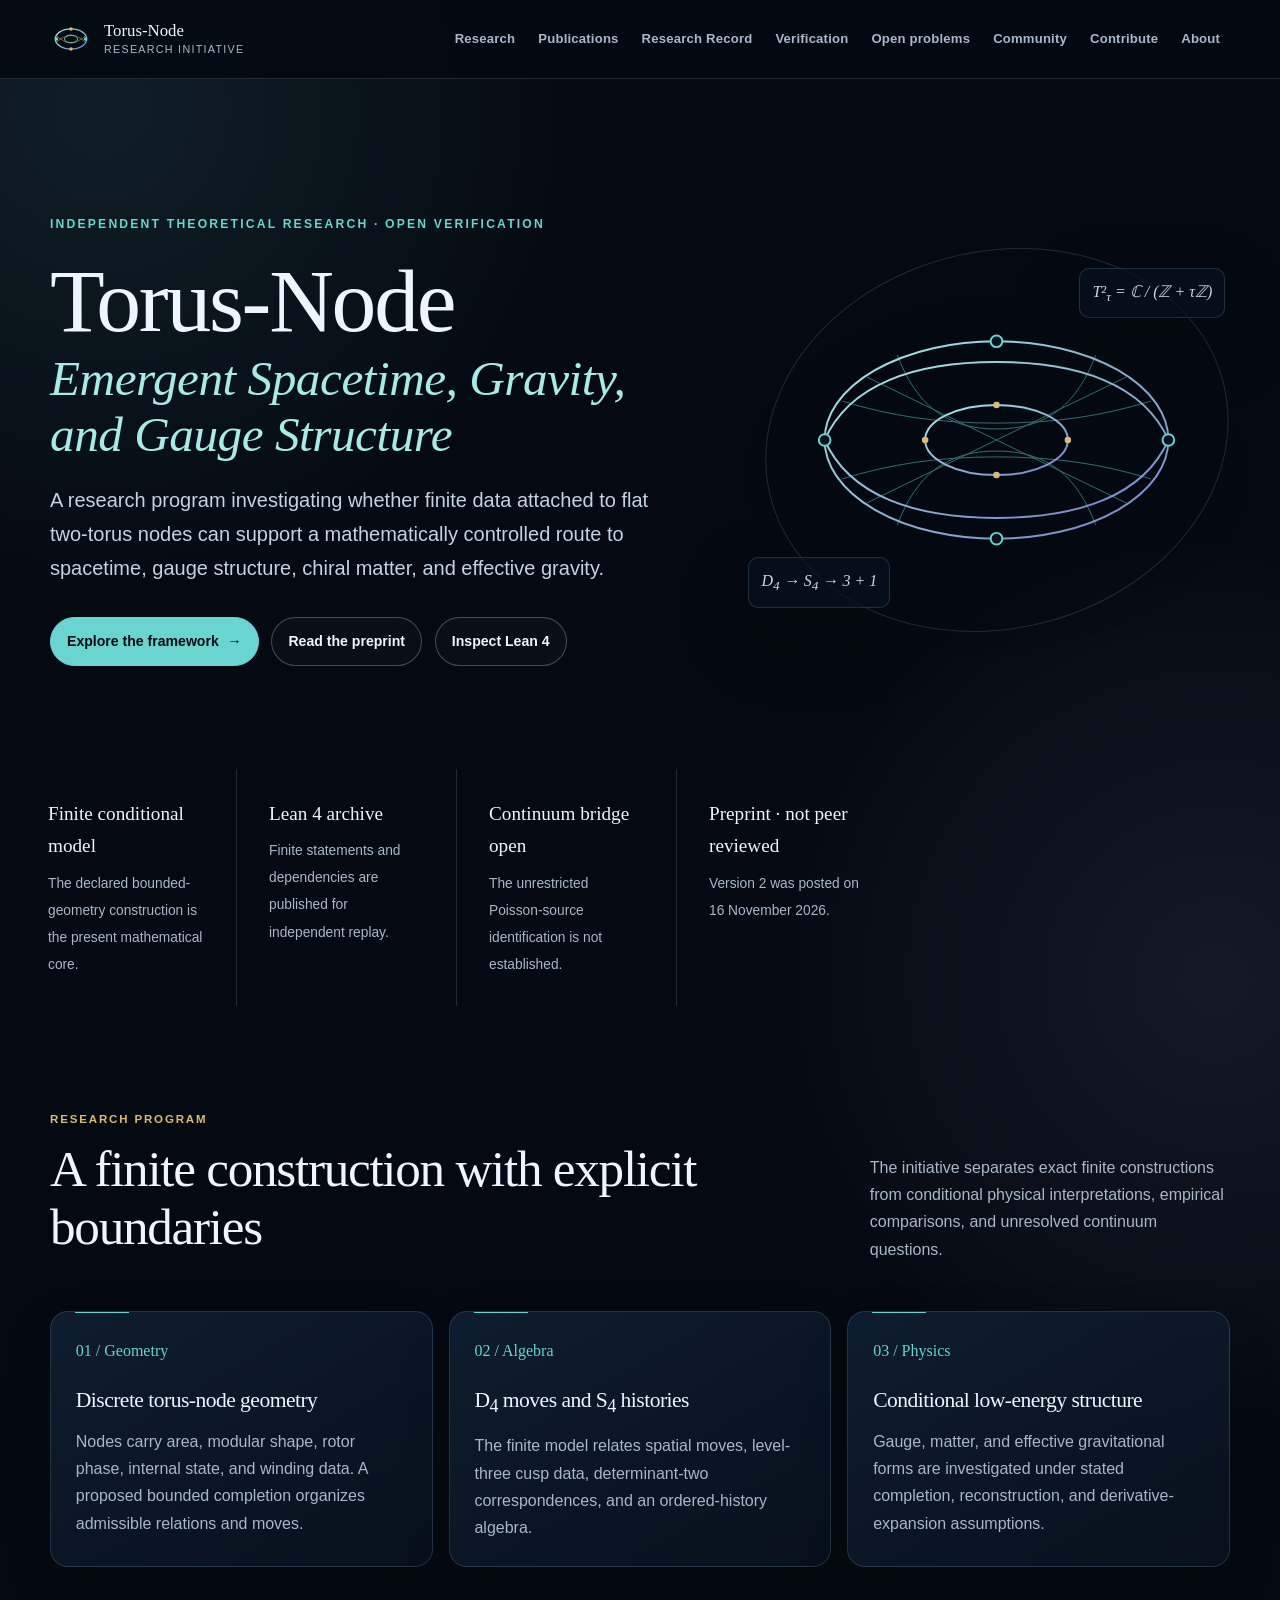
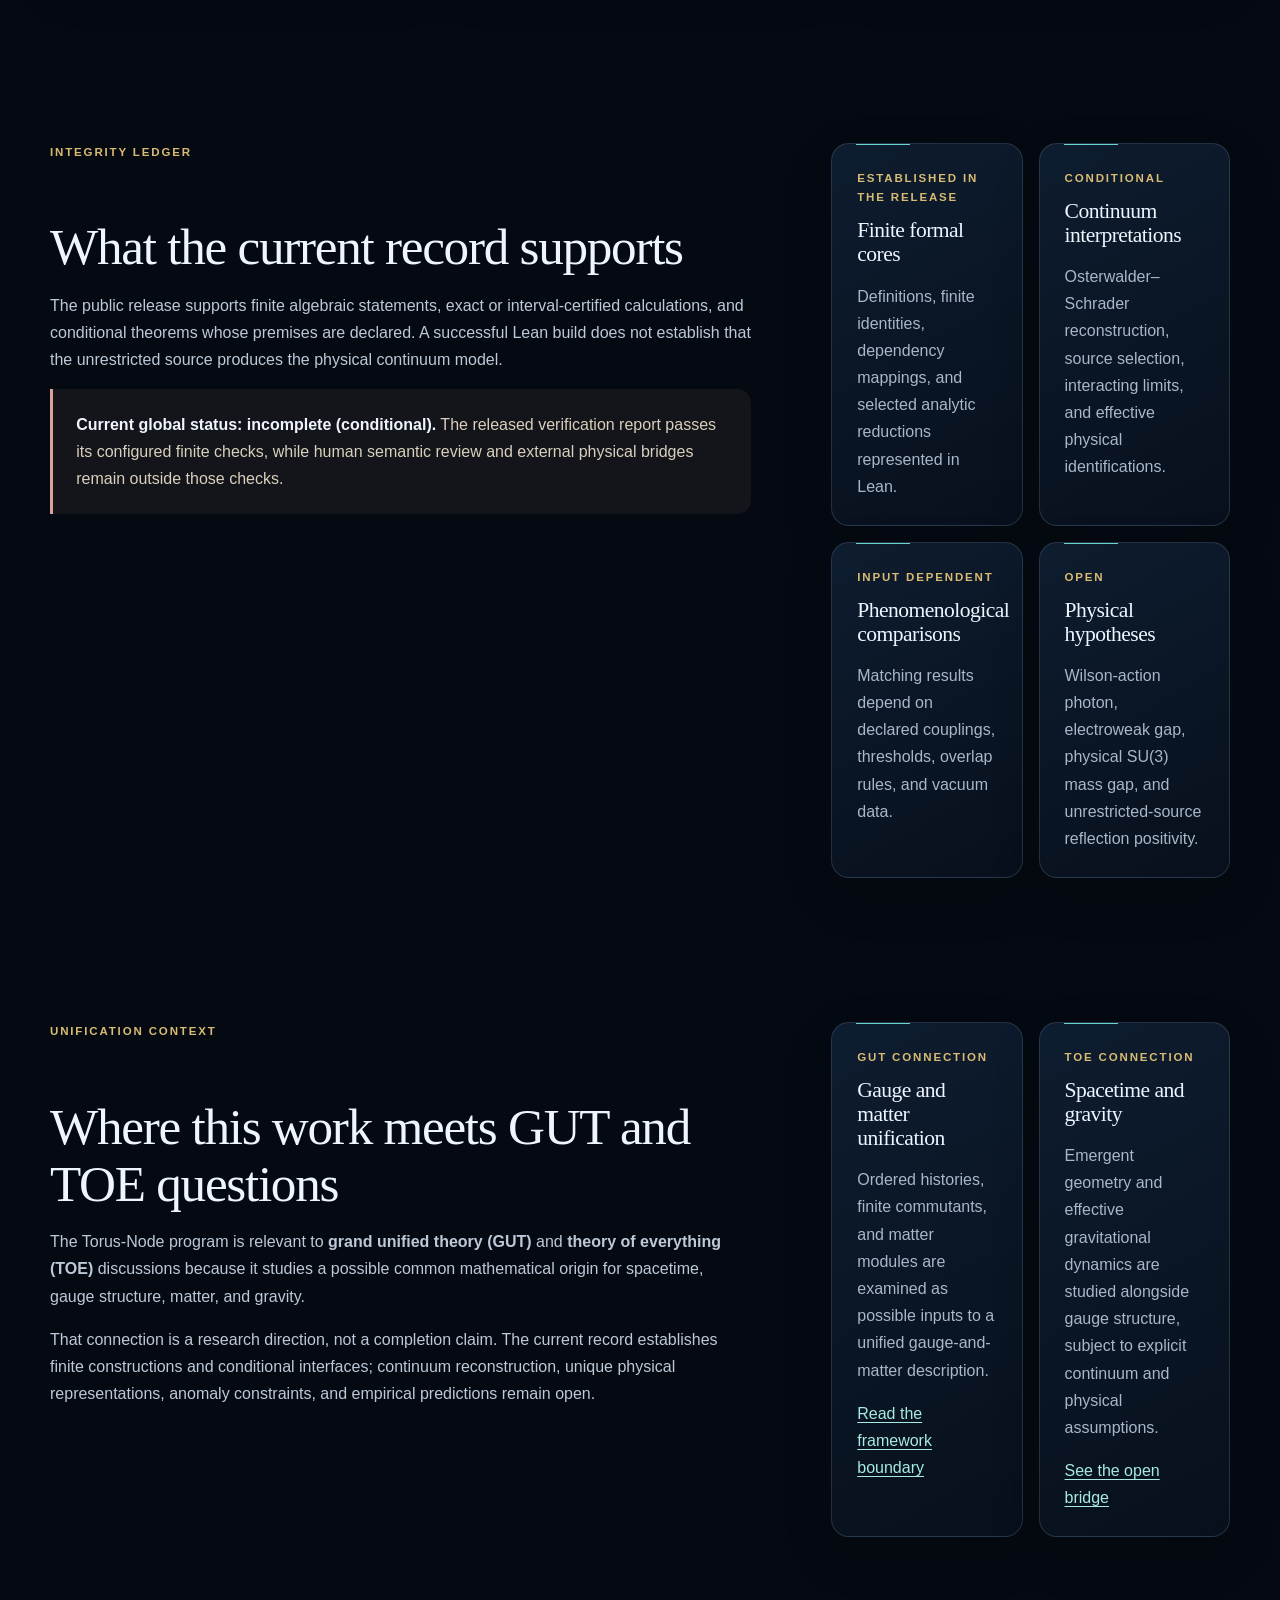
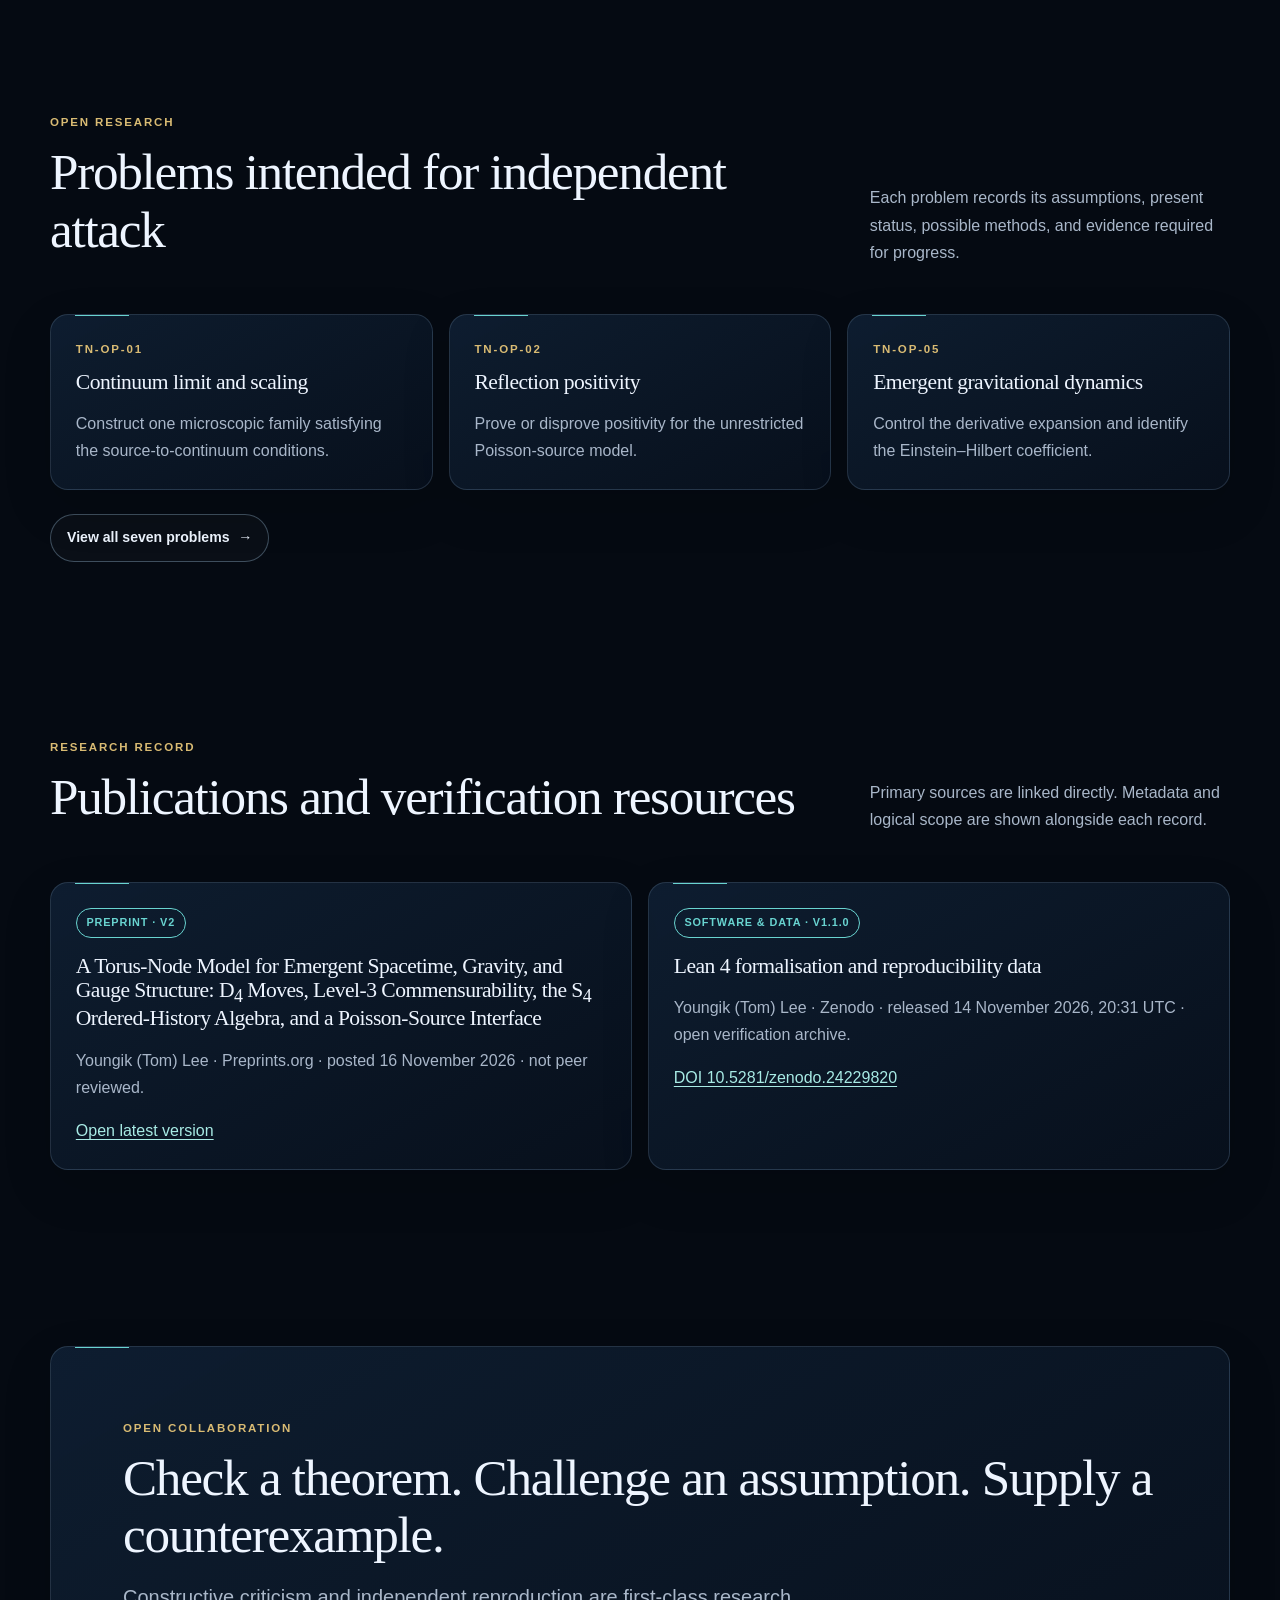
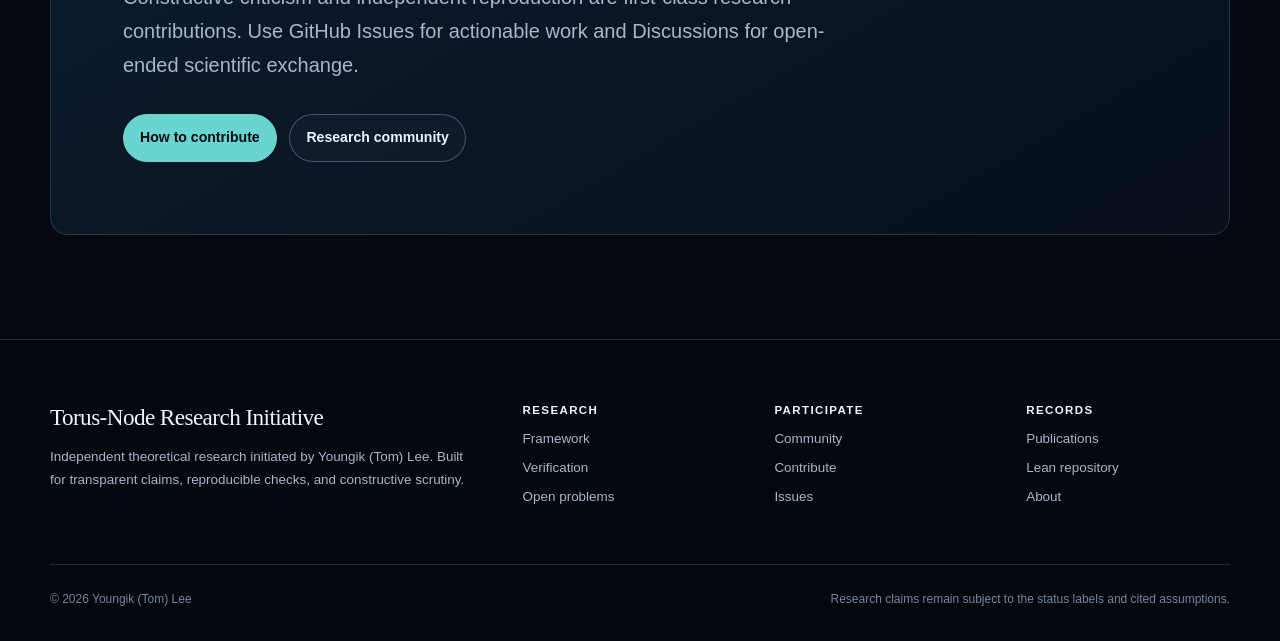
==== index.html @ 74f1e606 "Connect SEO content to GUT and TOE research" ====
<!doctype html>
<html lang="en">
<head>
  <meta charset="utf-8">
  <meta name="viewport" content="width=device-width, initial-scale=1">
  <title>Torus-Node Research | Emergent Spacetime &amp; Quantum Gravity</title>
  <meta name="description" content="Independent Torus-Node research on emergent spacetime, quantum gravity, gauge structure and grand unification, with a preprint and Lean 4 verification.">
  <!-- SEO:START -->
  <meta name="robots" content="index, follow, max-image-preview:large">
  <meta property="og:site_name" content="Torus-Node Research Initiative">
  <meta property="og:title" content="Torus-Node Research | Emergent Spacetime &amp; Quantum Gravity">
  <meta property="og:description" content="Independent Torus-Node research on emergent spacetime, quantum gravity, gauge structure and grand unification, with a preprint and Lean 4 verification.">
  <meta property="og:type" content="website">
  <meta property="og:url" content="https://s6ygleee.github.io/torus-node/">
  <meta property="og:image" content="https://s6ygleee.github.io/torus-node/assets/images/torus-node-social.png">
  <meta property="og:image:width" content="1200">
  <meta property="og:image:height" content="630">
  <meta property="og:image:alt" content="Torus-Node Research Initiative: Emergent Spacetime, Gravity, and Gauge Structure">
  <meta name="twitter:card" content="summary_large_image">
  <meta name="twitter:title" content="Torus-Node Research | Emergent Spacetime &amp; Quantum Gravity">
  <meta name="twitter:description" content="Independent Torus-Node research on emergent spacetime, quantum gravity, gauge structure and grand unification, with a preprint and Lean 4 verification.">
  <meta name="twitter:image" content="https://s6ygleee.github.io/torus-node/assets/images/torus-node-social.png">
  <script type="application/ld+json">{"@context":"https://schema.org","@graph":[{"@type":"WebSite","@id":"https://s6ygleee.github.io/torus-node/#website","url":"https://s6ygleee.github.io/torus-node/","name":"Torus-Node Research Initiative","description":"Emergent Spacetime, Gravity, and Gauge Structure","inLanguage":"en","publisher":{"@id":"https://s6ygleee.github.io/torus-node/#youngik-tom-lee"}},{"@type":"WebPage","@id":"https://s6ygleee.github.io/torus-node/#webpage","url":"https://s6ygleee.github.io/torus-node/","name":"Torus-Node Research | Emergent Spacetime & Quantum Gravity","description":"Independent Torus-Node research on emergent spacetime, quantum gravity, gauge structure and grand unification, with a preprint and Lean 4 verification.","keywords":["Torus-Node","emergent spacetime","quantum gravity","gauge structure","grand unified theory","theory of everything research","Lean 4 formal verification"],"isPartOf":{"@id":"https://s6ygleee.github.io/torus-node/#website"},"about":{"@id":"https://s6ygleee.github.io/torus-node/#initiative"},"dateModified":"2026-11-22","inLanguage":"en"},{"@type":"ResearchProject","@id":"https://s6ygleee.github.io/torus-node/#initiative","name":"Torus-Node Research Initiative","description":"Independent theoretical research on emergent spacetime, quantum gravity, gauge structure, grand unification, and formal verification. The project does not claim a completed grand unified theory or theory of everything.","keywords":["Torus-Node","emergent spacetime","quantum gravity","gauge structure","grand unified theory","theory of everything research","Lean 4 formal verification"],"url":"https://s6ygleee.github.io/torus-node/","sameAs":["https://www.preprints.org/manuscript/202611.0941","https://github.com/s6ygleee/torus-node-lean4","https://doi.org/10.5281/zenodo.24229820"],"founder":{"@id":"https://s6ygleee.github.io/torus-node/#youngik-tom-lee"}},{"@type":"Person","@id":"https://s6ygleee.github.io/torus-node/#youngik-tom-lee","name":"Youngik (Tom) Lee","url":"https://github.com/s6ygleee","sameAs":["https://github.com/s6ygleee"]}]}</script>
  <!-- SEO:END -->
  <meta name="theme-color" content="#050a12">
  <meta name="google-site-verification" content="OmVE_s9zQdX3KdU8ONMf1OtzTQfxIhyMsjP9IjTv-5w" />
  <link rel="canonical" href="https://s6ygleee.github.io/torus-node/">
  <link rel="icon" href="assets/images/torus-node-mark.svg" type="image/svg+xml">
  <link rel="stylesheet" href="assets/css/styles.css">
  <script src="assets/js/main.js" defer></script>
</head>
<body>
  <a class="skip-link" href="#main">Skip to content</a>
  <header class="site-header">
    <div class="shell nav-wrap">
      <a class="brand" href="index.html"><img src="assets/images/torus-node-mark.svg" alt=""><span>Torus-Node<small>Research Initiative</small></span></a>
      <button class="nav-toggle" type="button" aria-expanded="false" aria-controls="site-nav" aria-label="Open navigation"><span></span></button>
      <nav class="site-nav" id="site-nav" aria-label="Primary navigation">
        <a href="research.html">Research</a><a href="publications.html">Publications</a><a href="research-record.html">Research Record</a><a href="verification.html">Verification</a><a href="open-problems.html">Open problems</a><a href="community.html">Community</a><a href="contribute.html">Contribute</a><a href="about.html">About</a>
      </nav>
    </div>
  </header>

  <main id="main">
    <section class="hero">
      <div class="shell hero-grid">
        <div class="hero-copy">
          <p class="eyebrow">Independent theoretical research · Open verification</p>
          <h1>Torus-Node <span class="accent">Emergent Spacetime, Gravity, and Gauge Structure</span></h1>
          <p class="lede">A research program investigating whether finite data attached to flat two-torus nodes can support a mathematically controlled route to spacetime, gauge structure, chiral matter, and effective gravity.</p>
          <div class="actions">
            <a class="button primary" href="research.html">Explore the framework <span aria-hidden="true">→</span></a>
            <a class="button" href="https://www.preprints.org/manuscript/202611.0941">Read the preprint</a>
            <a class="button" href="https://github.com/s6ygleee/torus-node-lean4">Inspect Lean 4</a>
          </div>
        </div>
        <div class="torus-stage" aria-hidden="true">
          <img src="assets/images/torus-field.svg" alt="">
          <span class="formula one">T²<sub>τ</sub> = ℂ / (ℤ + τℤ)</span>
          <span class="formula two">D<sub>4</sub> → S<sub>4</sub> → 3 + 1</span>
        </div>
      </div>
    </section>

    <section class="status-grid" aria-label="Research status">
      <div class="shell status-grid">
        <div class="status-cell"><strong>Finite conditional model</strong><span>The declared bounded-geometry construction is the present mathematical core.</span></div>
        <div class="status-cell"><strong>Lean 4 archive</strong><span>Finite statements and dependencies are published for independent replay.</span></div>
        <div class="status-cell"><strong>Continuum bridge open</strong><span>The unrestricted Poisson-source identification is not established.</span></div>
        <div class="status-cell"><strong>Preprint · not peer reviewed</strong><span>Version 2 was posted on <time datetime="2026-11-16">16 November 2026</time>.</span></div>
      </div>
    </section>

    <section class="section">
      <div class="shell">
        <div class="section-head reveal">
          <div><span class="kicker">Research program</span><h2>A finite construction with explicit boundaries</h2></div>
          <p>The initiative separates exact finite constructions from conditional physical interpretations, empirical comparisons, and unresolved continuum questions.</p>
        </div>
        <div class="grid three">
          <article class="card reveal"><div class="ordinal">01 / Geometry</div><h3>Discrete torus-node geometry</h3><p>Nodes carry area, modular shape, rotor phase, internal state, and winding data. A proposed bounded completion organizes admissible relations and moves.</p></article>
          <article class="card reveal"><div class="ordinal">02 / Algebra</div><h3>D<sub>4</sub> moves and S<sub>4</sub> histories</h3><p>The finite model relates spatial moves, level-three cusp data, determinant-two correspondences, and an ordered-history algebra.</p></article>
          <article class="card reveal"><div class="ordinal">03 / Physics</div><h3>Conditional low-energy structure</h3><p>Gauge, matter, and effective gravitational forms are investigated under stated completion, reconstruction, and derivative-expansion assumptions.</p></article>
        </div>
      </div>
    </section>

    <section class="section compact">
      <div class="shell split">
        <div class="prose reveal">
          <span class="kicker">Integrity ledger</span>
          <h2>What the current record supports</h2>
          <p>The public release supports finite algebraic statements, exact or interval-certified calculations, and conditional theorems whose premises are declared. A successful Lean build does not establish that the unrestricted source produces the physical continuum model.</p>
          <div class="callout warning"><strong>Current global status: incomplete (conditional).</strong> The released verification report passes its configured finite checks, while human semantic review and external physical bridges remain outside those checks.</div>
        </div>
        <div class="grid two reveal">
          <article class="card"><span class="kicker">Established in the release</span><h3>Finite formal cores</h3><p>Definitions, finite identities, dependency mappings, and selected analytic reductions represented in Lean.</p></article>
          <article class="card"><span class="kicker">Conditional</span><h3>Continuum interpretations</h3><p>Osterwalder–Schrader reconstruction, source selection, interacting limits, and effective physical identifications.</p></article>
          <article class="card"><span class="kicker">Input dependent</span><h3>Phenomenological comparisons</h3><p>Matching results depend on declared couplings, thresholds, overlap rules, and vacuum data.</p></article>
          <article class="card"><span class="kicker">Open</span><h3>Physical hypotheses</h3><p>Wilson-action photon, electroweak gap, physical SU(3) mass gap, and unrestricted-source reflection positivity.</p></article>
        </div>
      </div>
    </section>

    <section class="section compact" id="unification-context">
      <div class="shell split">
        <div class="prose reveal">
          <span class="kicker">Unification context</span>
          <h2>Where this work meets GUT and TOE questions</h2>
          <p>The Torus-Node program is relevant to <strong>grand unified theory (GUT)</strong> and <strong>theory of everything (TOE)</strong> discussions because it studies a possible common mathematical origin for spacetime, gauge structure, matter, and gravity.</p>
          <p>That connection is a research direction, not a completion claim. The current record establishes finite constructions and conditional interfaces; continuum reconstruction, unique physical representations, anomaly constraints, and empirical predictions remain open.</p>
        </div>
        <div class="grid two reveal">
          <article class="card"><span class="kicker">GUT connection</span><h3>Gauge and matter unification</h3><p>Ordered histories, finite commutants, and matter modules are examined as possible inputs to a unified gauge-and-matter description.</p><a href="research.html#unification-context">Read the framework boundary</a></article>
          <article class="card"><span class="kicker">TOE connection</span><h3>Spacetime and gravity</h3><p>Emergent geometry and effective gravitational dynamics are studied alongside gauge structure, subject to explicit continuum and physical assumptions.</p><a href="open-problems.html#continuum-limit">See the open bridge</a></article>
        </div>
      </div>
    </section>

    <section class="section">
      <div class="shell">
        <div class="section-head reveal"><div><span class="kicker">Open research</span><h2>Problems intended for independent attack</h2></div><p>Each problem records its assumptions, present status, possible methods, and evidence required for progress.</p></div>
        <div class="grid three">
          <a class="card card-link reveal" href="open-problems.html#continuum-limit"><span class="kicker">TN-OP-01</span><h3>Continuum limit and scaling</h3><p>Construct one microscopic family satisfying the source-to-continuum conditions.</p></a>
          <a class="card card-link reveal" href="open-problems.html#reflection-positivity"><span class="kicker">TN-OP-02</span><h3>Reflection positivity</h3><p>Prove or disprove positivity for the unrestricted Poisson-source model.</p></a>
          <a class="card card-link reveal" href="open-problems.html#gravity-dynamics"><span class="kicker">TN-OP-05</span><h3>Emergent gravitational dynamics</h3><p>Control the derivative expansion and identify the Einstein–Hilbert coefficient.</p></a>
        </div>
        <div class="actions" style="margin-top:1.5rem"><a class="button" href="open-problems.html">View all seven problems <span aria-hidden="true">→</span></a></div>
      </div>
    </section>

    <section class="section compact">
      <div class="shell">
        <div class="section-head reveal"><div><span class="kicker">Research record</span><h2>Publications and verification resources</h2></div><p>Primary sources are linked directly. Metadata and logical scope are shown alongside each record.</p></div>
        <div class="grid two"><!-- AUTO:INDEX_PREPRINT:START -->
          <article class="card reveal"><span class="tag preprint">Preprint · v2</span><h3 style="margin-top:1rem">A Torus-Node Model for Emergent Spacetime, Gravity, and Gauge Structure: D<sub>4</sub> Moves, Level-3 Commensurability, the S<sub>4</sub> Ordered-History Algebra, and a Poisson-Source Interface</h3><p>Youngik (Tom) Lee · Preprints.org · posted <time datetime="2026-11-16">16 November 2026</time> · not peer reviewed.</p><p><a href="https://www.preprints.org/manuscript/202611.0941">Open latest version</a></p></article>
<!-- AUTO:INDEX_PREPRINT:END --><!-- AUTO:INDEX_SOFTWARE:START -->
          <article class="card reveal"><span class="tag preprint">Software &amp; data · v1.1.0</span><h3 style="margin-top:1rem">Lean 4 formalisation and reproducibility data</h3><p>Youngik (Tom) Lee · Zenodo · released <time datetime="2026-11-14T20:31:04.017494Z">14 November 2026, 20:31 UTC</time> · open verification archive.</p><p><a href="https://doi.org/10.5281/zenodo.24229820">DOI 10.5281/zenodo.24229820</a></p></article>
<!-- AUTO:INDEX_SOFTWARE:END -->
        </div>
      </div>
    </section>

    <section class="section">
      <div class="shell card reveal" style="padding:clamp(2rem,6vw,4.5rem)">
        <span class="kicker">Open collaboration</span><h2>Check a theorem. Challenge an assumption. Supply a counterexample.</h2>
        <p class="lede">Constructive criticism and independent reproduction are first-class research contributions. Use GitHub Issues for actionable work and Discussions for open-ended scientific exchange.</p>
        <div class="actions"><a class="button primary" href="contribute.html">How to contribute</a><a class="button" href="community.html">Research community</a></div>
      </div>
    </section>
  </main>

  <footer class="site-footer">
    <div class="shell">
      <div class="footer-grid">
        <div><h2>Torus-Node Research Initiative</h2><p>Independent theoretical research initiated by Youngik (Tom) Lee. Built for transparent claims, reproducible checks, and constructive scrutiny.</p></div>
        <div><h3>Research</h3><a href="research.html">Framework</a><a href="verification.html">Verification</a><a href="open-problems.html">Open problems</a></div>
        <div><h3>Participate</h3><a href="community.html">Community</a><a href="contribute.html">Contribute</a><a href="https://github.com/s6ygleee/torus-node/issues">Issues</a></div>
        <div><h3>Records</h3><a href="publications.html">Publications</a><a href="https://github.com/s6ygleee/torus-node-lean4">Lean repository</a><a href="about.html">About</a></div>
      </div>
      <div class="footer-note"><span>© <span data-year></span> Youngik (Tom) Lee</span><span>Research claims remain subject to the status labels and cited assumptions.</span></div>
    </div>
  </footer>
</body>
</html>
---- assets/css/styles.css ----
:root {
  --ink: #eef5ff;
  --muted: #a9b7c9;
  --navy-950: #050a12;
  --navy-900: #08111f;
  --navy-850: #0b1728;
  --navy-800: #102238;
  --line: rgba(159, 195, 222, 0.18);
  --line-strong: rgba(159, 195, 222, 0.35);
  --cyan: #69d4d0;
  --cyan-soft: #a8ebe5;
  --gold: #d9bb73;
  --rose: #df9f9f;
  --violet: #b9afe7;
  --green: #8dd7af;
  --max: 1180px;
  --radius: 18px;
  --shadow: 0 28px 70px rgba(0, 0, 0, 0.28);
}

* { box-sizing: border-box; }

html {
  scroll-behavior: smooth;
  color-scheme: dark;
}

body {
  margin: 0;
  min-width: 320px;
  color: var(--ink);
  background:
    radial-gradient(circle at 8% 2%, rgba(105, 212, 208, 0.10), transparent 30rem),
    radial-gradient(circle at 95% 18%, rgba(185, 175, 231, 0.09), transparent 28rem),
    var(--navy-950);
  font-family: Inter, ui-sans-serif, -apple-system, BlinkMacSystemFont, "Segoe UI", sans-serif;
  font-size: 16px;
  line-height: 1.7;
  text-rendering: optimizeLegibility;
}

body::before {
  position: fixed;
  inset: 0;
  z-index: -1;
  content: "";
  pointer-events: none;
  opacity: 0.18;
  background-image:
    linear-gradient(rgba(116, 160, 191, 0.08) 1px, transparent 1px),
    linear-gradient(90deg, rgba(116, 160, 191, 0.08) 1px, transparent 1px);
  background-size: 72px 72px;
  mask-image: linear-gradient(to bottom, black, transparent 72%);
}

a { color: var(--cyan-soft); text-underline-offset: 0.2em; }
a:hover { color: #d6fffb; }
img, svg { max-width: 100%; }
button, input, select { font: inherit; }

:focus-visible {
  outline: 3px solid var(--cyan);
  outline-offset: 4px;
  border-radius: 3px;
}

.skip-link {
  position: fixed;
  top: 0.75rem;
  left: 0.75rem;
  z-index: 100;
  padding: 0.65rem 0.9rem;
  color: var(--navy-950);
  background: var(--cyan-soft);
  transform: translateY(-160%);
}

.skip-link:focus { transform: translateY(0); }

.shell {
  width: min(calc(100% - 2rem), var(--max));
  margin-inline: auto;
}

.site-header {
  position: sticky;
  top: 0;
  z-index: 20;
  border-bottom: 1px solid var(--line);
  background: rgba(5, 10, 18, 0.88);
  backdrop-filter: blur(18px);
}

.nav-wrap {
  display: flex;
  min-height: 78px;
  align-items: center;
  justify-content: space-between;
  gap: 1.5rem;
}

.brand {
  display: inline-flex;
  align-items: center;
  gap: 0.75rem;
  color: var(--ink);
  font-family: Georgia, "Times New Roman", serif;
  font-size: 1.05rem;
  line-height: 1.1;
  text-decoration: none;
}

.brand img { width: 42px; height: 42px; }
.brand small { display: block; margin-top: 0.25rem; color: var(--muted); font-family: Inter, sans-serif; font-size: 0.67rem; letter-spacing: 0.12em; text-transform: uppercase; }

.nav-toggle {
  display: none;
  width: 44px;
  height: 44px;
  padding: 0;
  border: 1px solid var(--line-strong);
  border-radius: 10px;
  color: var(--ink);
  background: transparent;
}

.nav-toggle span,
.nav-toggle::before,
.nav-toggle::after {
  display: block;
  width: 20px;
  height: 1px;
  margin: 5px auto;
  content: "";
  background: currentColor;
}

.site-nav { display: flex; align-items: center; gap: 0.2rem; }
.site-nav a {
  padding: 0.48rem 0.62rem;
  border-radius: 8px;
  color: var(--muted);
  font-size: 0.82rem;
  font-weight: 650;
  letter-spacing: 0.015em;
  text-decoration: none;
}
.site-nav a:hover,
.site-nav a[aria-current="page"] { color: var(--ink); background: rgba(105, 212, 208, 0.09); }

main { overflow: hidden; }

.hero {
  position: relative;
  display: grid;
  min-height: 690px;
  align-items: center;
  padding: 7.5rem 0 5.5rem;
}

.hero-grid { display: grid; grid-template-columns: minmax(0, 1.15fr) minmax(340px, 0.85fr); gap: 5rem; align-items: center; }
.hero-copy { position: relative; z-index: 2; }
.eyebrow { margin: 0 0 1rem; color: var(--cyan); font-size: 0.76rem; font-weight: 750; letter-spacing: 0.18em; text-transform: uppercase; }
h1, h2, h3 { margin-top: 0; font-family: Georgia, "Times New Roman", serif; font-weight: 500; line-height: 1.12; letter-spacing: -0.025em; }
h1 { max-width: 900px; margin-bottom: 1.35rem; font-size: clamp(3rem, 7vw, 6.3rem); }
.hero h1 .accent { display: block; color: var(--cyan-soft); font-size: 0.55em; font-style: italic; letter-spacing: -0.01em; }
h2 { margin-bottom: 1rem; font-size: clamp(2rem, 4vw, 3.6rem); }
h3 { margin-bottom: 0.7rem; font-size: 1.35rem; }
.lede { max-width: 730px; margin: 0 0 2rem; color: #c5d2e1; font-size: clamp(1.05rem, 1.8vw, 1.25rem); }
.actions { display: flex; flex-wrap: wrap; gap: 0.8rem; }
.button {
  display: inline-flex;
  min-height: 46px;
  align-items: center;
  justify-content: center;
  gap: 0.55rem;
  padding: 0.7rem 1rem;
  border: 1px solid var(--line-strong);
  border-radius: 999px;
  color: var(--ink);
  background: rgba(255, 255, 255, 0.025);
  font-size: 0.88rem;
  font-weight: 720;
  text-decoration: none;
}
.button:hover { border-color: var(--cyan); color: var(--navy-950); background: var(--cyan-soft); }
.button.primary { border-color: var(--cyan); color: var(--navy-950); background: var(--cyan); }
.button.primary:hover { background: #b8f6f0; }

.torus-stage { position: relative; min-height: 430px; }
.torus-stage::before {
  position: absolute;
  inset: 6% 0;
  content: "";
  border: 1px solid var(--line);
  border-radius: 50%;
  transform: rotate(-14deg);
}
.torus-stage img { position: absolute; inset: 0; width: 100%; height: 100%; filter: drop-shadow(0 35px 45px rgba(0, 0, 0, 0.45)); animation: float 9s ease-in-out infinite; }
.formula { position: absolute; padding: 0.55rem 0.75rem; border: 1px solid var(--line); border-radius: 10px; color: #c9d7e8; background: rgba(8, 17, 31, 0.72); font-family: Georgia, serif; font-style: italic; box-shadow: var(--shadow); }
.formula.one { top: 10%; right: 1%; }
.formula.two { bottom: 11%; left: -3%; }

@keyframes float { 50% { transform: translateY(-12px) rotate(1deg); } }

.status-strip { border-block: 1px solid var(--line); background: rgba(9, 22, 38, 0.62); }
.status-grid { display: grid; grid-template-columns: repeat(4, minmax(220px, 1fr)); max-width: 1440px; margin-inline: auto; }
.status-cell { min-height: 148px; padding: 1.8rem 2rem; border-left: 1px solid var(--line); }
.status-cell:first-child { border-left: 0; }
.status-cell strong { display: block; margin-bottom: 0.35rem; font-family: Georgia, serif; font-size: 1.2rem; font-weight: 500; }
.status-cell span, .status-cell p { margin: 0; color: var(--muted); font-size: 0.86rem; line-height: 1.5; }

.record-banner {
  position: relative;
  overflow: hidden;
  border-bottom: 1px solid var(--line);
  background:
    radial-gradient(circle at 50% 18%, rgba(83, 216, 224, 0.11), transparent 31rem),
    linear-gradient(180deg, rgba(8, 20, 35, 0.78), rgba(5, 10, 18, 0.96));
}
.record-banner::before {
  position: absolute;
  inset: 0;
  pointer-events: none;
  content: "";
  background-image: linear-gradient(rgba(117, 163, 203, 0.035) 1px, transparent 1px), linear-gradient(90deg, rgba(117, 163, 203, 0.035) 1px, transparent 1px);
  background-size: 36px 36px;
  mask-image: linear-gradient(to bottom, transparent, black 18%, black 82%, transparent);
}
.record-tree { position: relative; z-index: 1; }
.record-node {
  position: relative;
  padding: 1.55rem;
  border: 1px solid var(--line);
  border-radius: 18px;
  background: rgba(10, 23, 40, 0.94);
  box-shadow: 0 22px 55px rgba(0, 0, 0, 0.22);
}
.record-node h3 { margin: 0.55rem 0 0.75rem; font-size: 1.2rem; }
.record-node p { margin: 0.4rem 0; color: var(--muted); font-size: 0.91rem; }
.record-node a { display: inline-block; margin-top: 0.8rem; font-weight: 700; }
.record-type {
  display: inline-flex;
  color: var(--cyan);
  font-size: 0.7rem;
  font-weight: 800;
  letter-spacing: 0.13em;
  text-transform: uppercase;
}
.record-primary {
  width: min(100%, 780px);
  margin-inline: auto;
  padding: clamp(2rem, 4vw, 3.25rem);
  border-color: rgba(83, 216, 224, 0.58);
  background: linear-gradient(135deg, rgba(14, 42, 66, 0.98), rgba(8, 23, 40, 0.98));
  box-shadow: 0 28px 80px rgba(0, 0, 0, 0.36), 0 0 60px rgba(83, 216, 224, 0.08);
  text-align: center;
}
.record-primary::after {
  position: absolute;
  top: 100%;
  left: 50%;
  width: 1px;
  height: 42px;
  content: "";
  background: linear-gradient(var(--cyan), rgba(83, 216, 224, 0.22));
}
.record-primary h3 { max-width: 680px; margin: 0.75rem auto 1rem; font-size: clamp(1.65rem, 3vw, 2.45rem); line-height: 1.12; }
.record-primary p { max-width: 650px; margin-inline: auto; }
.record-primary .record-byline { color: var(--text); font-weight: 650; }
.record-branches {
  position: relative;
  display: grid;
  grid-template-columns: repeat(3, minmax(0, 1fr));
  gap: 1rem;
  margin-top: 70px;
}
.record-branches::before {
  position: absolute;
  top: -28px;
  right: 16.7%;
  left: 16.7%;
  height: 1px;
  content: "";
  background: rgba(83, 216, 224, 0.42);
}
.record-branches .record-node::before {
  position: absolute;
  bottom: 100%;
  left: 50%;
  width: 1px;
  height: 29px;
  content: "";
  background: rgba(83, 216, 224, 0.42);
}
.record-update {
  display: grid;
  grid-template-columns: auto 1fr auto;
  gap: 1rem;
  align-items: center;
  margin-top: 1.25rem;
  padding: 1.2rem 1.35rem;
  border: 1px solid rgba(202, 166, 91, 0.34);
  border-radius: 14px;
  background: rgba(202, 166, 91, 0.075);
}
.record-update strong { font-family: Georgia, serif; font-size: 1.08rem; font-weight: 500; }
.record-update p { margin: 0.2rem 0 0; color: var(--muted); font-size: 0.84rem; }
.record-pulse {
  width: 10px;
  height: 10px;
  border-radius: 50%;
  background: var(--gold);
  box-shadow: 0 0 0 7px rgba(202, 166, 91, 0.12);
}
@media (max-width: 820px) {
  .record-branches { grid-template-columns: 1fr; gap: 1.7rem; margin-top: 56px; }
  .record-branches::before { display: none; }
  .record-branches .record-node::before { left: 1.5rem; height: 28px; }
  .record-update { grid-template-columns: auto 1fr; }
  .record-update .button { grid-column: 1 / -1; justify-self: start; }
}
.record-network {
  position: relative;
  overflow: hidden;
  border-bottom: 1px solid var(--line);
  background:
    radial-gradient(circle at 23% 18%, rgba(83, 216, 224, 0.09), transparent 30rem),
    radial-gradient(circle at 78% 42%, rgba(92, 148, 255, 0.08), transparent 26rem),
    linear-gradient(180deg, rgba(8, 20, 35, 0.82), rgba(5, 10, 18, 0.98));
}
.series-grid { display: grid; grid-template-columns: repeat(2, minmax(0, 1fr)); gap: 1.25rem; align-items: start; }
.record-series {
  overflow: hidden;
  border: 1px solid var(--line);
  border-radius: 22px;
  background: rgba(8, 21, 37, 0.9);
  box-shadow: var(--shadow);
}
.record-series.primary-series { border-color: rgba(83, 216, 224, 0.48); box-shadow: var(--shadow), 0 0 54px rgba(83, 216, 224, 0.06); }
.series-header { position: relative; padding: 1.8rem 1.8rem 1.45rem; border-bottom: 1px solid var(--line); background: rgba(20, 45, 70, 0.45); }
.series-header h2 { margin: 0.5rem 0 0.75rem; font-size: clamp(1.35rem, 2.2vw, 1.8rem); }
.series-header p { margin: 0; color: var(--muted); font-size: 0.9rem; }
.series-count { display: inline-block; margin-top: 1rem; color: var(--gold); font-size: 0.72rem; font-weight: 750; letter-spacing: 0.08em; text-transform: uppercase; }
.version-timeline { display: grid; gap: 0; margin: 0; padding: 0; list-style: none; counter-reset: version-node; }
.version-node { position: relative; margin-left: 2rem; padding: 1.65rem 1.65rem 1.65rem 2.5rem; border-bottom: 1px solid var(--line); background: rgba(6, 16, 29, 0.5); }
.version-node:last-child { border-bottom: 0; }
.version-node::before {
  position: absolute;
  top: 2rem;
  left: -0.48rem;
  z-index: 2;
  width: 0.85rem;
  height: 0.85rem;
  border: 2px solid var(--navy-900);
  border-radius: 50%;
  content: "";
  background: var(--muted);
  box-shadow: 0 0 0 1px var(--line);
}
.version-node::after { position: absolute; top: 0; bottom: 0; left: -0.1rem; width: 1px; content: ""; background: var(--line); }
.version-node:first-child::after { top: 2rem; }
.version-node:last-child::after { bottom: calc(100% - 2rem); }
.version-node.is-current::before { background: var(--cyan); box-shadow: 0 0 0 1px rgba(83, 216, 224, 0.55), 0 0 22px rgba(83, 216, 224, 0.42); }
.version-node.is-primary { padding-block: 2.15rem; background: linear-gradient(135deg, rgba(20, 54, 80, 0.82), rgba(7, 25, 42, 0.72)); }
.version-node.is-primary .version-number { font-size: clamp(1.8rem, 4vw, 2.7rem); }
.version-heading { display: flex; align-items: center; gap: 0.8rem; }
.version-number { color: var(--text); font-family: Georgia, serif; font-size: 1.55rem; line-height: 1; }
.current-marker { padding: 0.28rem 0.48rem; border: 1px solid rgba(83, 216, 224, 0.34); border-radius: 999px; color: var(--cyan); background: rgba(83, 216, 224, 0.08); font-size: 0.63rem; font-weight: 800; letter-spacing: 0.09em; text-transform: uppercase; }
.version-badges { display: flex; flex-wrap: wrap; gap: 0.4rem; margin: 0.8rem 0 1.1rem; }
.relation-badge { padding: 0.3rem 0.5rem; border: 1px solid var(--line); border-radius: 999px; color: var(--muted); background: rgba(255, 255, 255, 0.025); font-size: 0.68rem; }
.relation-badge.review-status { color: var(--gold); border-color: rgba(202, 166, 91, 0.3); }
.version-meta { display: grid; grid-template-columns: 90px 1fr; gap: 0.45rem 0.8rem; margin: 0; font-size: 0.82rem; }
.version-meta dt { color: var(--muted); }
.version-meta dd { margin: 0; color: var(--text); overflow-wrap: anywhere; }
.version-note { margin: 1rem 0 0; padding-left: 0.8rem; border-left: 2px solid var(--gold); color: var(--muted); font-size: 0.78rem; }
.version-actions { display: flex; flex-wrap: wrap; gap: 0.55rem; margin-top: 1.1rem; }
.version-link { display: inline-flex; align-items: center; min-height: 36px; padding: 0.45rem 0.72rem; border: 1px solid rgba(83, 216, 224, 0.3); border-radius: 8px; font-size: 0.76rem; font-weight: 750; }
.version-link.secondary { color: var(--muted); border-color: var(--line); }
.series-relation {
  display: grid;
  grid-template-columns: 1fr auto 1fr;
  gap: 0.75rem;
  align-items: center;
  margin-top: 1.25rem;
  padding: 1.1rem 1.25rem;
  border: 1px dashed rgba(83, 216, 224, 0.34);
  border-radius: 14px;
  color: var(--muted);
  background: rgba(83, 216, 224, 0.035);
  text-align: center;
}
.series-relation strong { color: var(--cyan); font-size: 0.72rem; letter-spacing: 0.08em; text-transform: uppercase; }
.series-relation p { grid-column: 1 / -1; margin: 0; font-size: 0.78rem; }
.external-records { border-bottom: 1px solid var(--line); }
.external-grid { display: grid; grid-template-columns: repeat(3, minmax(0, 1fr)); gap: 1rem; }
.external-work { padding: 1.4rem; border: 1px solid var(--line); border-radius: 16px; background: var(--panel); }
.external-work h3 { margin: 0.6rem 0; }
.external-work p { color: var(--muted); font-size: 0.85rem; }
.reference-empty {
  display: grid;
  grid-template-columns: auto 1fr auto;
  gap: 1.2rem;
  align-items: center;
  padding: clamp(1.5rem, 4vw, 2.4rem);
  border: 1px dashed rgba(117, 163, 203, 0.38);
  border-radius: 18px;
  background: rgba(11, 27, 46, 0.58);
}
.reference-empty h3 { margin: 0 0 0.35rem; }
.reference-empty p { margin: 0; color: var(--muted); }
.empty-symbol { display: grid; width: 48px; height: 48px; place-items: center; border: 1px solid rgba(83, 216, 224, 0.35); border-radius: 50%; color: var(--cyan); font-size: 1.8rem; }
.relation-legend { display: flex; flex-wrap: wrap; gap: 0.5rem; align-items: center; margin-top: 1rem; color: var(--muted); font-size: 0.75rem; }
.relation-legend strong { margin-right: 0.35rem; color: var(--text); }
.relation-legend span { padding: 0.3rem 0.5rem; border: 1px solid var(--line); border-radius: 999px; }
@media (max-width: 880px) {
  .series-grid { grid-template-columns: 1fr; }
  .reference-empty { grid-template-columns: auto 1fr; }
  .reference-empty .button { grid-column: 1 / -1; justify-self: start; }
  .external-grid { grid-template-columns: 1fr; }
}
@media (max-width: 560px) {
  .series-header { padding: 1.35rem; }
  .version-node { margin-left: 1.4rem; padding: 1.35rem 1rem 1.35rem 1.8rem; }
  .version-meta { grid-template-columns: 1fr; gap: 0.15rem; }
  .version-meta dd { margin-bottom: 0.45rem; }
  .series-relation { grid-template-columns: 1fr; }
  .series-relation p { grid-column: 1; }
}
.section { padding: 6.5rem 0; }
.section.compact { padding: 4.5rem 0; }
.section-head { display: grid; grid-template-columns: minmax(0, 0.75fr) minmax(260px, 0.35fr); gap: 3rem; align-items: end; margin-bottom: 2.5rem; }
.section-head p { margin: 0 0 0.5rem; color: var(--muted); }
.kicker { display: block; margin-bottom: 0.65rem; color: var(--gold); font-size: 0.72rem; font-weight: 750; letter-spacing: 0.16em; text-transform: uppercase; }

.grid { display: grid; gap: 1rem; }
.grid.three { grid-template-columns: repeat(3, minmax(0, 1fr)); }
.grid.two { grid-template-columns: repeat(2, minmax(0, 1fr)); }
.grid.four { grid-template-columns: repeat(4, minmax(0, 1fr)); }
.grid.five { grid-template-columns: repeat(5, minmax(0, 1fr)); }

.card {
  position: relative;
  padding: 1.55rem;
  overflow: hidden;
  border: 1px solid var(--line);
  border-radius: var(--radius);
  background: linear-gradient(150deg, rgba(16, 34, 56, 0.78), rgba(8, 17, 31, 0.8));
  box-shadow: 0 18px 50px rgba(0, 0, 0, 0.14);
}
.card::after { position: absolute; top: 0; left: 1.5rem; width: 54px; height: 1px; content: ""; background: var(--cyan); }
.card p:last-child { margin-bottom: 0; }
.card p, .card li { color: var(--muted); }
.card .ordinal { margin-bottom: 1.5rem; color: var(--cyan); font-family: Georgia, serif; font-size: 1rem; }
.card-link { color: var(--ink); text-decoration: none; }
.card-link:hover h3 { color: var(--cyan-soft); }

.split { display: grid; grid-template-columns: minmax(0, 0.88fr) minmax(330px, 0.5fr); gap: 5rem; align-items: start; }
.prose { max-width: 820px; }
.prose > p, .prose > ul, .prose > ol { color: #bdc9d8; }
.prose h2 { margin-top: 3.5rem; }
.prose h3 { margin-top: 2.1rem; }
.prose li + li { margin-top: 0.55rem; }

.callout { padding: 1.35rem 1.45rem; border-left: 3px solid var(--gold); border-radius: 0 14px 14px 0; background: rgba(217, 187, 115, 0.07); color: #d9d1bc; }
.callout strong { color: var(--ink); }
.callout.warning { border-left-color: var(--rose); background: rgba(223, 159, 159, 0.07); }

.status-key { display: flex; flex-wrap: wrap; gap: 0.5rem; margin: 1.5rem 0 2.5rem; }
.tag { display: inline-flex; align-items: center; gap: 0.35rem; padding: 0.3rem 0.6rem; border: 1px solid currentColor; border-radius: 999px; font-size: 0.68rem; font-weight: 780; letter-spacing: 0.08em; text-transform: uppercase; }
.tag.established { color: var(--green); }
.tag.conditional { color: var(--gold); }
.tag.assumption { color: var(--violet); }
.tag.open { color: var(--rose); }
.tag.preprint { color: var(--cyan); }

.research-item { padding: 2rem 0; border-top: 1px solid var(--line); }
.research-item:first-of-type { border-top: 0; }
.research-item h2 { margin-bottom: 0.75rem; font-size: clamp(1.75rem, 3vw, 2.5rem); }
.research-item .meta { display: flex; flex-wrap: wrap; gap: 0.5rem; margin-bottom: 1rem; }
.equation { overflow-x: auto; padding: 1rem 1.2rem; border: 1px solid var(--line); border-radius: 12px; color: var(--cyan-soft); background: rgba(2, 8, 15, 0.45); font-family: Cambria, Georgia, serif; font-size: 1.1rem; text-align: center; }

.page-hero { padding: 7rem 0 4rem; border-bottom: 1px solid var(--line); }
.page-hero h1 { max-width: 980px; font-size: clamp(3rem, 6vw, 5.6rem); }
.page-hero .lede { max-width: 820px; }
.breadcrumbs { margin: 0 0 1.25rem; color: var(--muted); font-size: 0.78rem; letter-spacing: 0.08em; text-transform: uppercase; }
.breadcrumbs a { color: var(--muted); text-decoration: none; }

.toc { position: sticky; top: 108px; padding: 1.4rem; border: 1px solid var(--line); border-radius: var(--radius); background: rgba(8, 17, 31, 0.7); }
.toc strong { display: block; margin-bottom: 0.7rem; font-size: 0.74rem; letter-spacing: 0.12em; text-transform: uppercase; }
.toc a { display: block; padding: 0.37rem 0; color: var(--muted); font-size: 0.87rem; text-decoration: none; }
.toc a:hover { color: var(--cyan-soft); }

.publication { display: grid; grid-template-columns: 150px 1fr; gap: 2rem; padding: 2rem 0; border-top: 1px solid var(--line); }
.publication:first-child { border-top: 0; }
.pub-kind { color: var(--cyan); font-size: 0.74rem; font-weight: 760; letter-spacing: 0.13em; text-transform: uppercase; }
.publication h2 { margin-bottom: 0.75rem; font-size: clamp(1.6rem, 3vw, 2.35rem); }
.publication p { color: var(--muted); }
.citation { padding: 1rem; overflow-x: auto; border: 1px solid var(--line); border-radius: 10px; color: #c5d2e1; background: rgba(0, 0, 0, 0.18); font-family: ui-monospace, SFMono-Regular, Consolas, monospace; font-size: 0.78rem; }

.metric { padding: 1.4rem; border-left: 1px solid var(--line); }
.metric:first-child { border-left: 0; }
.metric .value { display: block; color: var(--cyan-soft); font-family: Georgia, serif; font-size: 2.3rem; line-height: 1; }
.metric .label { color: var(--muted); font-size: 0.78rem; }
.metrics { display: grid; grid-template-columns: repeat(4, 1fr); padding: 1rem 0; border-block: 1px solid var(--line); }

.filters { display: flex; flex-wrap: wrap; gap: 0.55rem; margin: 0 0 2rem; }
.filter-button { padding: 0.5rem 0.75rem; border: 1px solid var(--line-strong); border-radius: 999px; color: var(--muted); background: transparent; cursor: pointer; }
.filter-button:hover, .filter-button.active { border-color: var(--cyan); color: var(--ink); background: rgba(105, 212, 208, 0.1); }
.problem-grid { display: grid; gap: 1rem; }
.problem-card { border: 1px solid var(--line); border-radius: var(--radius); background: rgba(11, 23, 40, 0.75); }
.problem-card summary { display: grid; grid-template-columns: 90px 1fr auto; gap: 1rem; align-items: center; padding: 1.4rem; cursor: pointer; list-style: none; }
.problem-card summary::-webkit-details-marker { display: none; }
.problem-card summary::after { content: "+"; color: var(--cyan); font-size: 1.7rem; font-weight: 300; }
.problem-card[open] summary::after { content: "−"; }
.problem-card h2 { margin: 0; font-size: 1.45rem; }
.problem-card .problem-id { color: var(--cyan); font-family: ui-monospace, monospace; font-size: 0.78rem; }
.problem-body { display: grid; grid-template-columns: repeat(2, minmax(0, 1fr)); gap: 1.25rem 2rem; padding: 0 1.4rem 1.6rem 7.65rem; border-top: 1px solid var(--line); }
.problem-body section { padding-top: 1.25rem; }
.problem-body h3 { margin-bottom: 0.35rem; color: var(--gold); font-family: Inter, sans-serif; font-size: 0.72rem; font-weight: 760; letter-spacing: 0.12em; text-transform: uppercase; }
.problem-body p, .problem-body li { color: var(--muted); font-size: 0.9rem; }

.steps { counter-reset: step; }
.step { position: relative; padding: 0 0 2.2rem 4.5rem; border-left: 1px solid var(--line); }
.step:last-child { border-left-color: transparent; }
.step::before { position: absolute; top: 0; left: -1.35rem; display: grid; width: 2.6rem; height: 2.6rem; place-items: center; border: 1px solid var(--cyan); border-radius: 50%; color: var(--cyan); background: var(--navy-950); content: counter(step, decimal-leading-zero); counter-increment: step; font-size: 0.72rem; }

.site-footer { padding: 4rem 0 2rem; border-top: 1px solid var(--line); background: rgba(2, 7, 13, 0.5); }
.footer-grid { display: grid; grid-template-columns: 1.25fr repeat(3, 0.6fr); gap: 3rem; }
.footer-grid h2 { font-size: 1.45rem; }
.footer-grid h3 { font-family: Inter, sans-serif; font-size: 0.72rem; font-weight: 750; letter-spacing: 0.12em; text-transform: uppercase; }
.footer-grid p, .footer-grid a { color: var(--muted); font-size: 0.84rem; }
.footer-grid a { display: block; margin: 0.4rem 0; text-decoration: none; }
.footer-note { display: flex; justify-content: space-between; gap: 1rem; margin-top: 3rem; padding-top: 1.5rem; border-top: 1px solid var(--line); color: #75879c; font-size: 0.75rem; }

.reveal { opacity: 0; transform: translateY(14px); transition: opacity 500ms ease, transform 500ms ease; }
.reveal.visible { opacity: 1; transform: none; }

@media (prefers-reduced-motion: reduce) {
  *, *::before, *::after { scroll-behavior: auto !important; animation: none !important; transition: none !important; }
  .reveal { opacity: 1; transform: none; }
}

@media (max-width: 980px) {
  .nav-toggle { display: block; }
  .site-nav { position: absolute; top: calc(100% + 1px); right: 1rem; left: 1rem; display: none; padding: 0.75rem; border: 1px solid var(--line); border-radius: 0 0 14px 14px; background: var(--navy-900); box-shadow: var(--shadow); }
  .site-nav.open { display: grid; grid-template-columns: repeat(2, 1fr); }
  .site-nav a { padding: 0.72rem; }
  .hero-grid, .split { grid-template-columns: 1fr; gap: 3rem; }
  .hero { padding-top: 5rem; }
  .torus-stage { min-height: 350px; }
  .status-grid { grid-template-columns: repeat(2, minmax(0, 1fr)); }
  .status-cell:nth-child(3) { border-left: 0; border-top: 1px solid var(--line); }
  .status-cell:nth-child(4) { border-top: 1px solid var(--line); }
  .grid.four, .grid.five { grid-template-columns: repeat(2, 1fr); }
  .toc { position: static; }
  .footer-grid { grid-template-columns: 1fr 1fr; }
}

@media (max-width: 720px) {
  body { font-size: 15px; }
  .brand small { display: none; }
  .hero { min-height: auto; padding: 4.8rem 0 3rem; }
  .hero-grid { gap: 2rem; }
  .torus-stage { min-height: 280px; }
  .formula { font-size: 0.75rem; }
  .section, .section.compact { padding: 4rem 0; }
  .status-grid { grid-template-columns: 1fr; }
  .status-cell, .status-cell:nth-child(3), .status-cell:nth-child(4) { border-left: 0; border-top: 1px solid var(--line); }
  .status-cell:first-child { border-top: 0; }
  .section-head { grid-template-columns: 1fr; gap: 0.5rem; }
  .grid.three, .grid.two, .grid.four, .grid.five { grid-template-columns: 1fr; }
  .publication { grid-template-columns: 1fr; gap: 0.6rem; }
  .metrics { grid-template-columns: repeat(2, 1fr); }
  .metric:nth-child(3) { border-left: 0; border-top: 1px solid var(--line); }
  .metric:nth-child(4) { border-top: 1px solid var(--line); }
  .problem-card summary { grid-template-columns: 58px 1fr auto; }
  .problem-card h2 { font-size: 1.15rem; }
  .problem-body { grid-template-columns: 1fr; padding-left: 1.4rem; }
  .footer-grid { grid-template-columns: 1fr; gap: 1.6rem; }
  .footer-note { flex-direction: column; }
}

@media print {
  .site-header, .site-footer, .actions, .filters { display: none; }
  body { color: #111; background: white; }
  main { overflow: visible; }
  a { color: #111; }
  .page-hero, .section { padding: 2rem 0; }
  .card, .toc, .problem-card { border-color: #aaa; color: #111; background: white; box-shadow: none; }
  .card p, .card li, .prose > p, .prose > ul, .prose > ol, .problem-body p, .problem-body li { color: #333; }
}
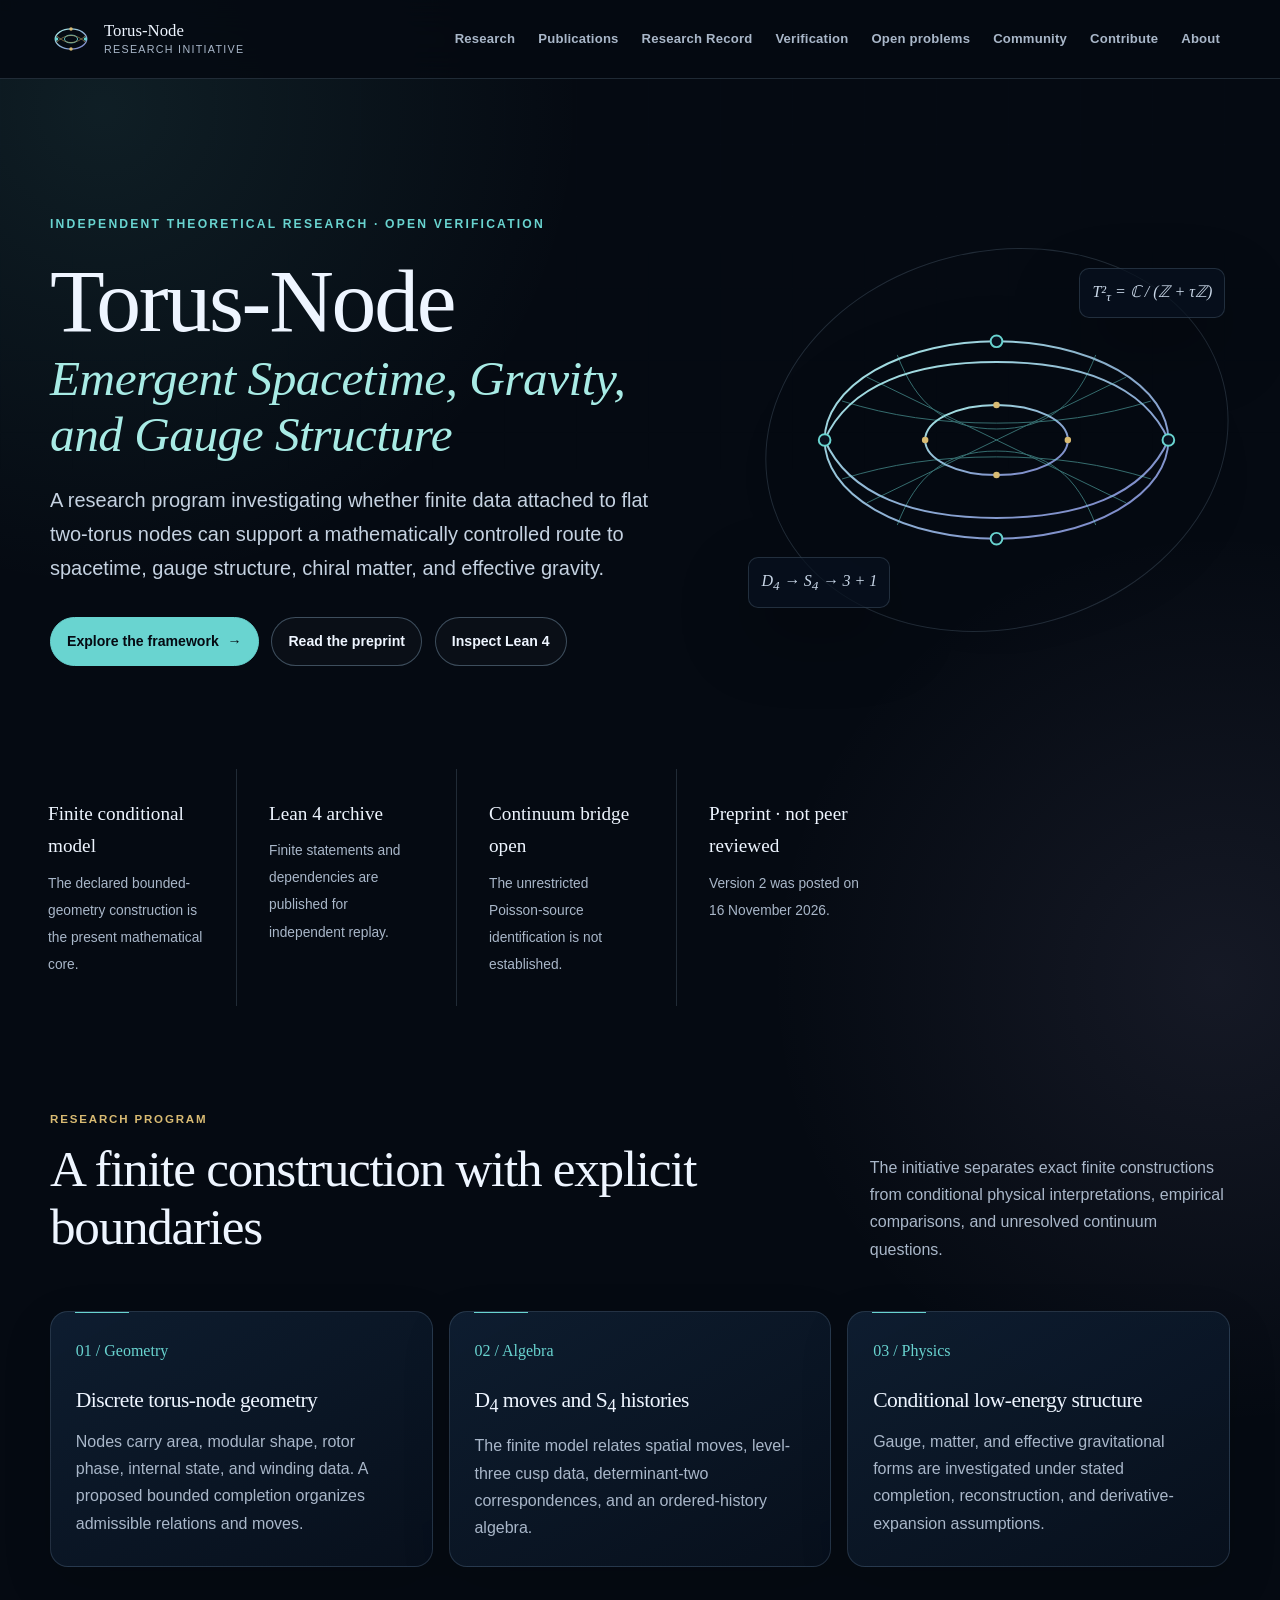
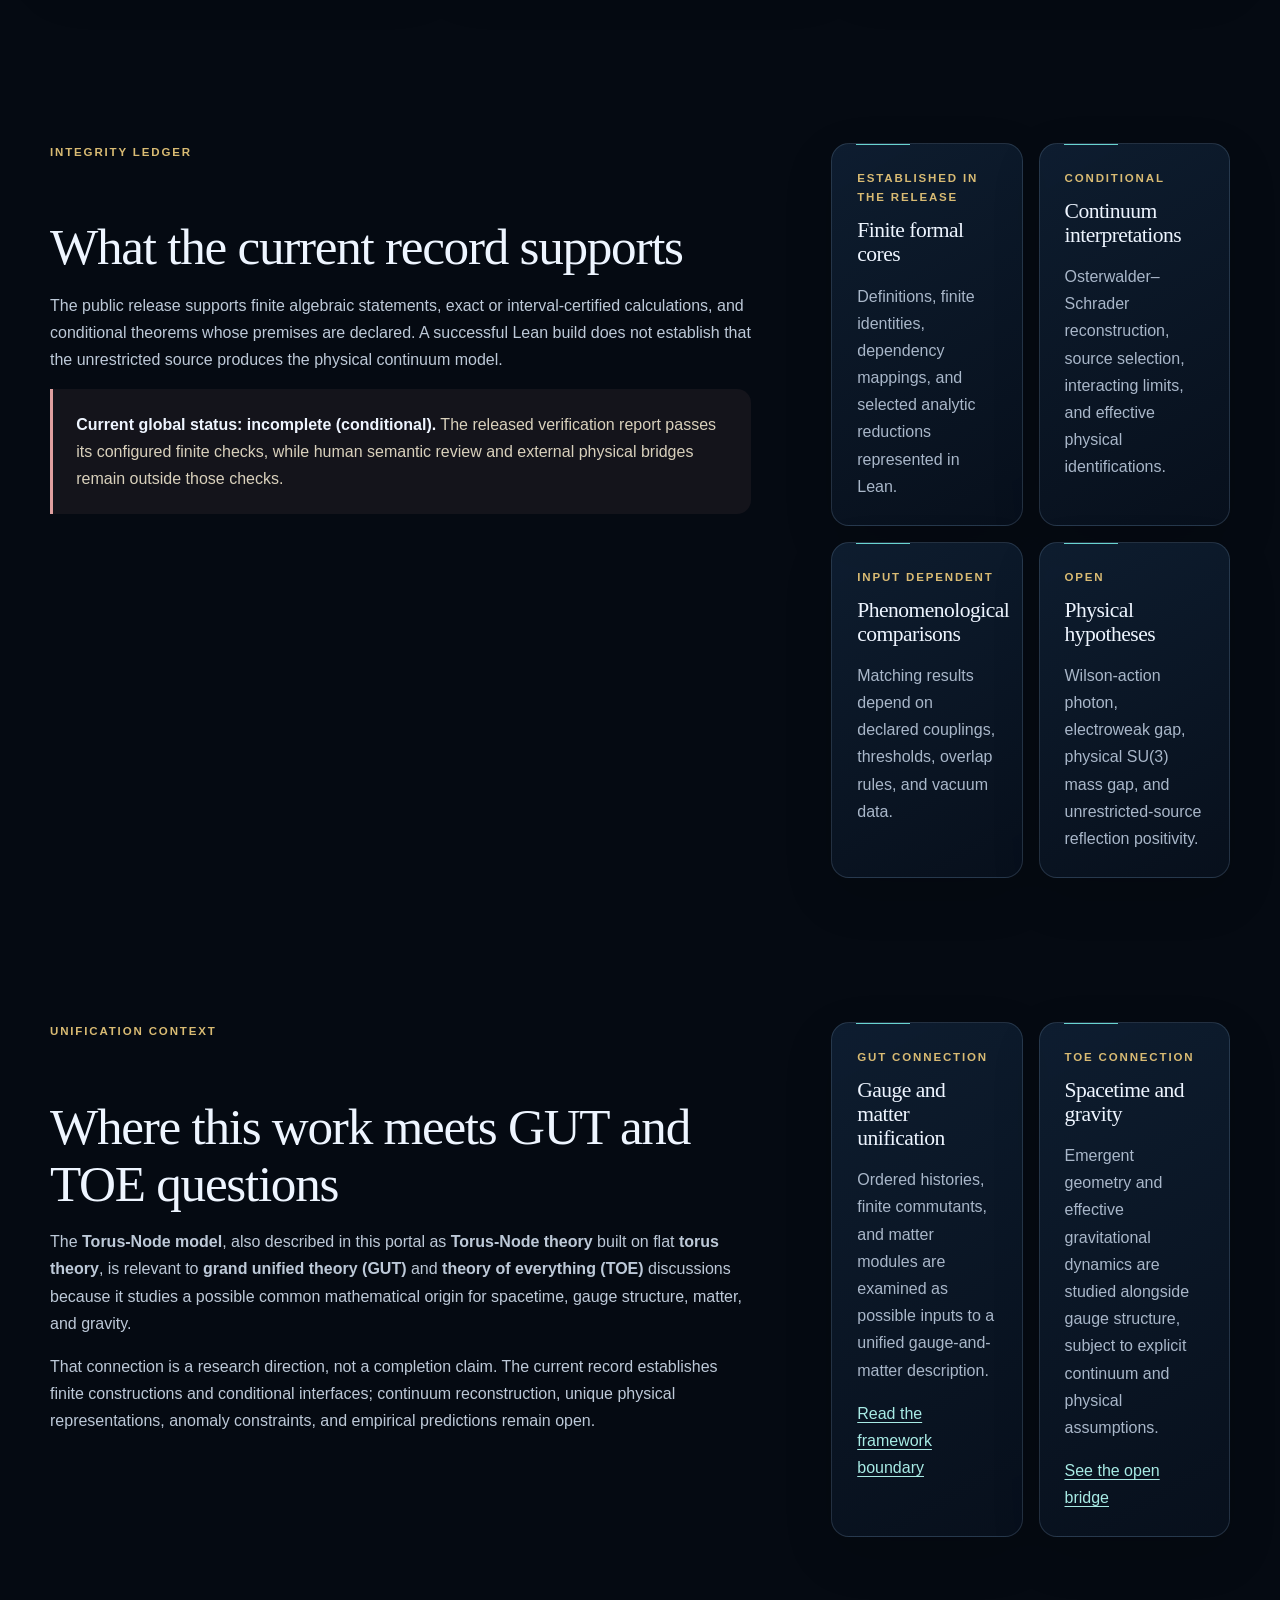
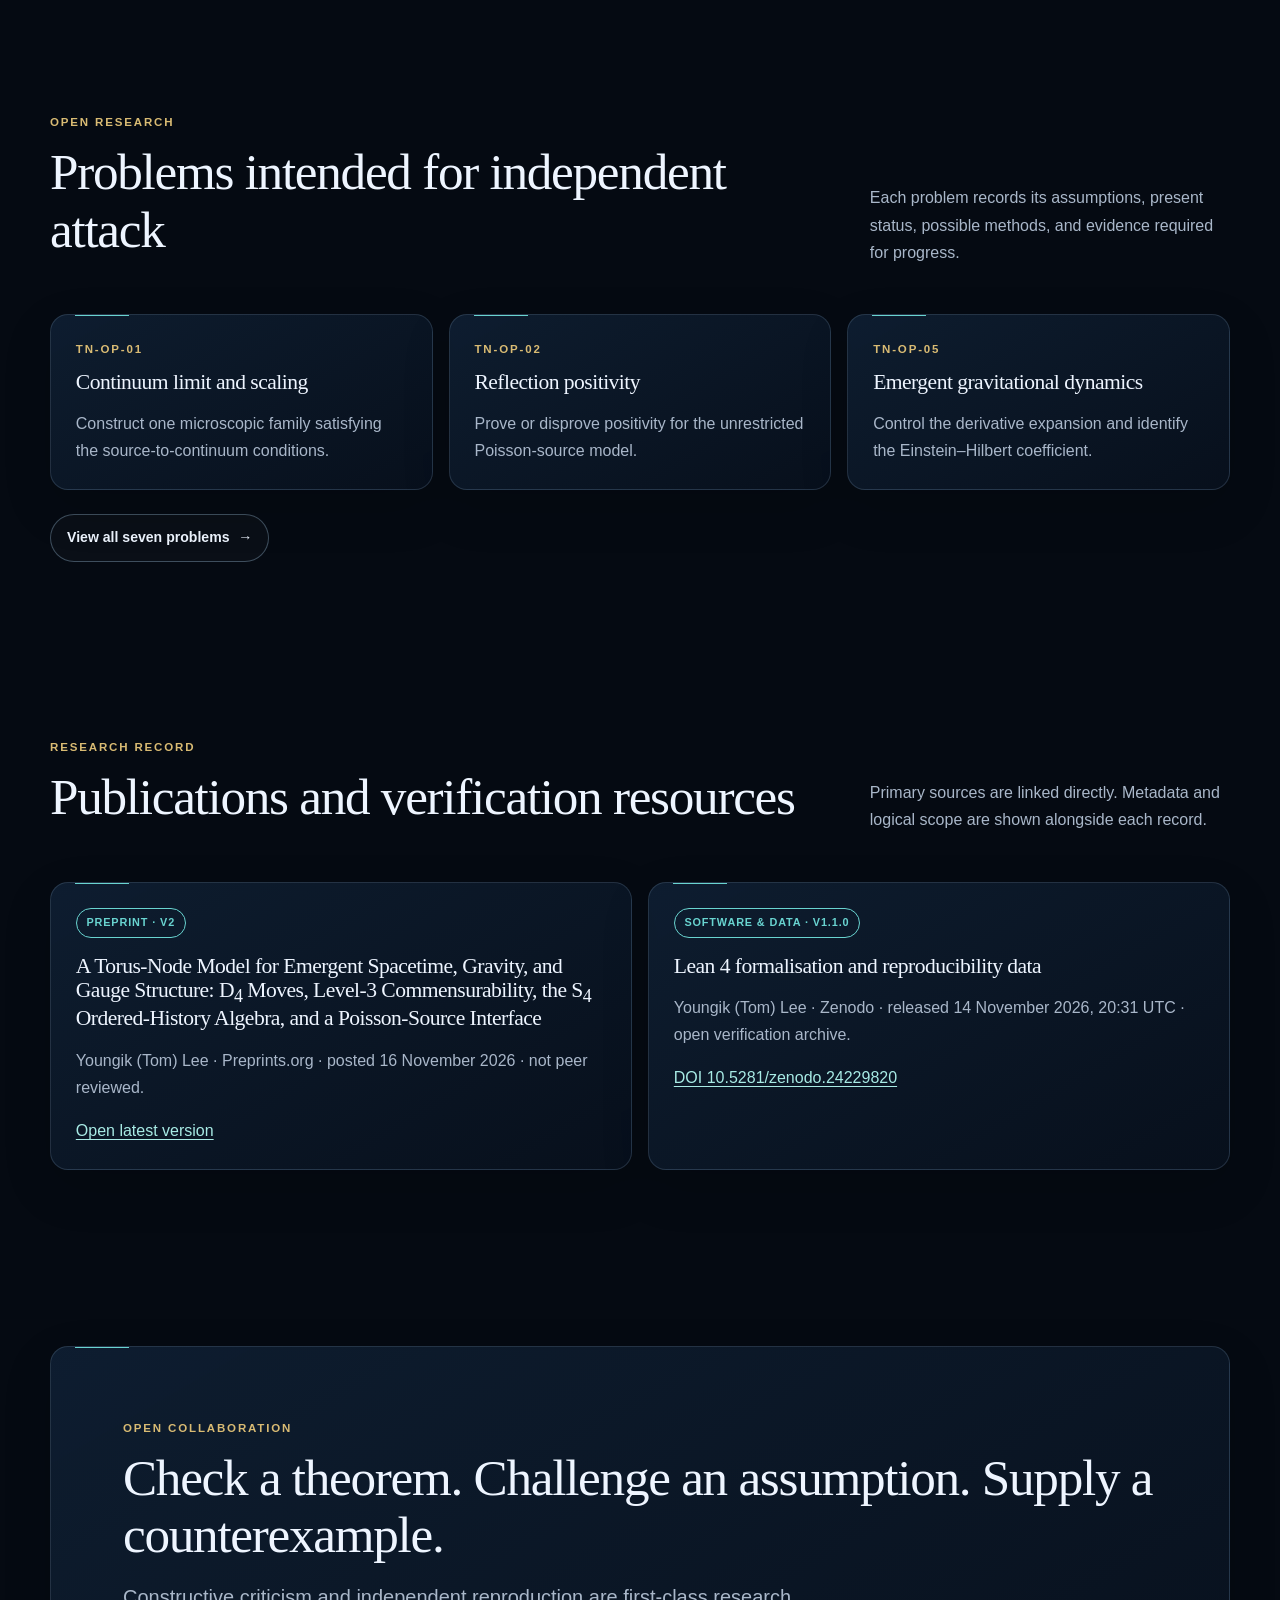
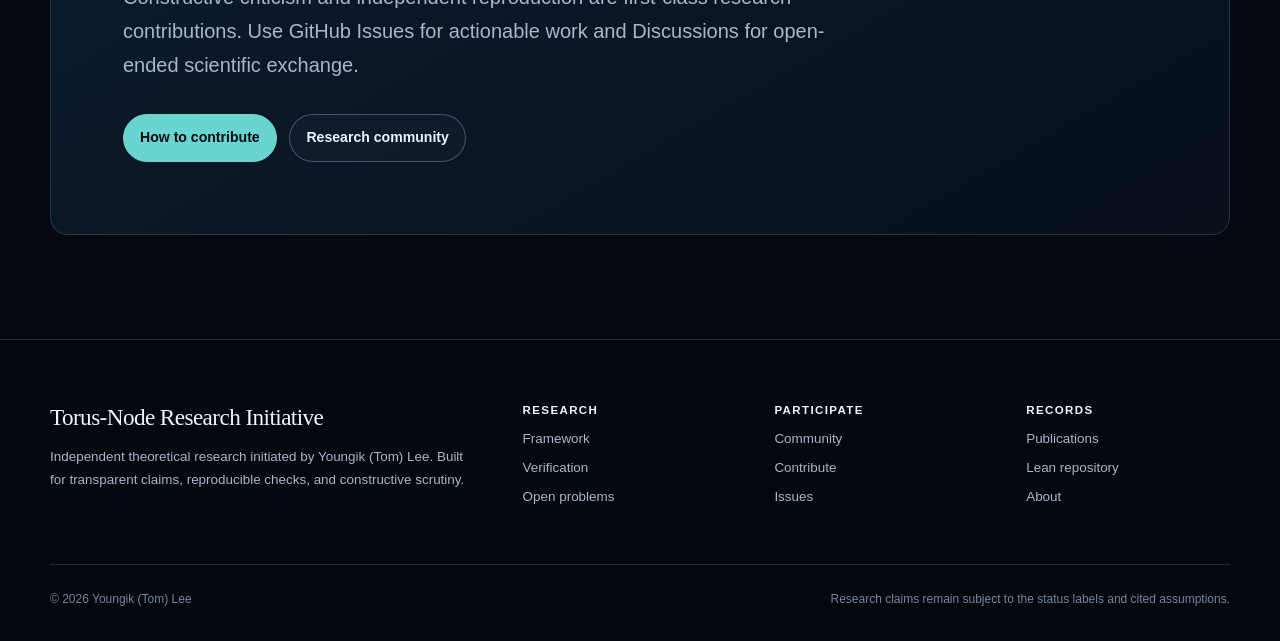
==== commit a27ed71b: "Add Torus-Node search vocabulary and aliases" ====
--- a/index.html
+++ b/index.html
@@ -3,13 +3,13 @@
 <head>
   <meta charset="utf-8">
   <meta name="viewport" content="width=device-width, initial-scale=1">
-  <title>Torus-Node Research | Emergent Spacetime &amp; Quantum Gravity</title>
-  <meta name="description" content="Independent Torus-Node research on emergent spacetime, quantum gravity, gauge structure and grand unification, with a preprint and Lean 4 verification.">
+  <title>Torus-Node Model Research | Emergent Spacetime &amp; Quantum Gravity</title>
+  <meta name="description" content="Independent Torus-Node model and torus theory research on emergent spacetime, quantum gravity, gauge structure, grand unified theory (GUT), and theory of everything (TOE).">
   <!-- SEO:START -->
   <meta name="robots" content="index, follow, max-image-preview:large">
   <meta property="og:site_name" content="Torus-Node Research Initiative">
-  <meta property="og:title" content="Torus-Node Research | Emergent Spacetime &amp; Quantum Gravity">
-  <meta property="og:description" content="Independent Torus-Node research on emergent spacetime, quantum gravity, gauge structure and grand unification, with a preprint and Lean 4 verification.">
+  <meta property="og:title" content="Torus-Node Model Research | Emergent Spacetime &amp; Quantum Gravity">
+  <meta property="og:description" content="Independent Torus-Node model and torus theory research on emergent spacetime, quantum gravity, gauge structure, grand unified theory (GUT), and theory of everything (TOE).">
   <meta property="og:type" content="website">
   <meta property="og:url" content="https://s6ygleee.github.io/torus-node/">
   <meta property="og:image" content="https://s6ygleee.github.io/torus-node/assets/images/torus-node-social.png">
@@ -17,10 +17,10 @@
   <meta property="og:image:height" content="630">
   <meta property="og:image:alt" content="Torus-Node Research Initiative: Emergent Spacetime, Gravity, and Gauge Structure">
   <meta name="twitter:card" content="summary_large_image">
-  <meta name="twitter:title" content="Torus-Node Research | Emergent Spacetime &amp; Quantum Gravity">
-  <meta name="twitter:description" content="Independent Torus-Node research on emergent spacetime, quantum gravity, gauge structure and grand unification, with a preprint and Lean 4 verification.">
+  <meta name="twitter:title" content="Torus-Node Model Research | Emergent Spacetime &amp; Quantum Gravity">
+  <meta name="twitter:description" content="Independent Torus-Node model and torus theory research on emergent spacetime, quantum gravity, gauge structure, grand unified theory (GUT), and theory of everything (TOE).">
   <meta name="twitter:image" content="https://s6ygleee.github.io/torus-node/assets/images/torus-node-social.png">
-  <script type="application/ld+json">{"@context":"https://schema.org","@graph":[{"@type":"WebSite","@id":"https://s6ygleee.github.io/torus-node/#website","url":"https://s6ygleee.github.io/torus-node/","name":"Torus-Node Research Initiative","description":"Emergent Spacetime, Gravity, and Gauge Structure","inLanguage":"en","publisher":{"@id":"https://s6ygleee.github.io/torus-node/#youngik-tom-lee"}},{"@type":"WebPage","@id":"https://s6ygleee.github.io/torus-node/#webpage","url":"https://s6ygleee.github.io/torus-node/","name":"Torus-Node Research | Emergent Spacetime & Quantum Gravity","description":"Independent Torus-Node research on emergent spacetime, quantum gravity, gauge structure and grand unification, with a preprint and Lean 4 verification.","keywords":["Torus-Node","emergent spacetime","quantum gravity","gauge structure","grand unified theory","theory of everything research","Lean 4 formal verification"],"isPartOf":{"@id":"https://s6ygleee.github.io/torus-node/#website"},"about":{"@id":"https://s6ygleee.github.io/torus-node/#initiative"},"dateModified":"2026-11-22","inLanguage":"en"},{"@type":"ResearchProject","@id":"https://s6ygleee.github.io/torus-node/#initiative","name":"Torus-Node Research Initiative","description":"Independent theoretical research on emergent spacetime, quantum gravity, gauge structure, grand unification, and formal verification. The project does not claim a completed grand unified theory or theory of everything.","keywords":["Torus-Node","emergent spacetime","quantum gravity","gauge structure","grand unified theory","theory of everything research","Lean 4 formal verification"],"url":"https://s6ygleee.github.io/torus-node/","sameAs":["https://www.preprints.org/manuscript/202611.0941","https://github.com/s6ygleee/torus-node-lean4","https://doi.org/10.5281/zenodo.24229820"],"founder":{"@id":"https://s6ygleee.github.io/torus-node/#youngik-tom-lee"}},{"@type":"Person","@id":"https://s6ygleee.github.io/torus-node/#youngik-tom-lee","name":"Youngik (Tom) Lee","url":"https://github.com/s6ygleee","sameAs":["https://github.com/s6ygleee"]}]}</script>
+  <script type="application/ld+json">{"@context":"https://schema.org","@graph":[{"@type":"WebSite","@id":"https://s6ygleee.github.io/torus-node/#website","url":"https://s6ygleee.github.io/torus-node/","name":"Torus-Node Research Initiative","description":"Emergent Spacetime, Gravity, and Gauge Structure","inLanguage":"en","publisher":{"@id":"https://s6ygleee.github.io/torus-node/#youngik-tom-lee"}},{"@type":"WebPage","@id":"https://s6ygleee.github.io/torus-node/#webpage","url":"https://s6ygleee.github.io/torus-node/","name":"Torus-Node Model Research | Emergent Spacetime & Quantum Gravity","description":"Independent Torus-Node model and torus theory research on emergent spacetime, quantum gravity, gauge structure, grand unified theory (GUT), and theory of everything (TOE).","keywords":["Torus-Node","Torus-Node model","Torus-Node theory","torus theory","emergent spacetime","quantum gravity","grand unified theory","GUT","theory of everything","TOE","Lean 4 formal verification"],"isPartOf":{"@id":"https://s6ygleee.github.io/torus-node/#website"},"about":{"@id":"https://s6ygleee.github.io/torus-node/#initiative"},"dateModified":"2026-11-22","inLanguage":"en"},{"@type":"ResearchProject","@id":"https://s6ygleee.github.io/torus-node/#initiative","name":"Torus-Node Research Initiative","description":"Independent Torus-Node model and torus theory research on emergent spacetime, quantum gravity, gauge structure, grand unified theory, and theory of everything questions. The project does not claim a completed GUT or TOE.","keywords":["Torus-Node","Torus-Node model","Torus-Node theory","torus theory","emergent spacetime","quantum gravity","grand unified theory","GUT","theory of everything","TOE","Lean 4 formal verification"],"alternateName":["Torus-Node model","Torus-Node theory","Torus theory research"],"url":"https://s6ygleee.github.io/torus-node/","sameAs":["https://www.preprints.org/manuscript/202611.0941","https://github.com/s6ygleee/torus-node-lean4","https://doi.org/10.5281/zenodo.24229820"],"founder":{"@id":"https://s6ygleee.github.io/torus-node/#youngik-tom-lee"}},{"@type":"Person","@id":"https://s6ygleee.github.io/torus-node/#youngik-tom-lee","name":"Youngik (Tom) Lee","url":"https://github.com/s6ygleee","sameAs":["https://github.com/s6ygleee"]}]}</script>
   <!-- SEO:END -->
   <meta name="theme-color" content="#050a12">
   <meta name="google-site-verification" content="OmVE_s9zQdX3KdU8ONMf1OtzTQfxIhyMsjP9IjTv-5w" />
@@ -107,7 +107,7 @@
         <div class="prose reveal">
           <span class="kicker">Unification context</span>
           <h2>Where this work meets GUT and TOE questions</h2>
-          <p>The Torus-Node program is relevant to <strong>grand unified theory (GUT)</strong> and <strong>theory of everything (TOE)</strong> discussions because it studies a possible common mathematical origin for spacetime, gauge structure, matter, and gravity.</p>
+          <p>The <strong>Torus-Node model</strong>, also described in this portal as <strong>Torus-Node theory</strong> built on flat <strong>torus theory</strong>, is relevant to <strong>grand unified theory (GUT)</strong> and <strong>theory of everything (TOE)</strong> discussions because it studies a possible common mathematical origin for spacetime, gauge structure, matter, and gravity.</p>
           <p>That connection is a research direction, not a completion claim. The current record establishes finite constructions and conditional interfaces; continuum reconstruction, unique physical representations, anomaly constraints, and empirical predictions remain open.</p>
         </div>
         <div class="grid two reveal">
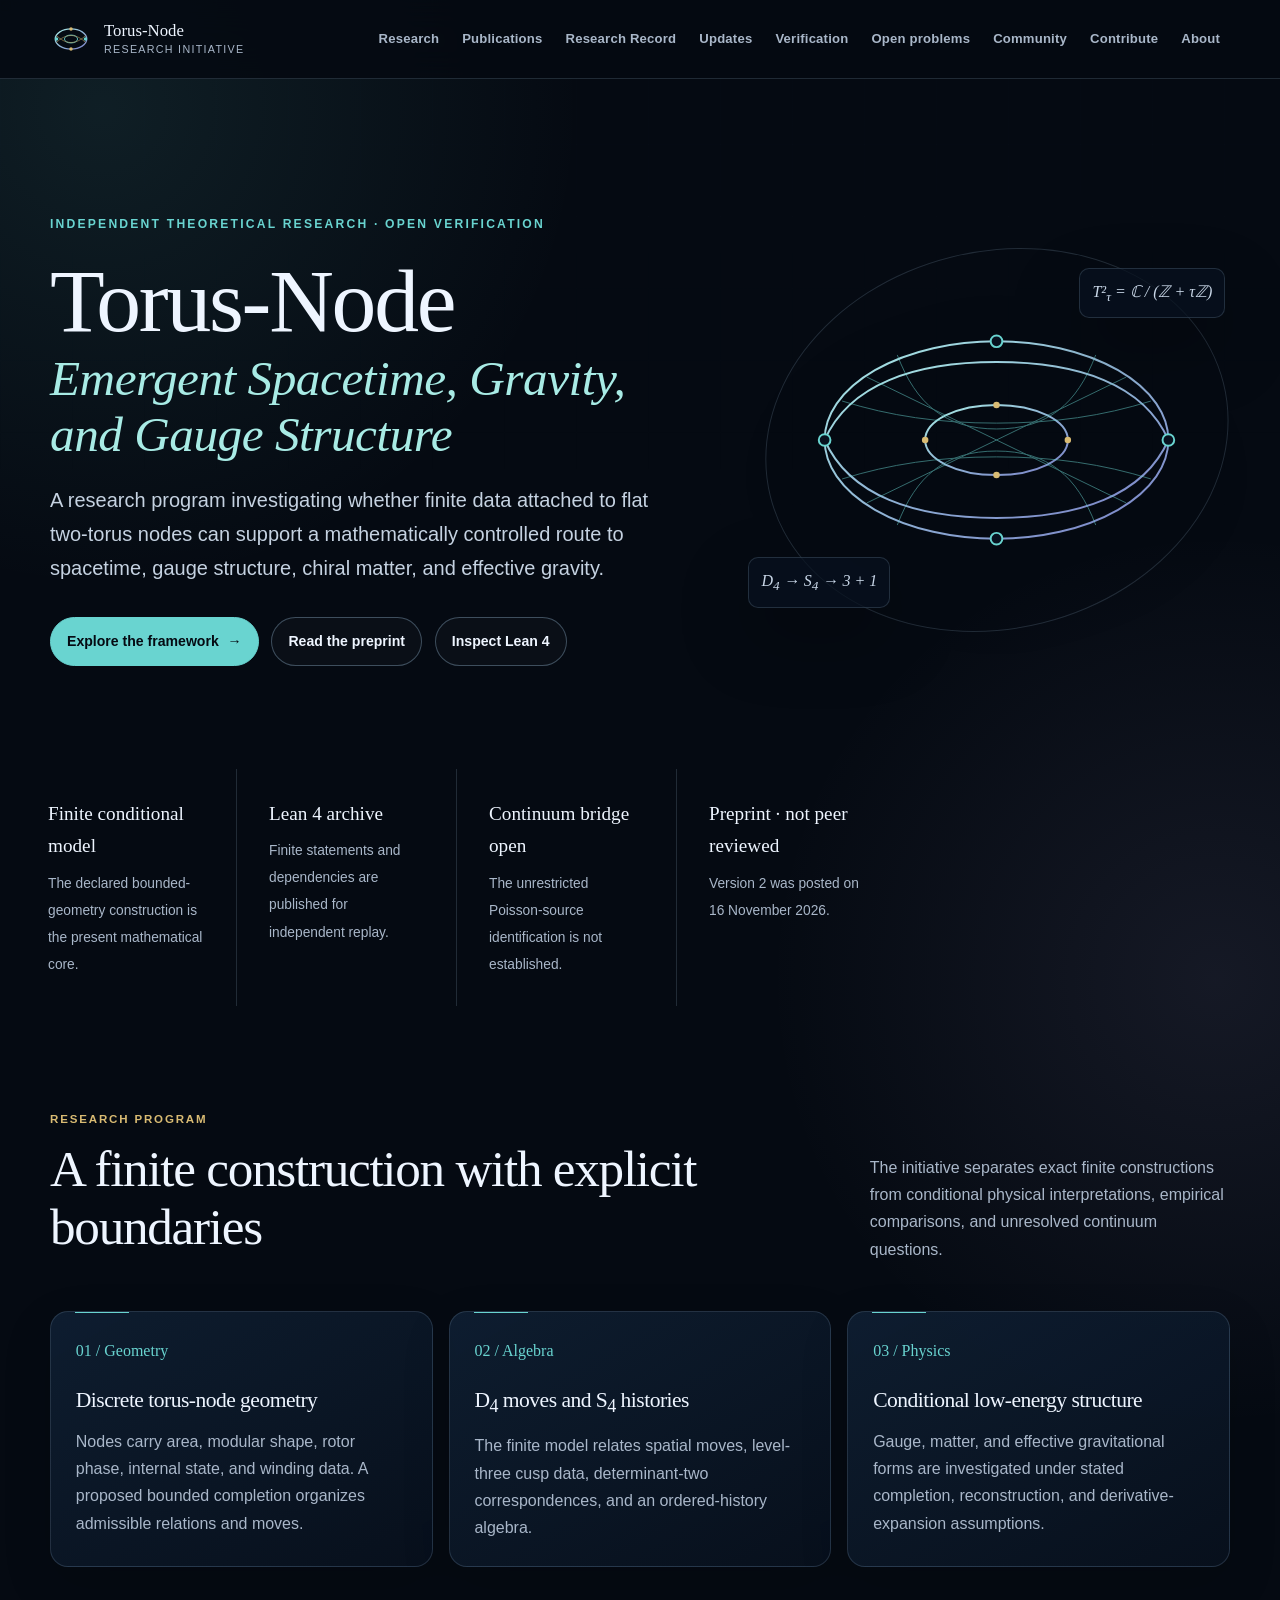
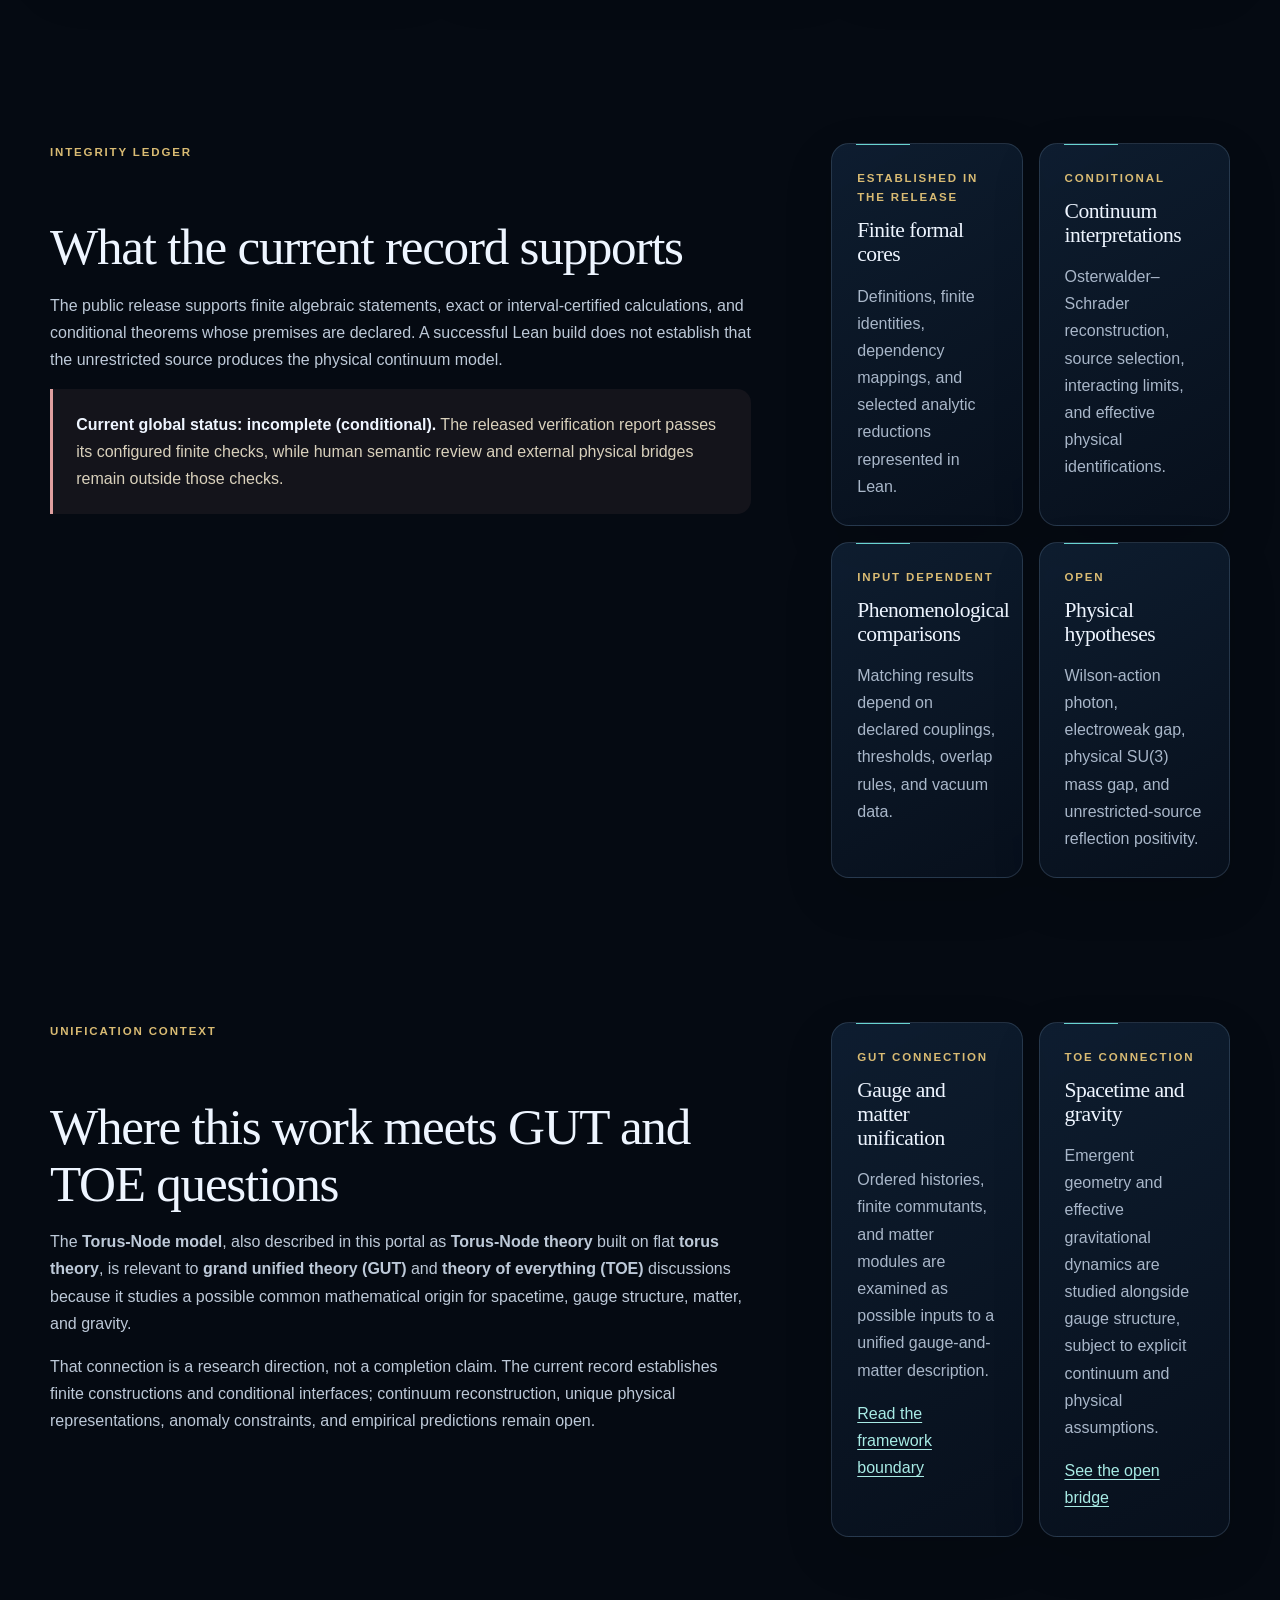
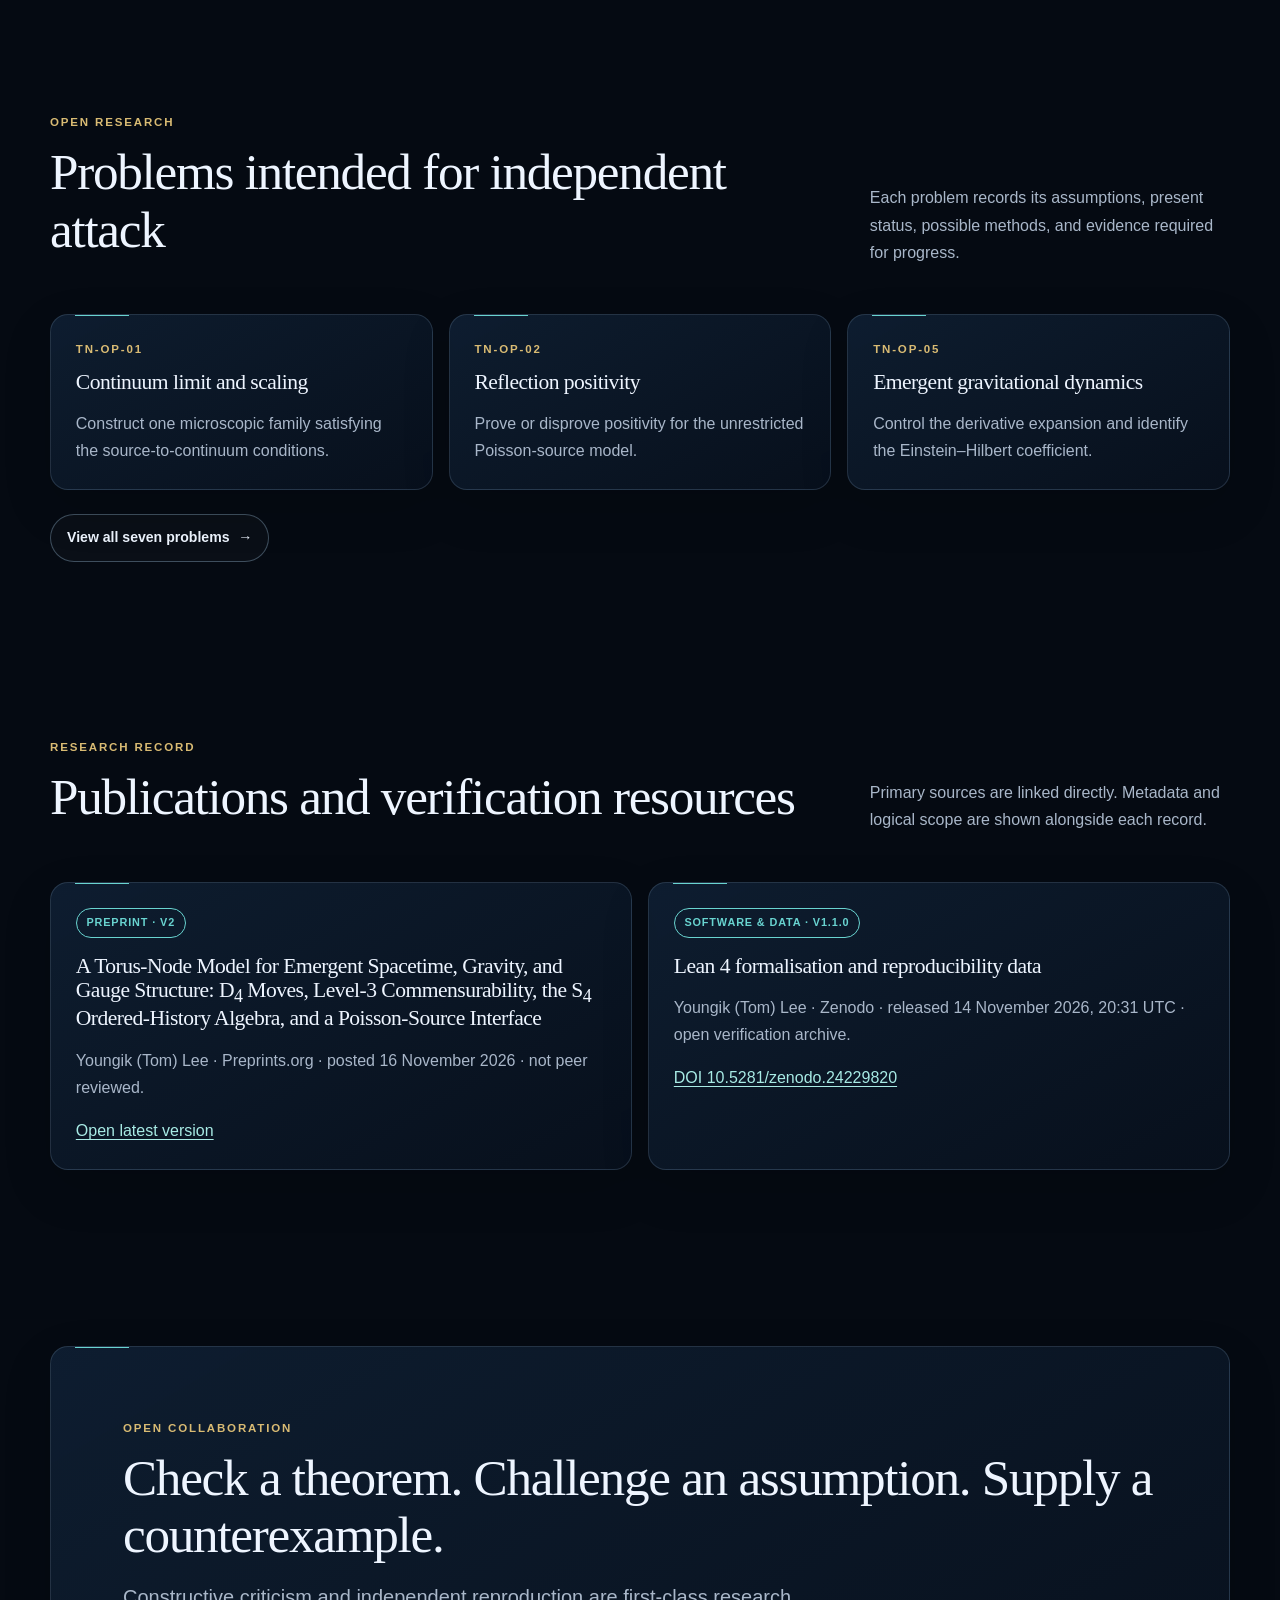
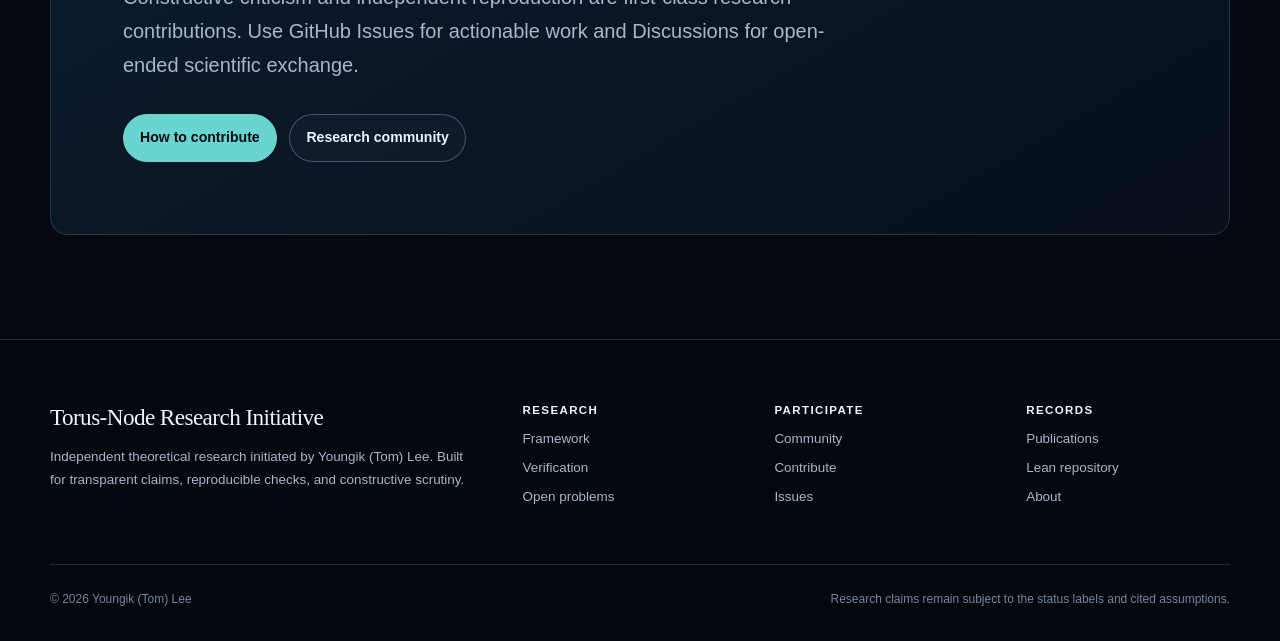
==== commit 456a3624: "Add breadcrumbs citations and research update feed" ====
--- a/index.html
+++ b/index.html
@@ -36,7 +36,7 @@
       <a class="brand" href="index.html"><img src="assets/images/torus-node-mark.svg" alt=""><span>Torus-Node<small>Research Initiative</small></span></a>
       <button class="nav-toggle" type="button" aria-expanded="false" aria-controls="site-nav" aria-label="Open navigation"><span></span></button>
       <nav class="site-nav" id="site-nav" aria-label="Primary navigation">
-        <a href="research.html">Research</a><a href="publications.html">Publications</a><a href="research-record.html">Research Record</a><a href="verification.html">Verification</a><a href="open-problems.html">Open problems</a><a href="community.html">Community</a><a href="contribute.html">Contribute</a><a href="about.html">About</a>
+        <a href="research.html">Research</a><a href="publications.html">Publications</a><a href="research-record.html">Research Record</a><a href="updates.html">Updates</a><a href="verification.html">Verification</a><a href="open-problems.html">Open problems</a><a href="community.html">Community</a><a href="contribute.html">Contribute</a><a href="about.html">About</a>
       </nav>
     </div>
   </header>
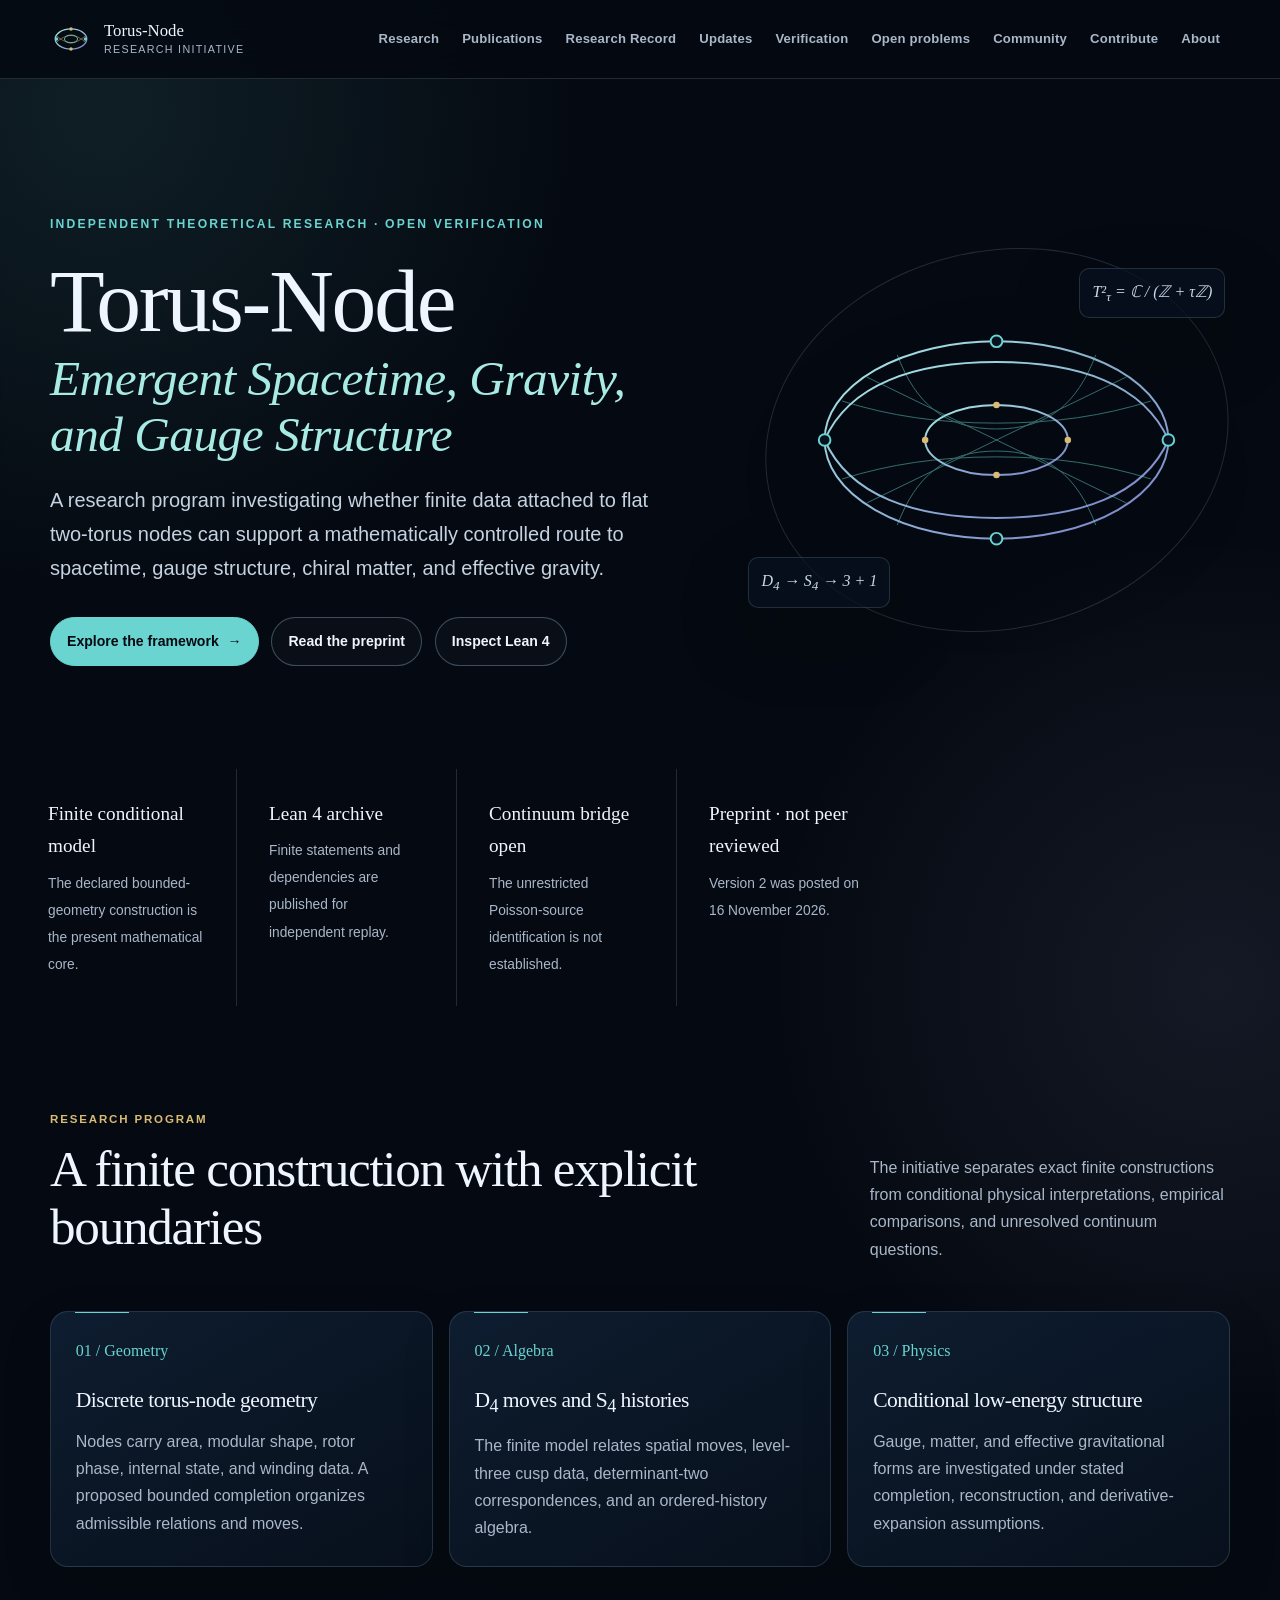
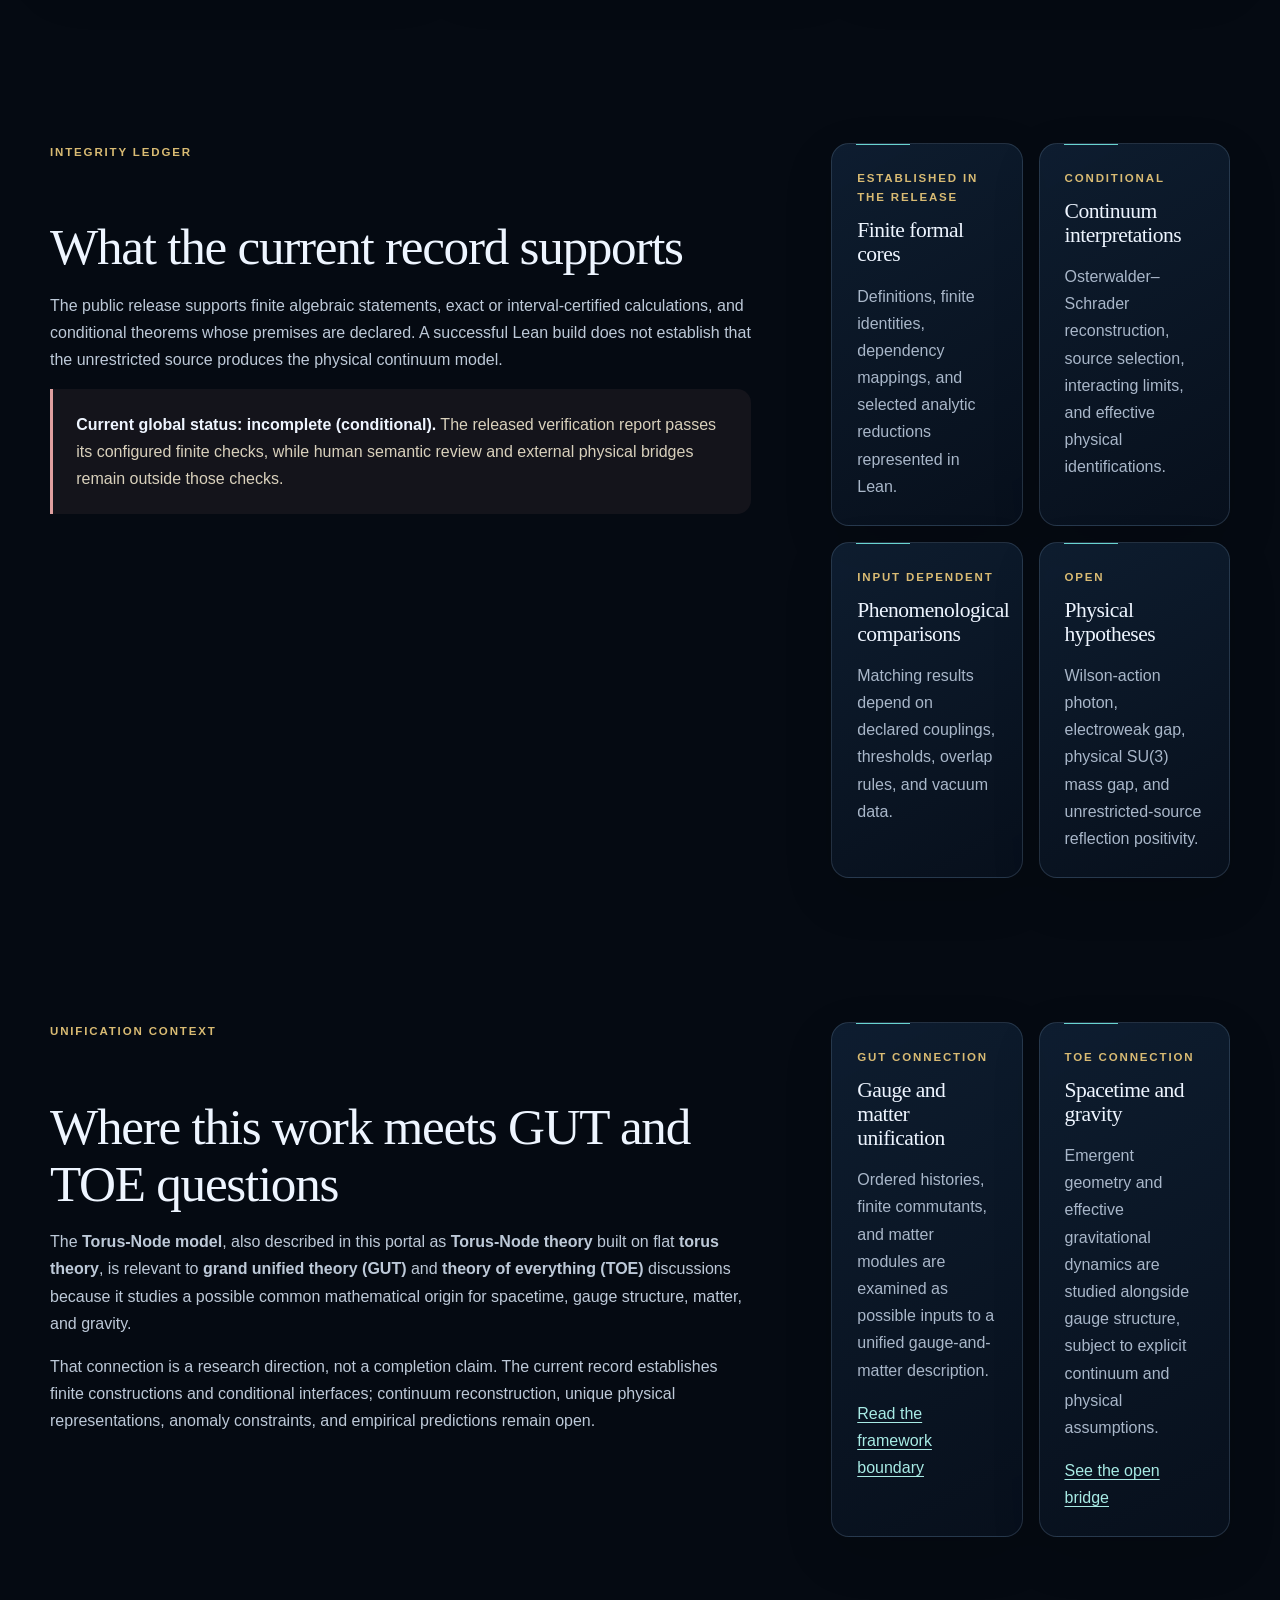
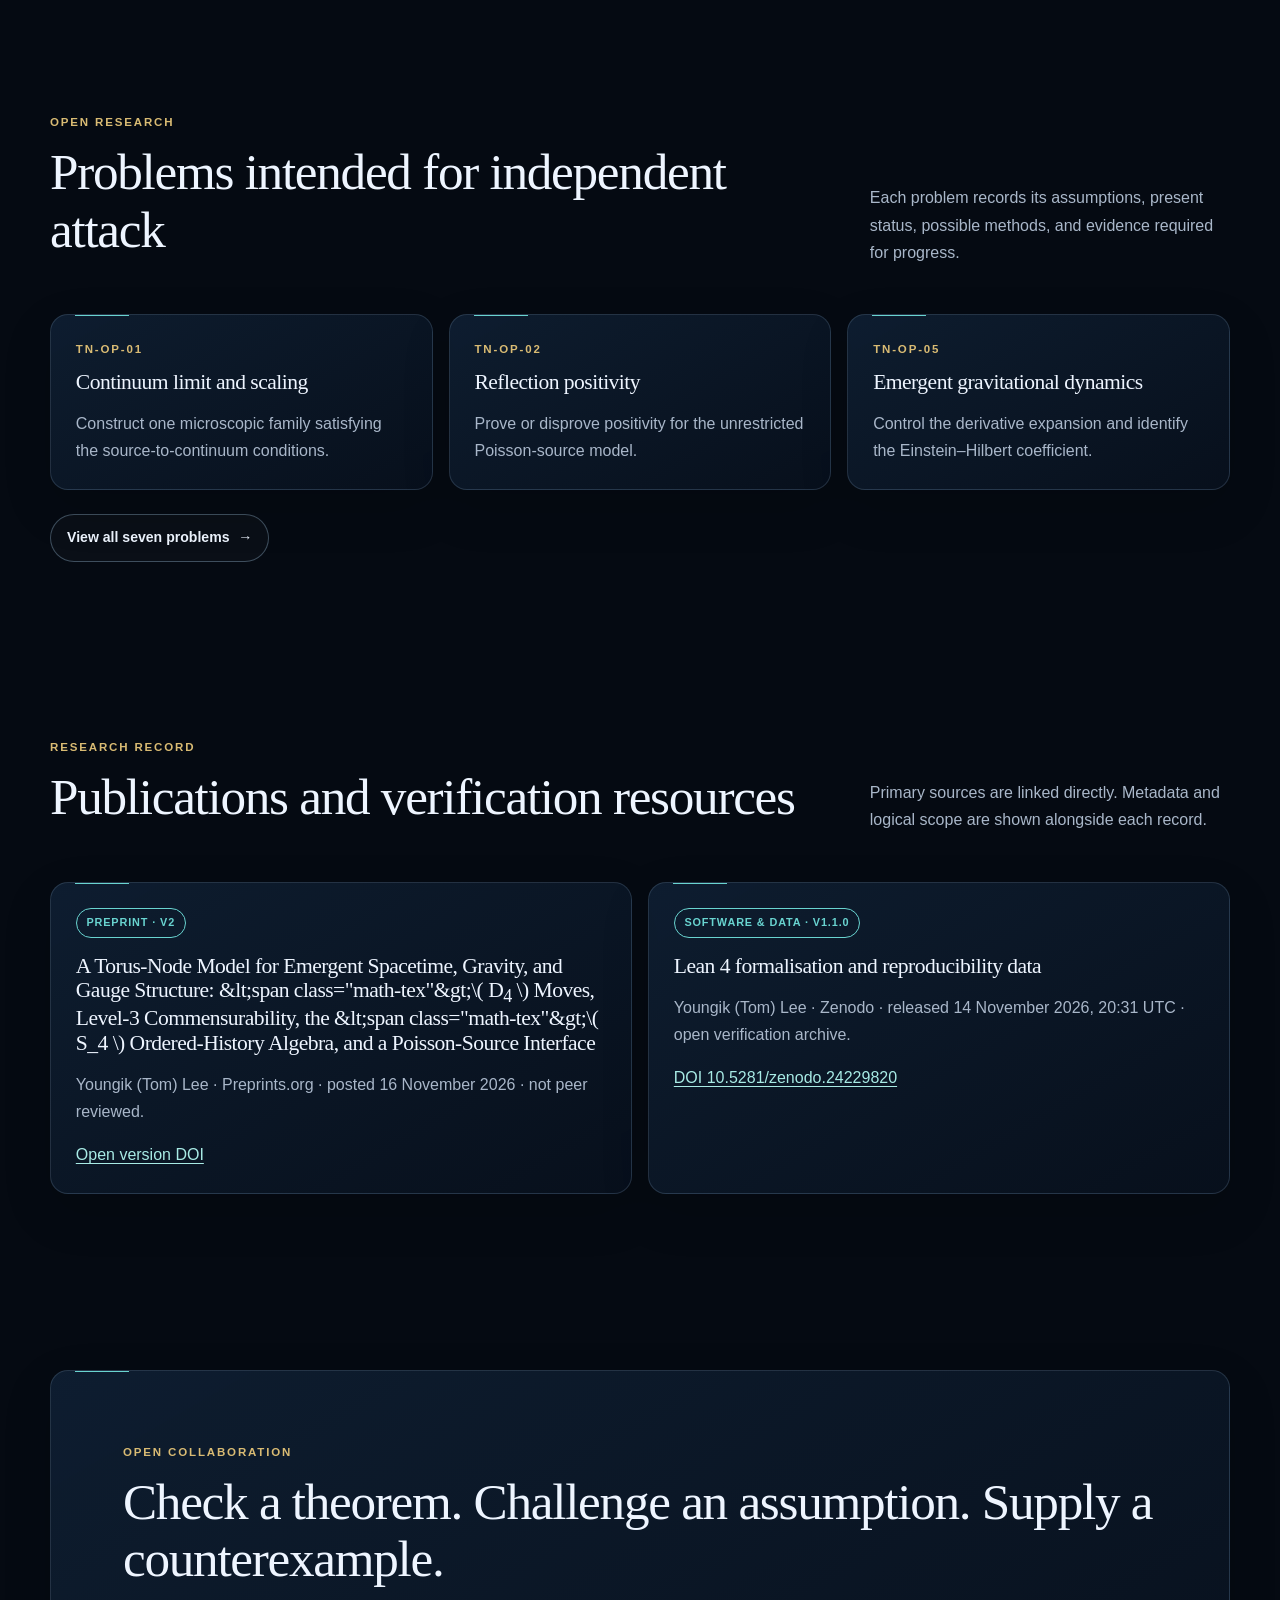
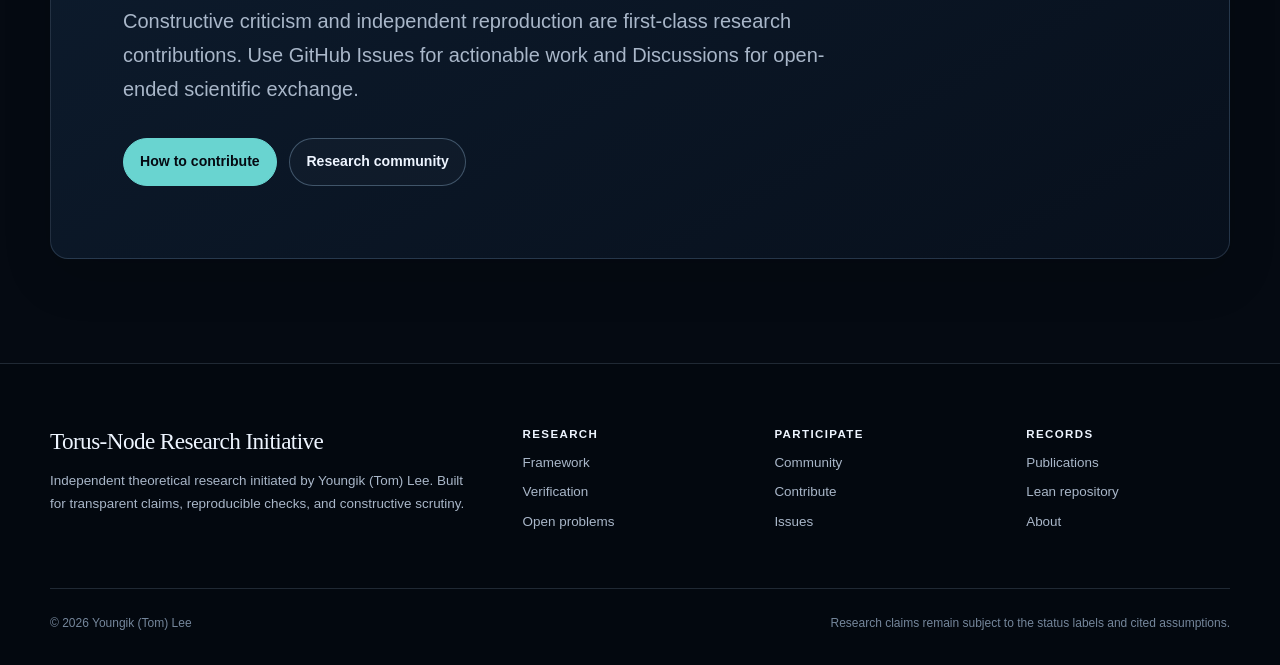
==== commit 83f4f3b2: "Update verified research metadata" ====
--- a/index.html
+++ b/index.html
@@ -20,7 +20,7 @@
   <meta name="twitter:title" content="Torus-Node Model Research | Emergent Spacetime &amp; Quantum Gravity">
   <meta name="twitter:description" content="Independent Torus-Node model and torus theory research on emergent spacetime, quantum gravity, gauge structure, grand unified theory (GUT), and theory of everything (TOE).">
   <meta name="twitter:image" content="https://s6ygleee.github.io/torus-node/assets/images/torus-node-social.png">
-  <script type="application/ld+json">{"@context":"https://schema.org","@graph":[{"@type":"WebSite","@id":"https://s6ygleee.github.io/torus-node/#website","url":"https://s6ygleee.github.io/torus-node/","name":"Torus-Node Research Initiative","description":"Emergent Spacetime, Gravity, and Gauge Structure","inLanguage":"en","publisher":{"@id":"https://s6ygleee.github.io/torus-node/#youngik-tom-lee"}},{"@type":"WebPage","@id":"https://s6ygleee.github.io/torus-node/#webpage","url":"https://s6ygleee.github.io/torus-node/","name":"Torus-Node Model Research | Emergent Spacetime & Quantum Gravity","description":"Independent Torus-Node model and torus theory research on emergent spacetime, quantum gravity, gauge structure, grand unified theory (GUT), and theory of everything (TOE).","keywords":["Torus-Node","Torus-Node model","Torus-Node theory","torus theory","emergent spacetime","quantum gravity","grand unified theory","GUT","theory of everything","TOE","Lean 4 formal verification"],"isPartOf":{"@id":"https://s6ygleee.github.io/torus-node/#website"},"about":{"@id":"https://s6ygleee.github.io/torus-node/#initiative"},"dateModified":"2026-11-22","inLanguage":"en"},{"@type":"ResearchProject","@id":"https://s6ygleee.github.io/torus-node/#initiative","name":"Torus-Node Research Initiative","description":"Independent Torus-Node model and torus theory research on emergent spacetime, quantum gravity, gauge structure, grand unified theory, and theory of everything questions. The project does not claim a completed GUT or TOE.","keywords":["Torus-Node","Torus-Node model","Torus-Node theory","torus theory","emergent spacetime","quantum gravity","grand unified theory","GUT","theory of everything","TOE","Lean 4 formal verification"],"alternateName":["Torus-Node model","Torus-Node theory","Torus theory research"],"url":"https://s6ygleee.github.io/torus-node/","sameAs":["https://www.preprints.org/manuscript/202611.0941","https://github.com/s6ygleee/torus-node-lean4","https://doi.org/10.5281/zenodo.24229820"],"founder":{"@id":"https://s6ygleee.github.io/torus-node/#youngik-tom-lee"}},{"@type":"Person","@id":"https://s6ygleee.github.io/torus-node/#youngik-tom-lee","name":"Youngik (Tom) Lee","url":"https://github.com/s6ygleee","sameAs":["https://github.com/s6ygleee"]}]}</script>
+  <script type="application/ld+json">{"@context":"https://schema.org","@graph":[{"@type":"WebSite","@id":"https://s6ygleee.github.io/torus-node/#website","url":"https://s6ygleee.github.io/torus-node/","name":"Torus-Node Research Initiative","description":"Emergent Spacetime, Gravity, and Gauge Structure","inLanguage":"en","publisher":{"@id":"https://s6ygleee.github.io/torus-node/#youngik-tom-lee"}},{"@type":"WebPage","@id":"https://s6ygleee.github.io/torus-node/#webpage","url":"https://s6ygleee.github.io/torus-node/","name":"Torus-Node Model Research | Emergent Spacetime & Quantum Gravity","description":"Independent Torus-Node model and torus theory research on emergent spacetime, quantum gravity, gauge structure, grand unified theory (GUT), and theory of everything (TOE).","keywords":["Torus-Node","Torus-Node model","Torus-Node theory","torus theory","emergent spacetime","quantum gravity","grand unified theory","GUT","theory of everything","TOE","Lean 4 formal verification"],"isPartOf":{"@id":"https://s6ygleee.github.io/torus-node/#website"},"about":{"@id":"https://s6ygleee.github.io/torus-node/#initiative"},"dateModified":"2026-11-23","inLanguage":"en"},{"@type":"ResearchProject","@id":"https://s6ygleee.github.io/torus-node/#initiative","name":"Torus-Node Research Initiative","description":"Independent Torus-Node model and torus theory research on emergent spacetime, quantum gravity, gauge structure, grand unified theory, and theory of everything questions. The project does not claim a completed GUT or TOE.","keywords":["Torus-Node","Torus-Node model","Torus-Node theory","torus theory","emergent spacetime","quantum gravity","grand unified theory","GUT","theory of everything","TOE","Lean 4 formal verification"],"alternateName":["Torus-Node model","Torus-Node theory","Torus theory research"],"url":"https://s6ygleee.github.io/torus-node/","sameAs":["https://www.preprints.org/manuscript/202611.0941","https://github.com/s6ygleee/torus-node-lean4","https://doi.org/10.5281/zenodo.24229820"],"founder":{"@id":"https://s6ygleee.github.io/torus-node/#youngik-tom-lee"}},{"@type":"Person","@id":"https://s6ygleee.github.io/torus-node/#youngik-tom-lee","name":"Youngik (Tom) Lee","url":"https://github.com/s6ygleee","sameAs":["https://github.com/s6ygleee"]}]}</script>
   <!-- SEO:END -->
   <meta name="theme-color" content="#050a12">
   <meta name="google-site-verification" content="OmVE_s9zQdX3KdU8ONMf1OtzTQfxIhyMsjP9IjTv-5w" />
@@ -133,7 +133,7 @@
       <div class="shell">
         <div class="section-head reveal"><div><span class="kicker">Research record</span><h2>Publications and verification resources</h2></div><p>Primary sources are linked directly. Metadata and logical scope are shown alongside each record.</p></div>
         <div class="grid two"><!-- AUTO:INDEX_PREPRINT:START -->
-          <article class="card reveal"><span class="tag preprint">Preprint · v2</span><h3 style="margin-top:1rem">A Torus-Node Model for Emergent Spacetime, Gravity, and Gauge Structure: D<sub>4</sub> Moves, Level-3 Commensurability, the S<sub>4</sub> Ordered-History Algebra, and a Poisson-Source Interface</h3><p>Youngik (Tom) Lee · Preprints.org · posted <time datetime="2026-11-16">16 November 2026</time> · not peer reviewed.</p><p><a href="https://www.preprints.org/manuscript/202611.0941">Open latest version</a></p></article>
+          <article class="card reveal"><span class="tag preprint">Preprint · v2</span><h3 style="margin-top:1rem">A Torus-Node Model for Emergent Spacetime, Gravity, and Gauge Structure: &amp;lt;span class=&quot;math-tex&quot;&amp;gt;\( D<sub>4</sub> \) Moves, Level-3 Commensurability, the &amp;lt;span class=&quot;math-tex&quot;&amp;gt;\( S_4 \) Ordered-History Algebra, and a Poisson-Source Interface</h3><p>Youngik (Tom) Lee · Preprints.org · posted <time datetime="2026-11-16">16 November 2026</time> · not peer reviewed.</p><p><a href="https://doi.org/10.20944/preprints202611.0941.v2">Open version DOI</a></p></article>
 <!-- AUTO:INDEX_PREPRINT:END --><!-- AUTO:INDEX_SOFTWARE:START -->
           <article class="card reveal"><span class="tag preprint">Software &amp; data · v1.1.0</span><h3 style="margin-top:1rem">Lean 4 formalisation and reproducibility data</h3><p>Youngik (Tom) Lee · Zenodo · released <time datetime="2026-11-14T20:31:04.017494Z">14 November 2026, 20:31 UTC</time> · open verification archive.</p><p><a href="https://doi.org/10.5281/zenodo.24229820">DOI 10.5281/zenodo.24229820</a></p></article>
 <!-- AUTO:INDEX_SOFTWARE:END -->
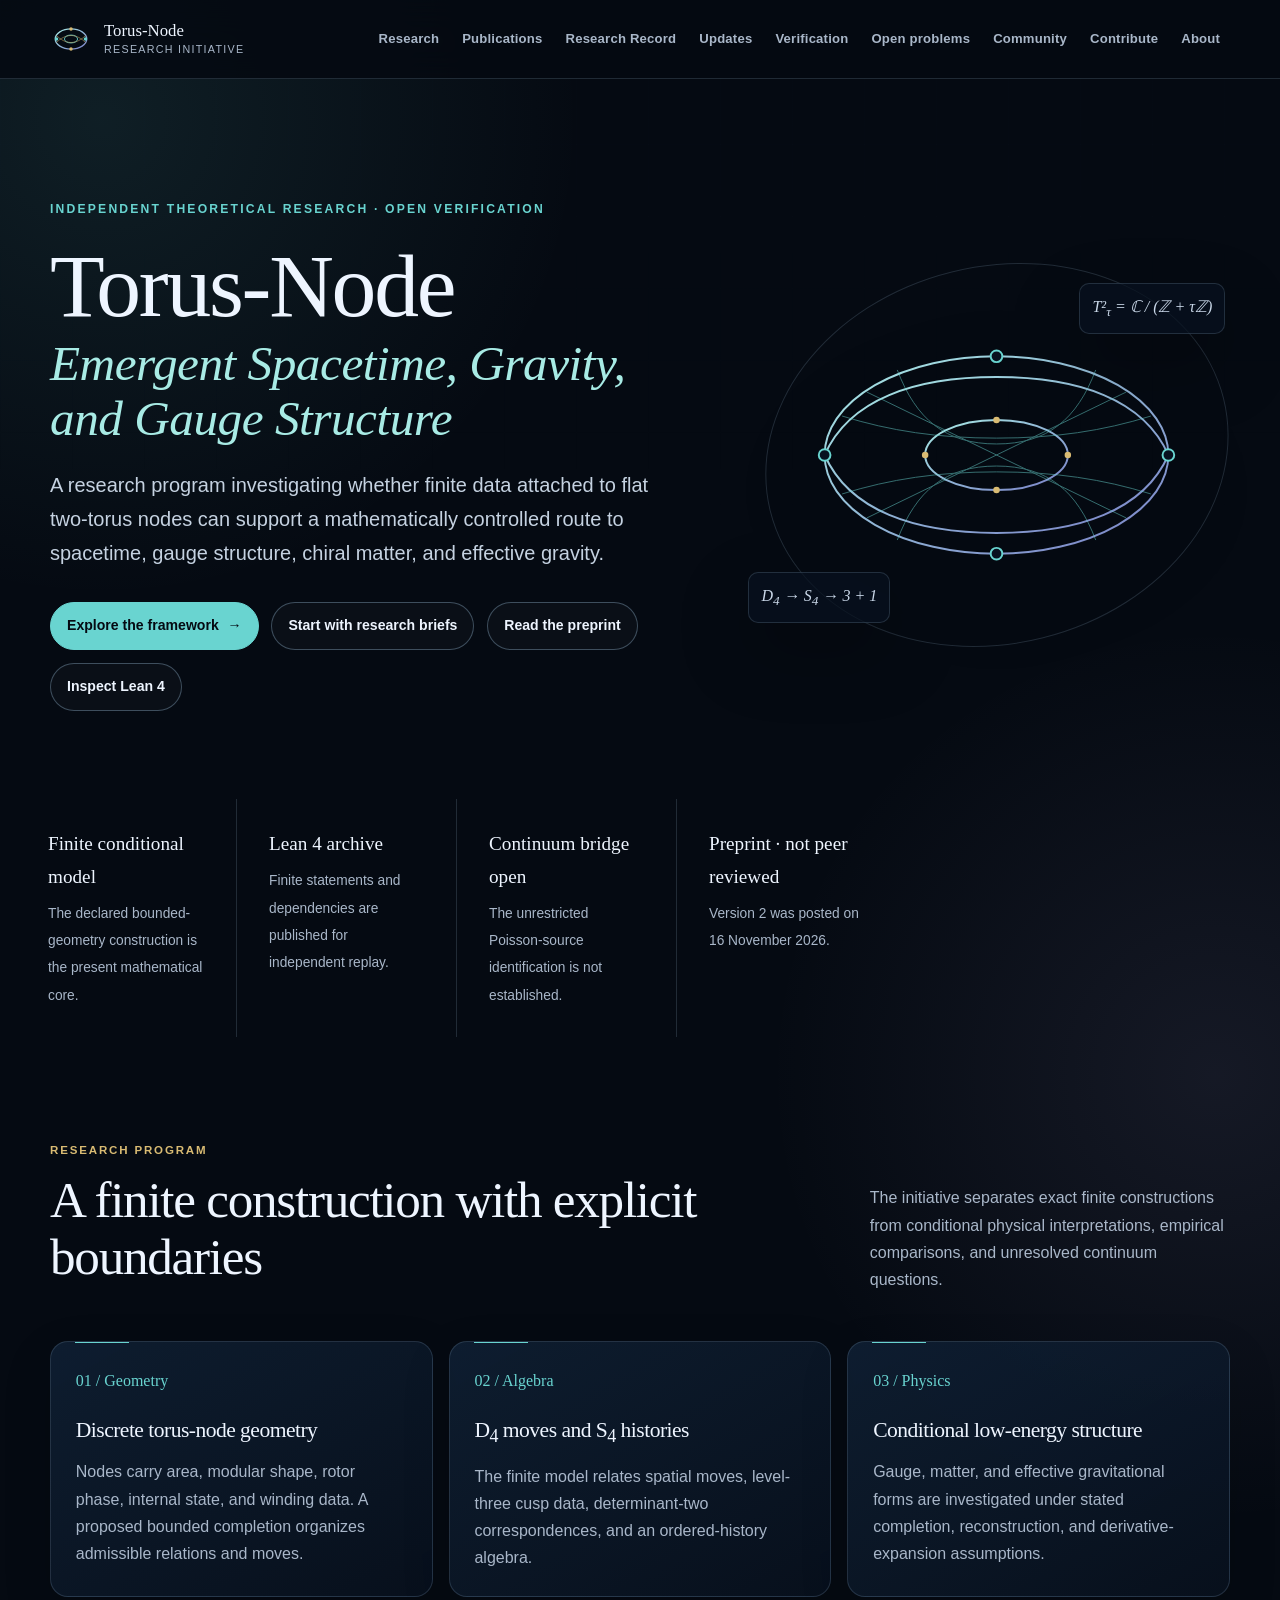
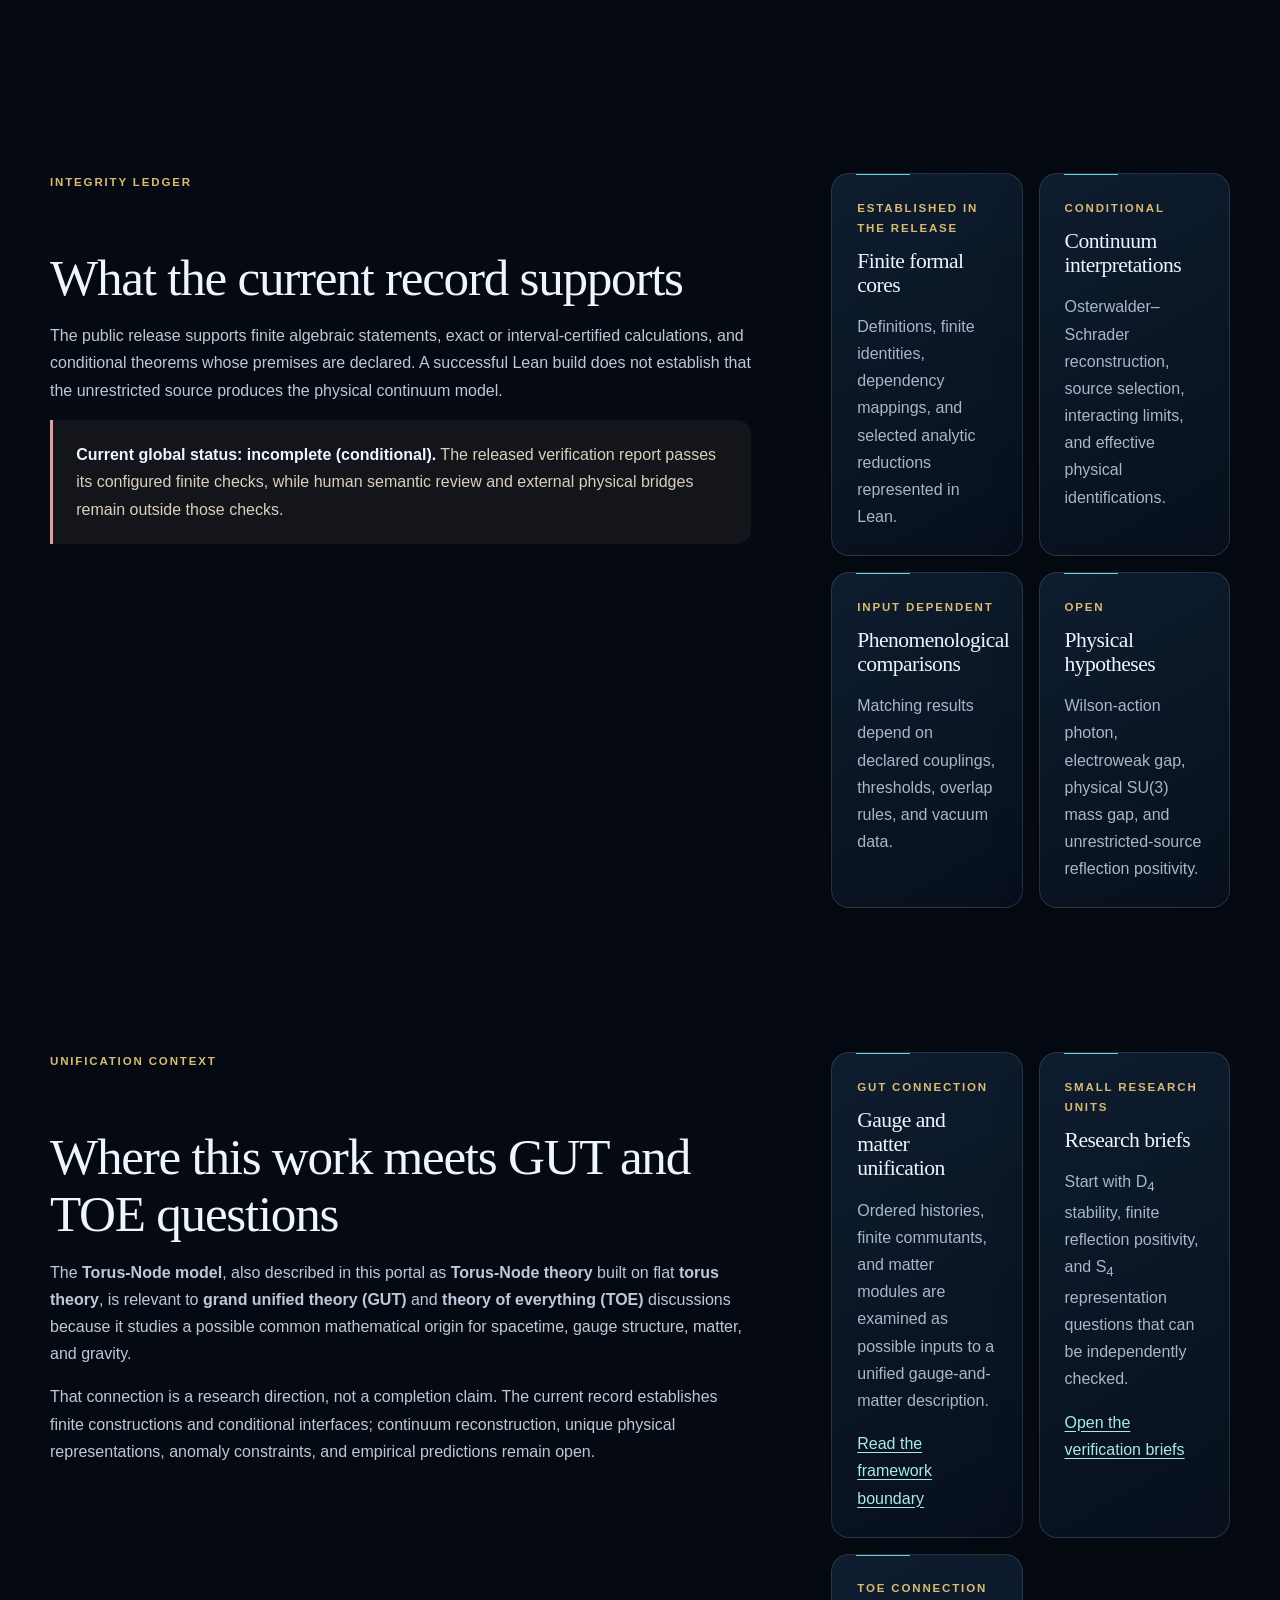
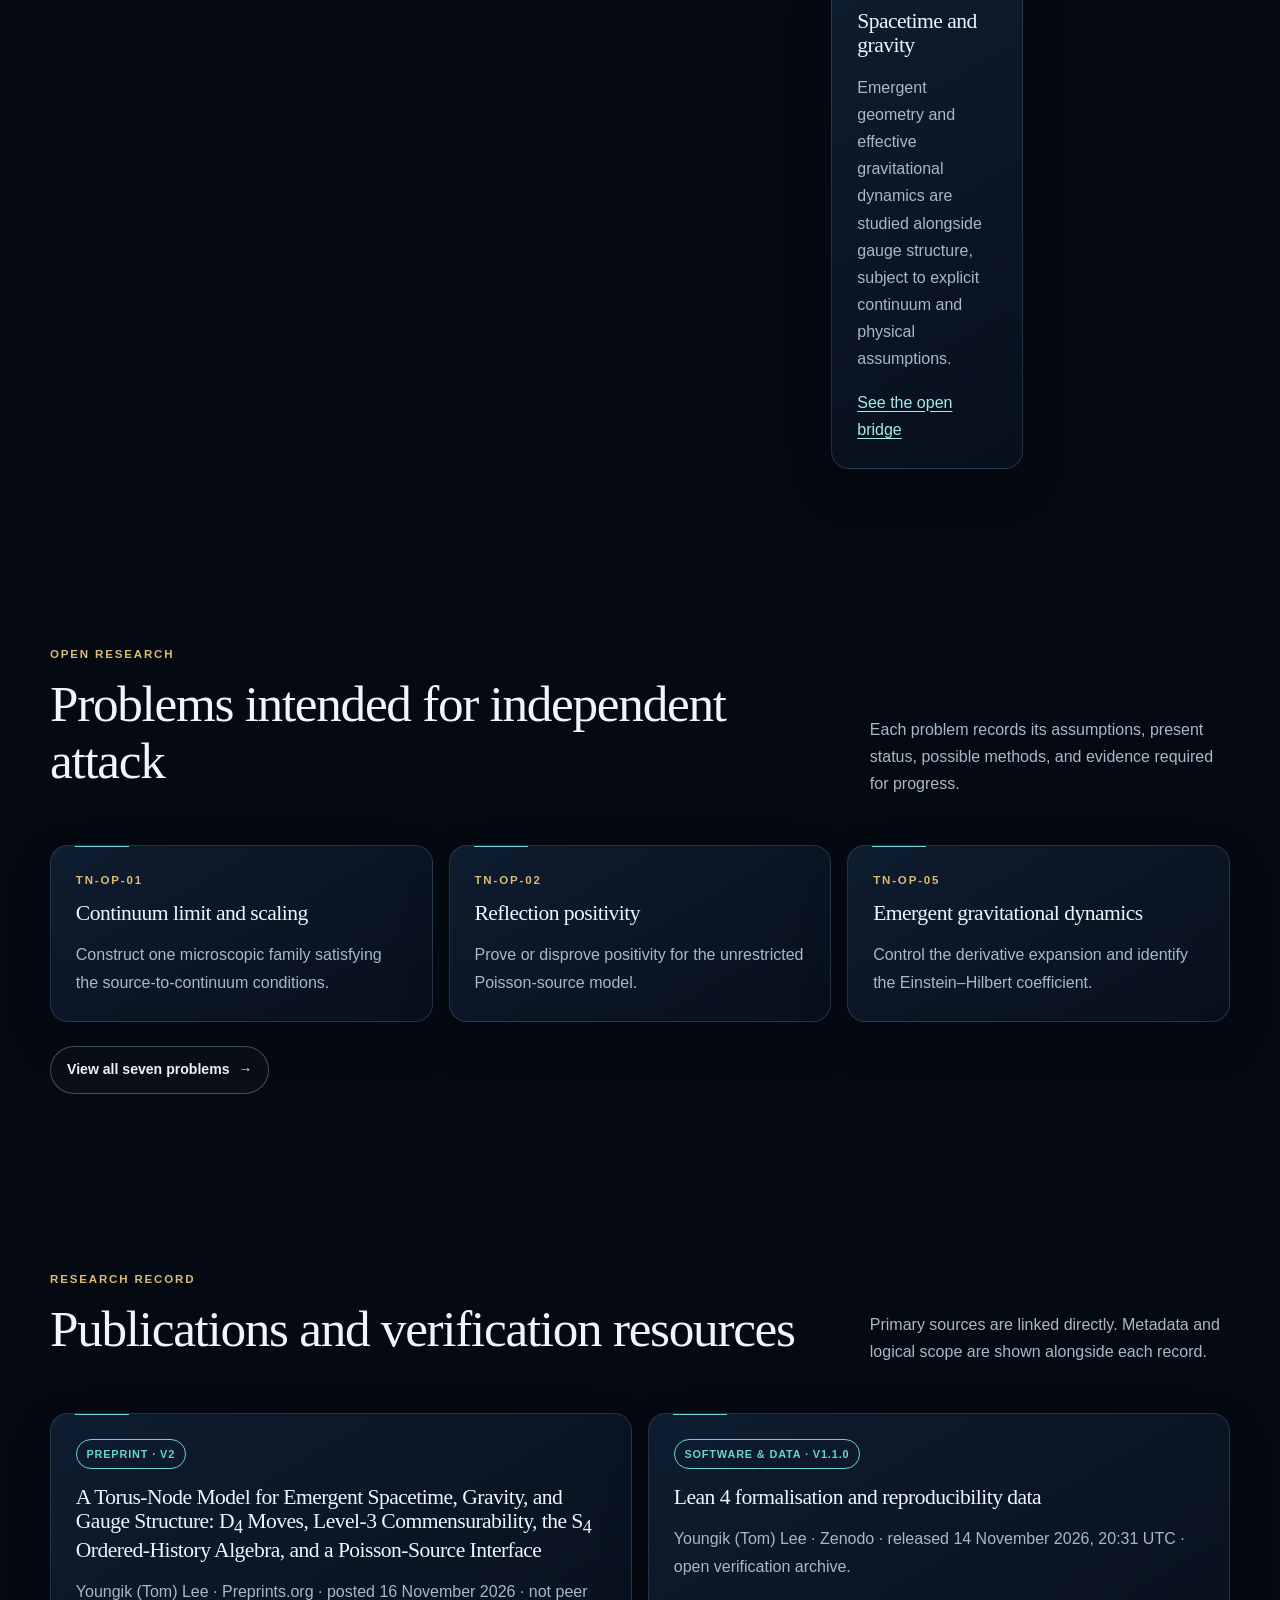
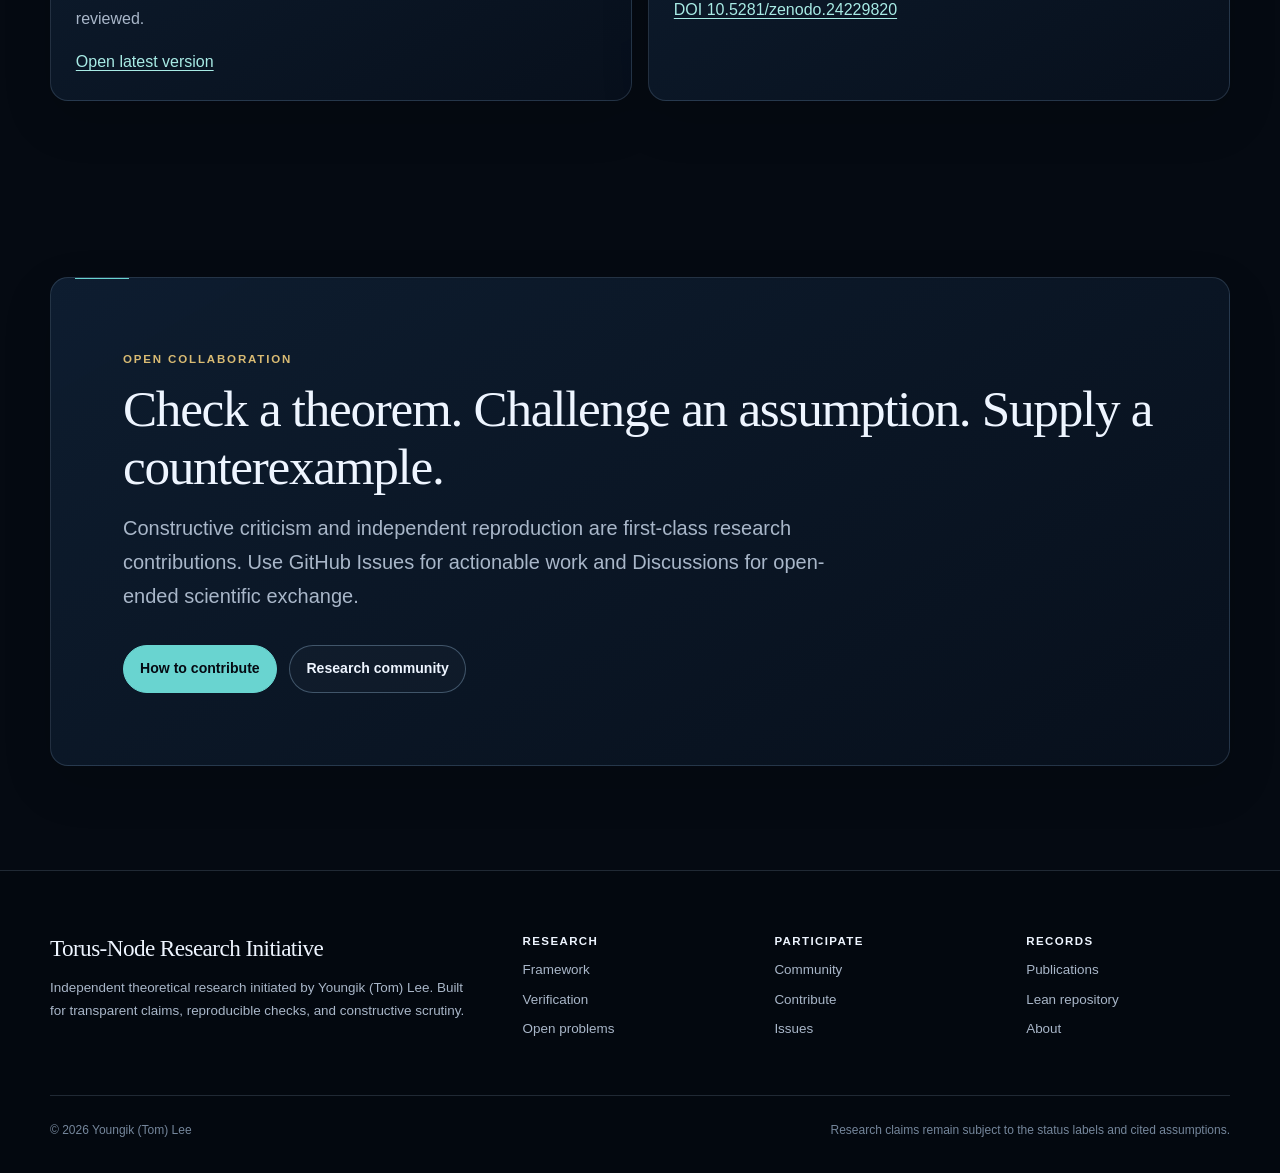
==== commit bafee40f: "Add research briefs discovery funnel" ====
--- a/index.html
+++ b/index.html
@@ -20,7 +20,7 @@
   <meta name="twitter:title" content="Torus-Node Model Research | Emergent Spacetime &amp; Quantum Gravity">
   <meta name="twitter:description" content="Independent Torus-Node model and torus theory research on emergent spacetime, quantum gravity, gauge structure, grand unified theory (GUT), and theory of everything (TOE).">
   <meta name="twitter:image" content="https://s6ygleee.github.io/torus-node/assets/images/torus-node-social.png">
-  <script type="application/ld+json">{"@context":"https://schema.org","@graph":[{"@type":"WebSite","@id":"https://s6ygleee.github.io/torus-node/#website","url":"https://s6ygleee.github.io/torus-node/","name":"Torus-Node Research Initiative","description":"Emergent Spacetime, Gravity, and Gauge Structure","inLanguage":"en","publisher":{"@id":"https://s6ygleee.github.io/torus-node/#youngik-tom-lee"}},{"@type":"WebPage","@id":"https://s6ygleee.github.io/torus-node/#webpage","url":"https://s6ygleee.github.io/torus-node/","name":"Torus-Node Model Research | Emergent Spacetime & Quantum Gravity","description":"Independent Torus-Node model and torus theory research on emergent spacetime, quantum gravity, gauge structure, grand unified theory (GUT), and theory of everything (TOE).","keywords":["Torus-Node","Torus-Node model","Torus-Node theory","torus theory","emergent spacetime","quantum gravity","grand unified theory","GUT","theory of everything","TOE","Lean 4 formal verification"],"isPartOf":{"@id":"https://s6ygleee.github.io/torus-node/#website"},"about":{"@id":"https://s6ygleee.github.io/torus-node/#initiative"},"dateModified":"2026-11-23","inLanguage":"en"},{"@type":"ResearchProject","@id":"https://s6ygleee.github.io/torus-node/#initiative","name":"Torus-Node Research Initiative","description":"Independent Torus-Node model and torus theory research on emergent spacetime, quantum gravity, gauge structure, grand unified theory, and theory of everything questions. The project does not claim a completed GUT or TOE.","keywords":["Torus-Node","Torus-Node model","Torus-Node theory","torus theory","emergent spacetime","quantum gravity","grand unified theory","GUT","theory of everything","TOE","Lean 4 formal verification"],"alternateName":["Torus-Node model","Torus-Node theory","Torus theory research"],"url":"https://s6ygleee.github.io/torus-node/","sameAs":["https://www.preprints.org/manuscript/202611.0941","https://github.com/s6ygleee/torus-node-lean4","https://doi.org/10.5281/zenodo.24229820"],"founder":{"@id":"https://s6ygleee.github.io/torus-node/#youngik-tom-lee"}},{"@type":"Person","@id":"https://s6ygleee.github.io/torus-node/#youngik-tom-lee","name":"Youngik (Tom) Lee","url":"https://github.com/s6ygleee","sameAs":["https://github.com/s6ygleee"]}]}</script>
+  <script type="application/ld+json">{"@context":"https://schema.org","@graph":[{"@type":"WebSite","@id":"https://s6ygleee.github.io/torus-node/#website","url":"https://s6ygleee.github.io/torus-node/","name":"Torus-Node Research Initiative","description":"Emergent Spacetime, Gravity, and Gauge Structure","inLanguage":"en","publisher":{"@id":"https://s6ygleee.github.io/torus-node/#youngik-tom-lee"}},{"@type":"WebPage","@id":"https://s6ygleee.github.io/torus-node/#webpage","url":"https://s6ygleee.github.io/torus-node/","name":"Torus-Node Model Research | Emergent Spacetime & Quantum Gravity","description":"Independent Torus-Node model and torus theory research on emergent spacetime, quantum gravity, gauge structure, grand unified theory (GUT), and theory of everything (TOE).","keywords":["Torus-Node","Torus-Node model","Torus-Node theory","torus theory","emergent spacetime","quantum gravity","grand unified theory","GUT","theory of everything","TOE","Lean 4 formal verification"],"isPartOf":{"@id":"https://s6ygleee.github.io/torus-node/#website"},"about":{"@id":"https://s6ygleee.github.io/torus-node/#initiative"},"dateModified":"2026-11-24","inLanguage":"en"},{"@type":"ResearchProject","@id":"https://s6ygleee.github.io/torus-node/#initiative","name":"Torus-Node Research Initiative","description":"Independent Torus-Node model and torus theory research on emergent spacetime, quantum gravity, gauge structure, grand unified theory, and theory of everything questions. The project does not claim a completed GUT or TOE.","keywords":["Torus-Node","Torus-Node model","Torus-Node theory","torus theory","emergent spacetime","quantum gravity","grand unified theory","GUT","theory of everything","TOE","Lean 4 formal verification"],"alternateName":["Torus-Node model","Torus-Node theory","Torus theory research"],"url":"https://s6ygleee.github.io/torus-node/","sameAs":["https://www.preprints.org/manuscript/202611.0941","https://github.com/s6ygleee/torus-node-lean4","https://doi.org/10.5281/zenodo.24229820"],"founder":{"@id":"https://s6ygleee.github.io/torus-node/#youngik-tom-lee"}},{"@type":"Person","@id":"https://s6ygleee.github.io/torus-node/#youngik-tom-lee","name":"Youngik (Tom) Lee","url":"https://github.com/s6ygleee","sameAs":["https://github.com/s6ygleee"]}]}</script>
   <!-- SEO:END -->
   <meta name="theme-color" content="#050a12">
   <meta name="google-site-verification" content="OmVE_s9zQdX3KdU8ONMf1OtzTQfxIhyMsjP9IjTv-5w" />
@@ -50,6 +50,7 @@
           <p class="lede">A research program investigating whether finite data attached to flat two-torus nodes can support a mathematically controlled route to spacetime, gauge structure, chiral matter, and effective gravity.</p>
           <div class="actions">
             <a class="button primary" href="research.html">Explore the framework <span aria-hidden="true">→</span></a>
+            <a class="button" href="research-briefs.html">Start with research briefs</a>
             <a class="button" href="https://www.preprints.org/manuscript/202611.0941">Read the preprint</a>
             <a class="button" href="https://github.com/s6ygleee/torus-node-lean4">Inspect Lean 4</a>
           </div>
@@ -112,6 +113,7 @@
         </div>
         <div class="grid two reveal">
           <article class="card"><span class="kicker">GUT connection</span><h3>Gauge and matter unification</h3><p>Ordered histories, finite commutants, and matter modules are examined as possible inputs to a unified gauge-and-matter description.</p><a href="research.html#unification-context">Read the framework boundary</a></article>
+          <article class="card"><span class="kicker">Small research units</span><h3>Research briefs</h3><p>Start with D<sub>4</sub> stability, finite reflection positivity, and S<sub>4</sub> representation questions that can be independently checked.</p><a href="research-briefs.html">Open the verification briefs</a></article>
           <article class="card"><span class="kicker">TOE connection</span><h3>Spacetime and gravity</h3><p>Emergent geometry and effective gravitational dynamics are studied alongside gauge structure, subject to explicit continuum and physical assumptions.</p><a href="open-problems.html#continuum-limit">See the open bridge</a></article>
         </div>
       </div>
@@ -133,7 +135,7 @@
       <div class="shell">
         <div class="section-head reveal"><div><span class="kicker">Research record</span><h2>Publications and verification resources</h2></div><p>Primary sources are linked directly. Metadata and logical scope are shown alongside each record.</p></div>
         <div class="grid two"><!-- AUTO:INDEX_PREPRINT:START -->
-          <article class="card reveal"><span class="tag preprint">Preprint · v2</span><h3 style="margin-top:1rem">A Torus-Node Model for Emergent Spacetime, Gravity, and Gauge Structure: &amp;lt;span class=&quot;math-tex&quot;&amp;gt;\( D<sub>4</sub> \) Moves, Level-3 Commensurability, the &amp;lt;span class=&quot;math-tex&quot;&amp;gt;\( S_4 \) Ordered-History Algebra, and a Poisson-Source Interface</h3><p>Youngik (Tom) Lee · Preprints.org · posted <time datetime="2026-11-16">16 November 2026</time> · not peer reviewed.</p><p><a href="https://doi.org/10.20944/preprints202611.0941.v2">Open version DOI</a></p></article>
+          <article class="card reveal"><span class="tag preprint">Preprint · v2</span><h3 style="margin-top:1rem">A Torus-Node Model for Emergent Spacetime, Gravity, and Gauge Structure: D<sub>4</sub> Moves, Level-3 Commensurability, the S<sub>4</sub> Ordered-History Algebra, and a Poisson-Source Interface</h3><p>Youngik (Tom) Lee · Preprints.org · posted <time datetime="2026-11-16">16 November 2026</time> · not peer reviewed.</p><p><a href="https://www.preprints.org/manuscript/202611.0941">Open latest version</a></p></article>
 <!-- AUTO:INDEX_PREPRINT:END --><!-- AUTO:INDEX_SOFTWARE:START -->
           <article class="card reveal"><span class="tag preprint">Software &amp; data · v1.1.0</span><h3 style="margin-top:1rem">Lean 4 formalisation and reproducibility data</h3><p>Youngik (Tom) Lee · Zenodo · released <time datetime="2026-11-14T20:31:04.017494Z">14 November 2026, 20:31 UTC</time> · open verification archive.</p><p><a href="https://doi.org/10.5281/zenodo.24229820">DOI 10.5281/zenodo.24229820</a></p></article>
 <!-- AUTO:INDEX_SOFTWARE:END -->
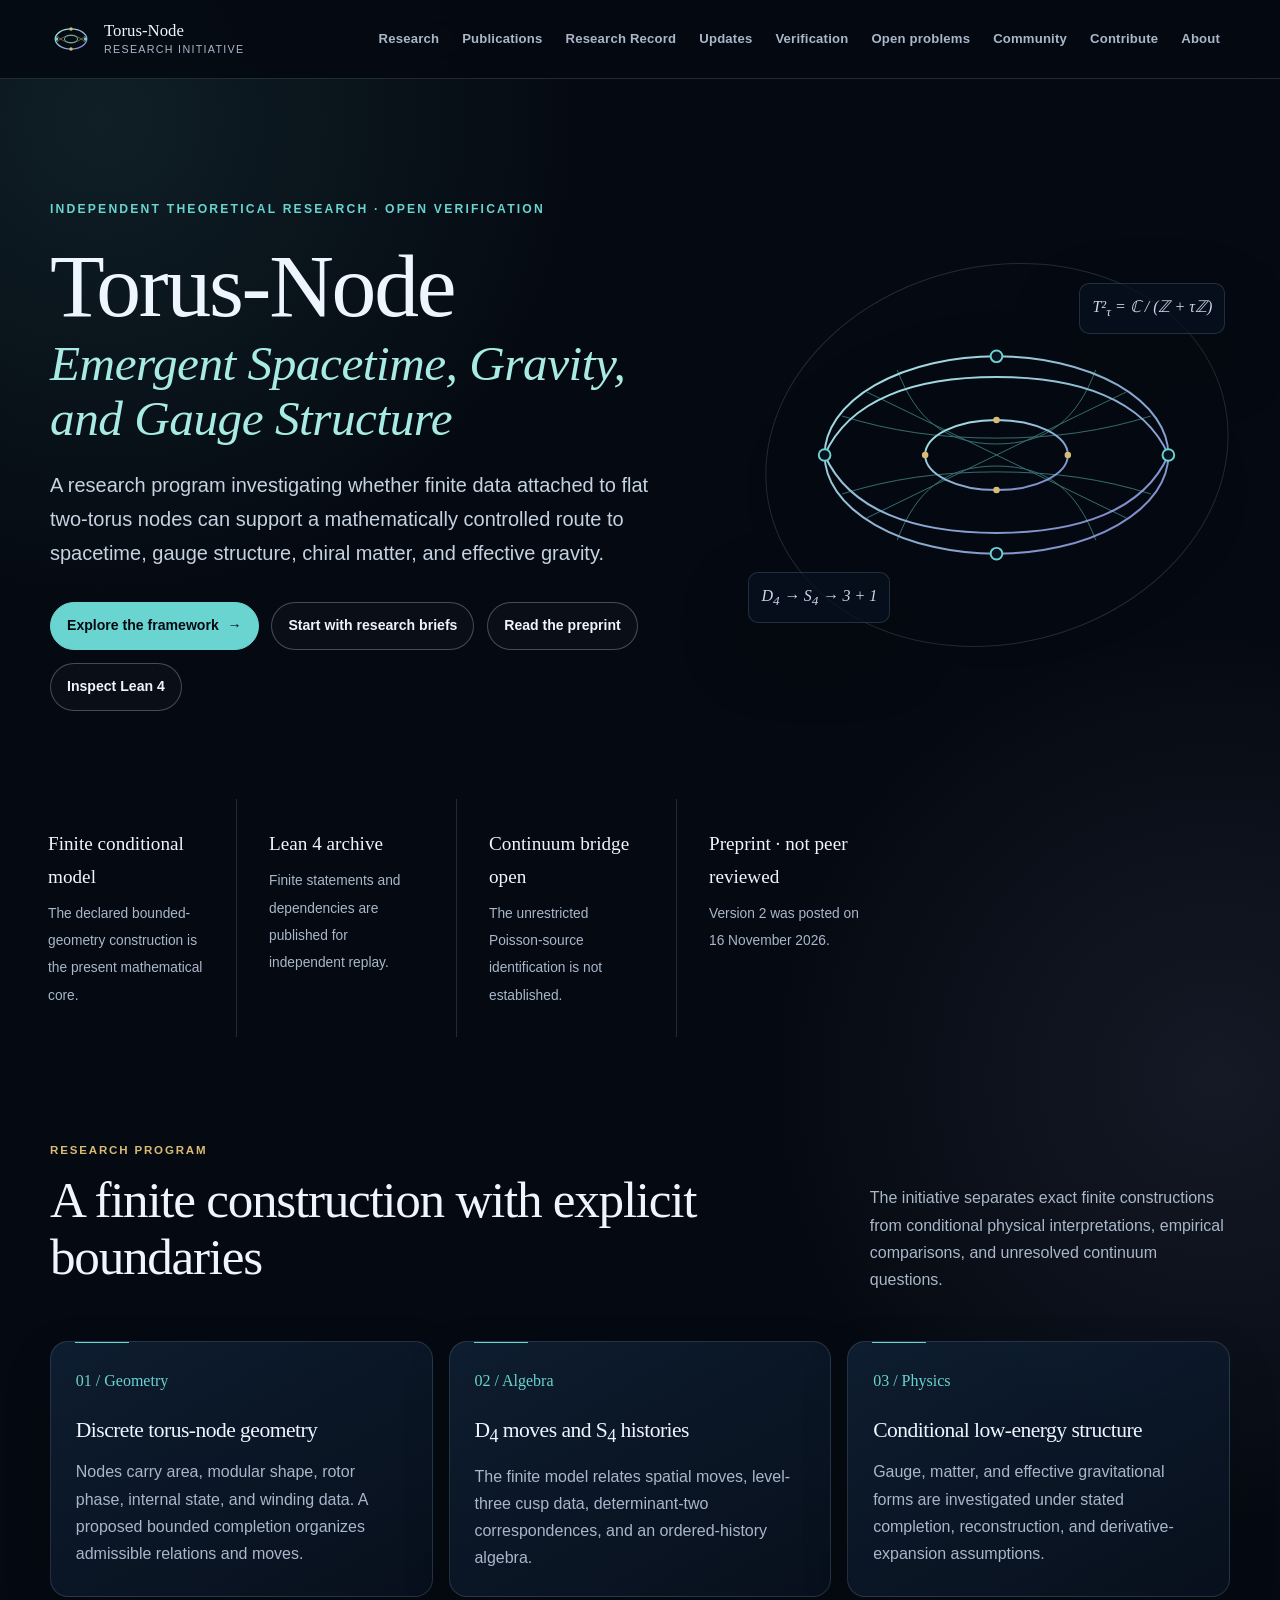
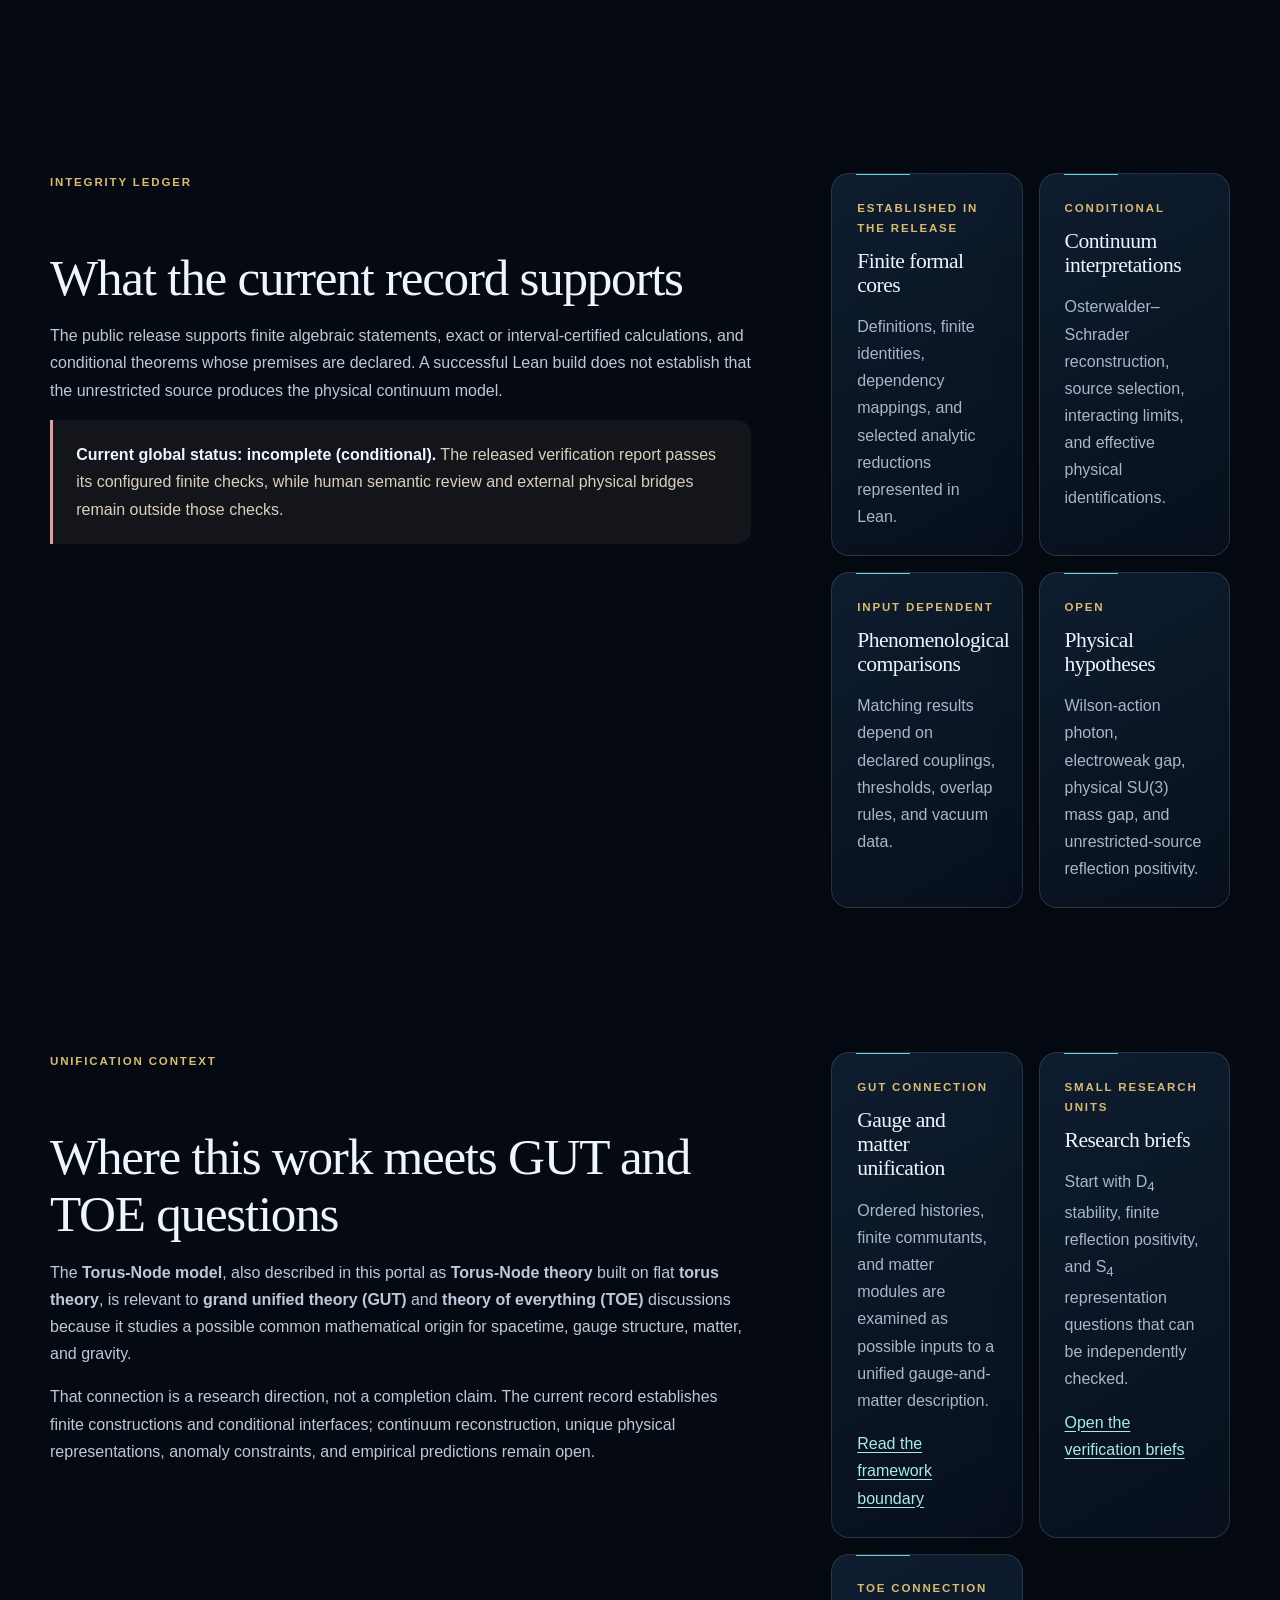
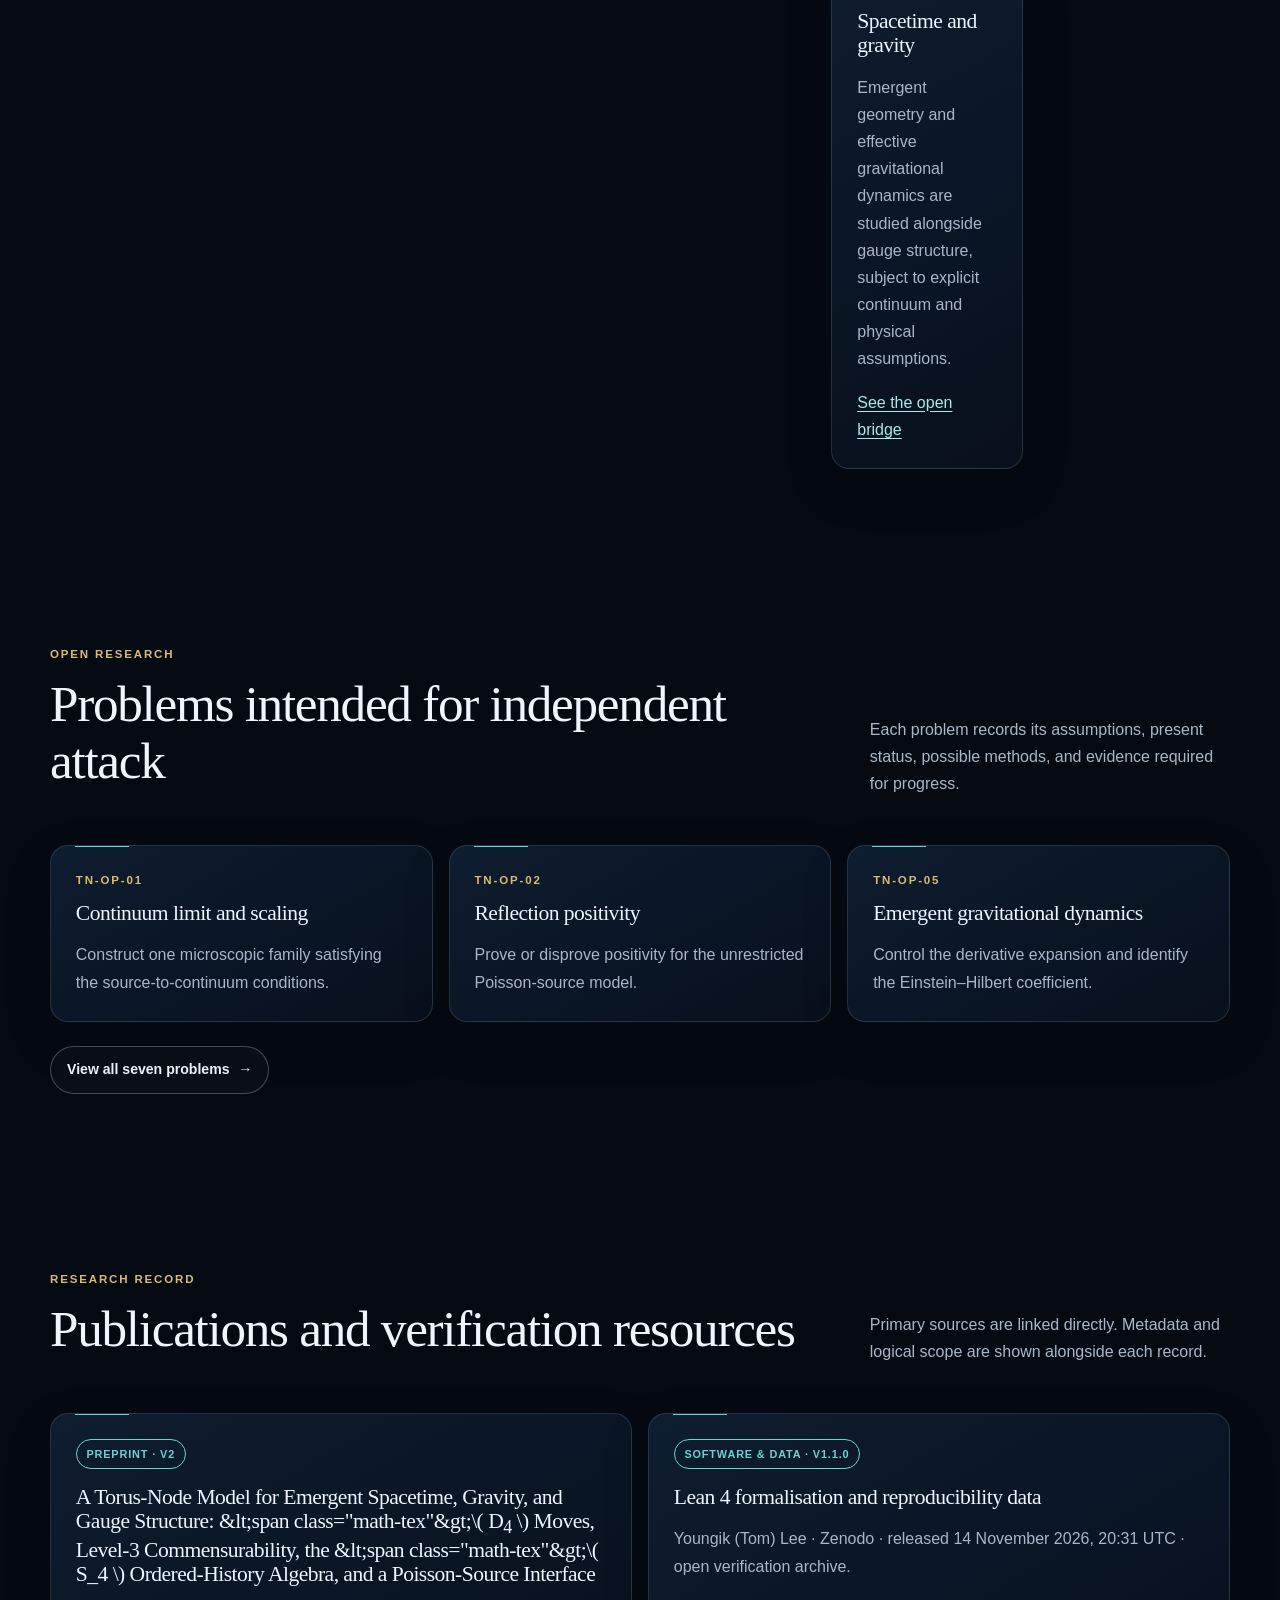
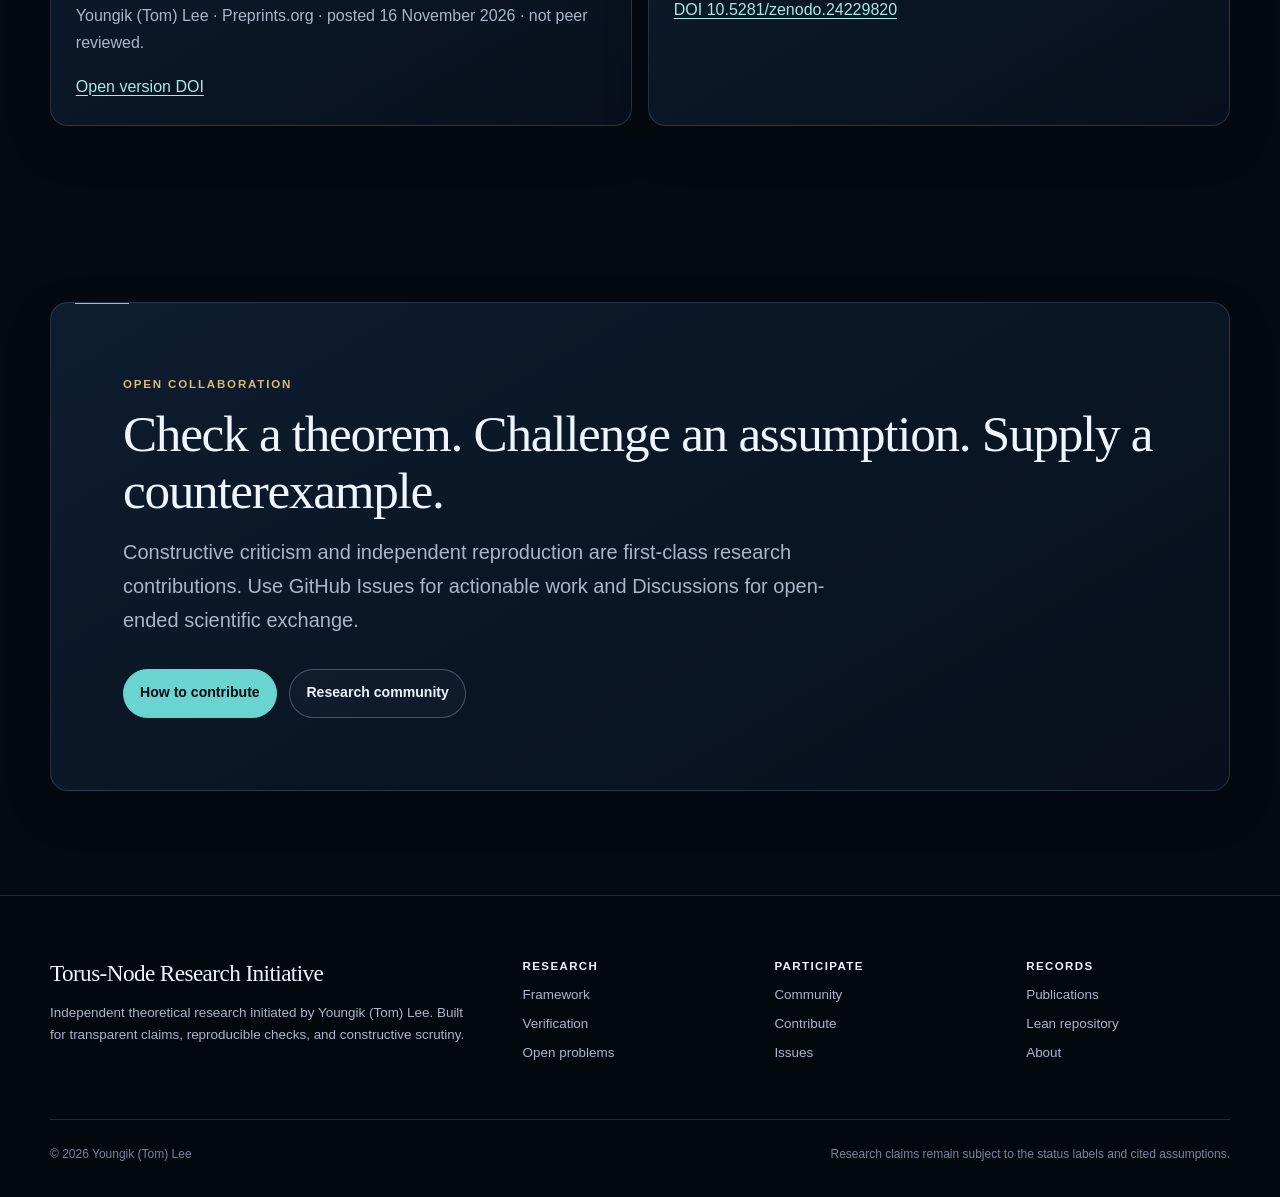
==== commit 8b3353a0: "Merge remote-tracking branch 'origin/main'" ====
--- a/index.html
+++ b/index.html
@@ -135,7 +135,7 @@
       <div class="shell">
         <div class="section-head reveal"><div><span class="kicker">Research record</span><h2>Publications and verification resources</h2></div><p>Primary sources are linked directly. Metadata and logical scope are shown alongside each record.</p></div>
         <div class="grid two"><!-- AUTO:INDEX_PREPRINT:START -->
-          <article class="card reveal"><span class="tag preprint">Preprint · v2</span><h3 style="margin-top:1rem">A Torus-Node Model for Emergent Spacetime, Gravity, and Gauge Structure: D<sub>4</sub> Moves, Level-3 Commensurability, the S<sub>4</sub> Ordered-History Algebra, and a Poisson-Source Interface</h3><p>Youngik (Tom) Lee · Preprints.org · posted <time datetime="2026-11-16">16 November 2026</time> · not peer reviewed.</p><p><a href="https://www.preprints.org/manuscript/202611.0941">Open latest version</a></p></article>
+          <article class="card reveal"><span class="tag preprint">Preprint · v2</span><h3 style="margin-top:1rem">A Torus-Node Model for Emergent Spacetime, Gravity, and Gauge Structure: &amp;lt;span class=&quot;math-tex&quot;&amp;gt;\( D<sub>4</sub> \) Moves, Level-3 Commensurability, the &amp;lt;span class=&quot;math-tex&quot;&amp;gt;\( S_4 \) Ordered-History Algebra, and a Poisson-Source Interface</h3><p>Youngik (Tom) Lee · Preprints.org · posted <time datetime="2026-11-16">16 November 2026</time> · not peer reviewed.</p><p><a href="https://doi.org/10.20944/preprints202611.0941.v2">Open version DOI</a></p></article>
 <!-- AUTO:INDEX_PREPRINT:END --><!-- AUTO:INDEX_SOFTWARE:START -->
           <article class="card reveal"><span class="tag preprint">Software &amp; data · v1.1.0</span><h3 style="margin-top:1rem">Lean 4 formalisation and reproducibility data</h3><p>Youngik (Tom) Lee · Zenodo · released <time datetime="2026-11-14T20:31:04.017494Z">14 November 2026, 20:31 UTC</time> · open verification archive.</p><p><a href="https://doi.org/10.5281/zenodo.24229820">DOI 10.5281/zenodo.24229820</a></p></article>
 <!-- AUTO:INDEX_SOFTWARE:END -->
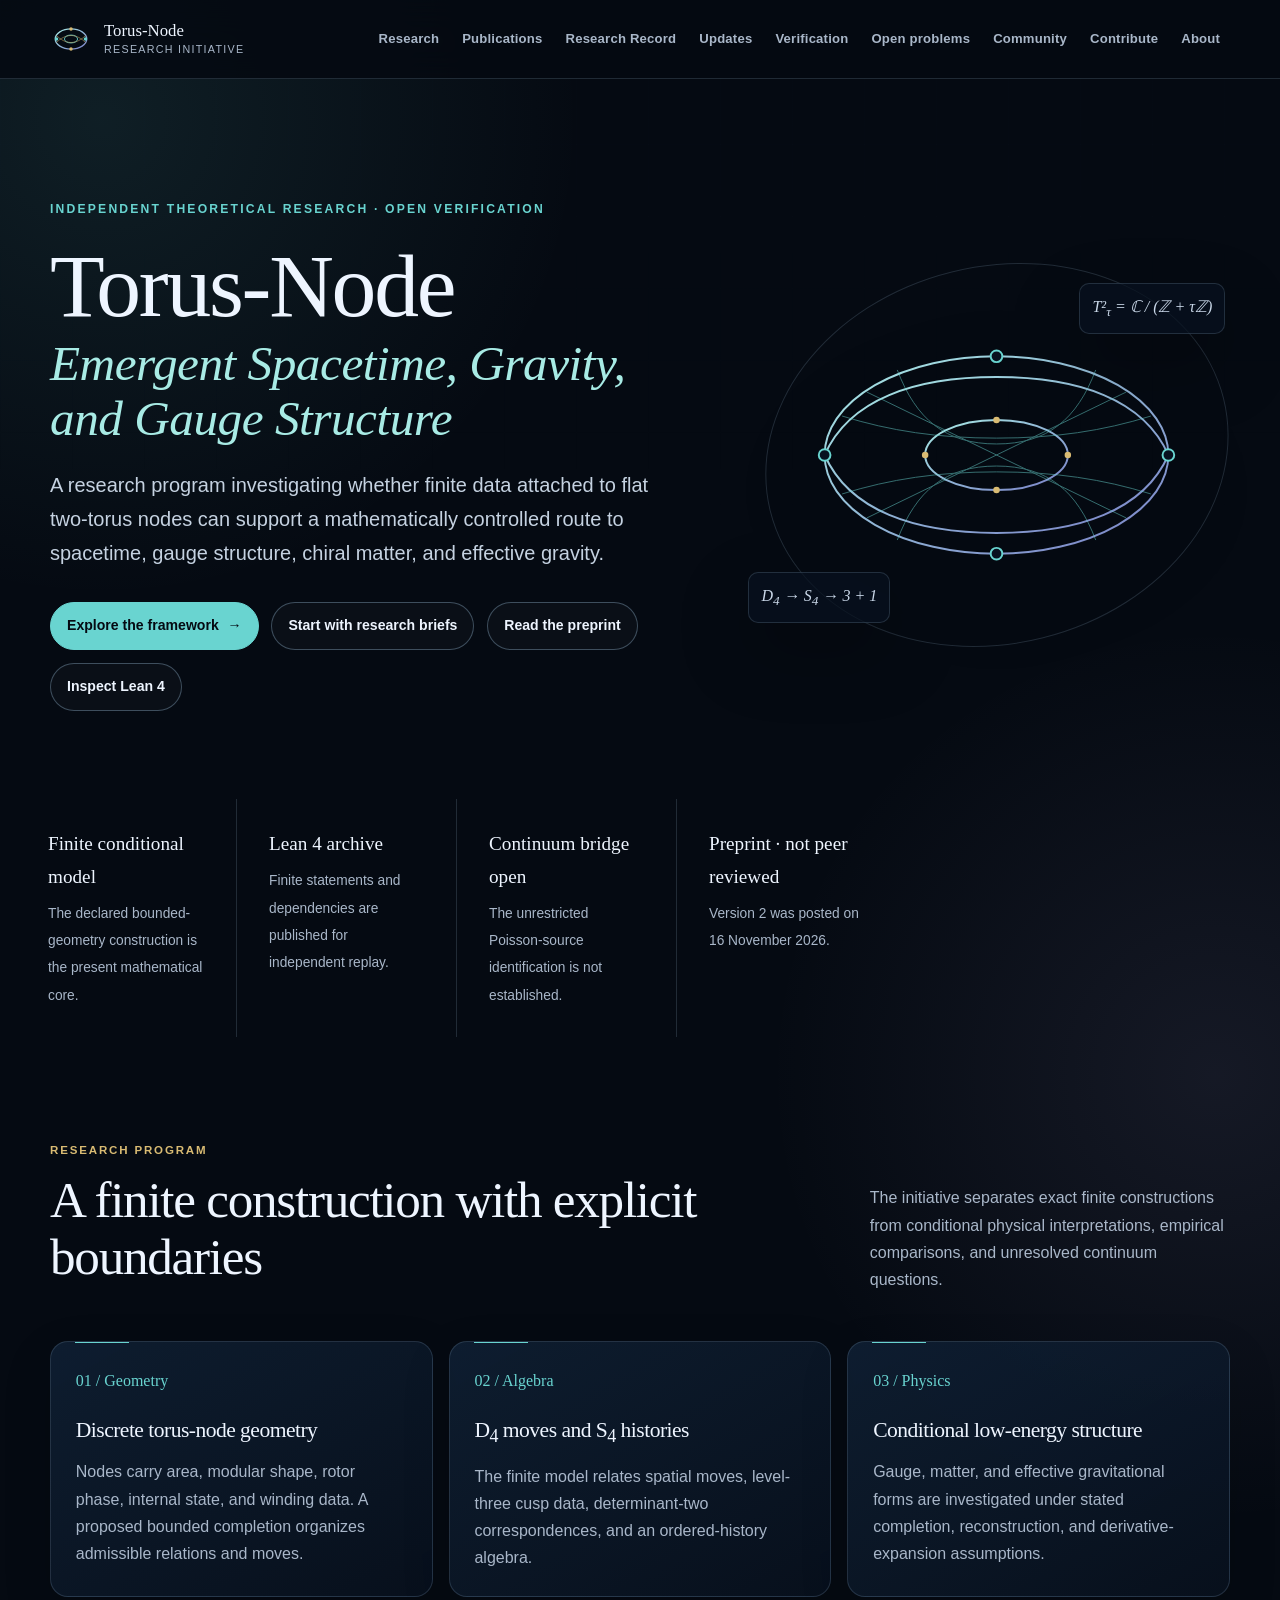
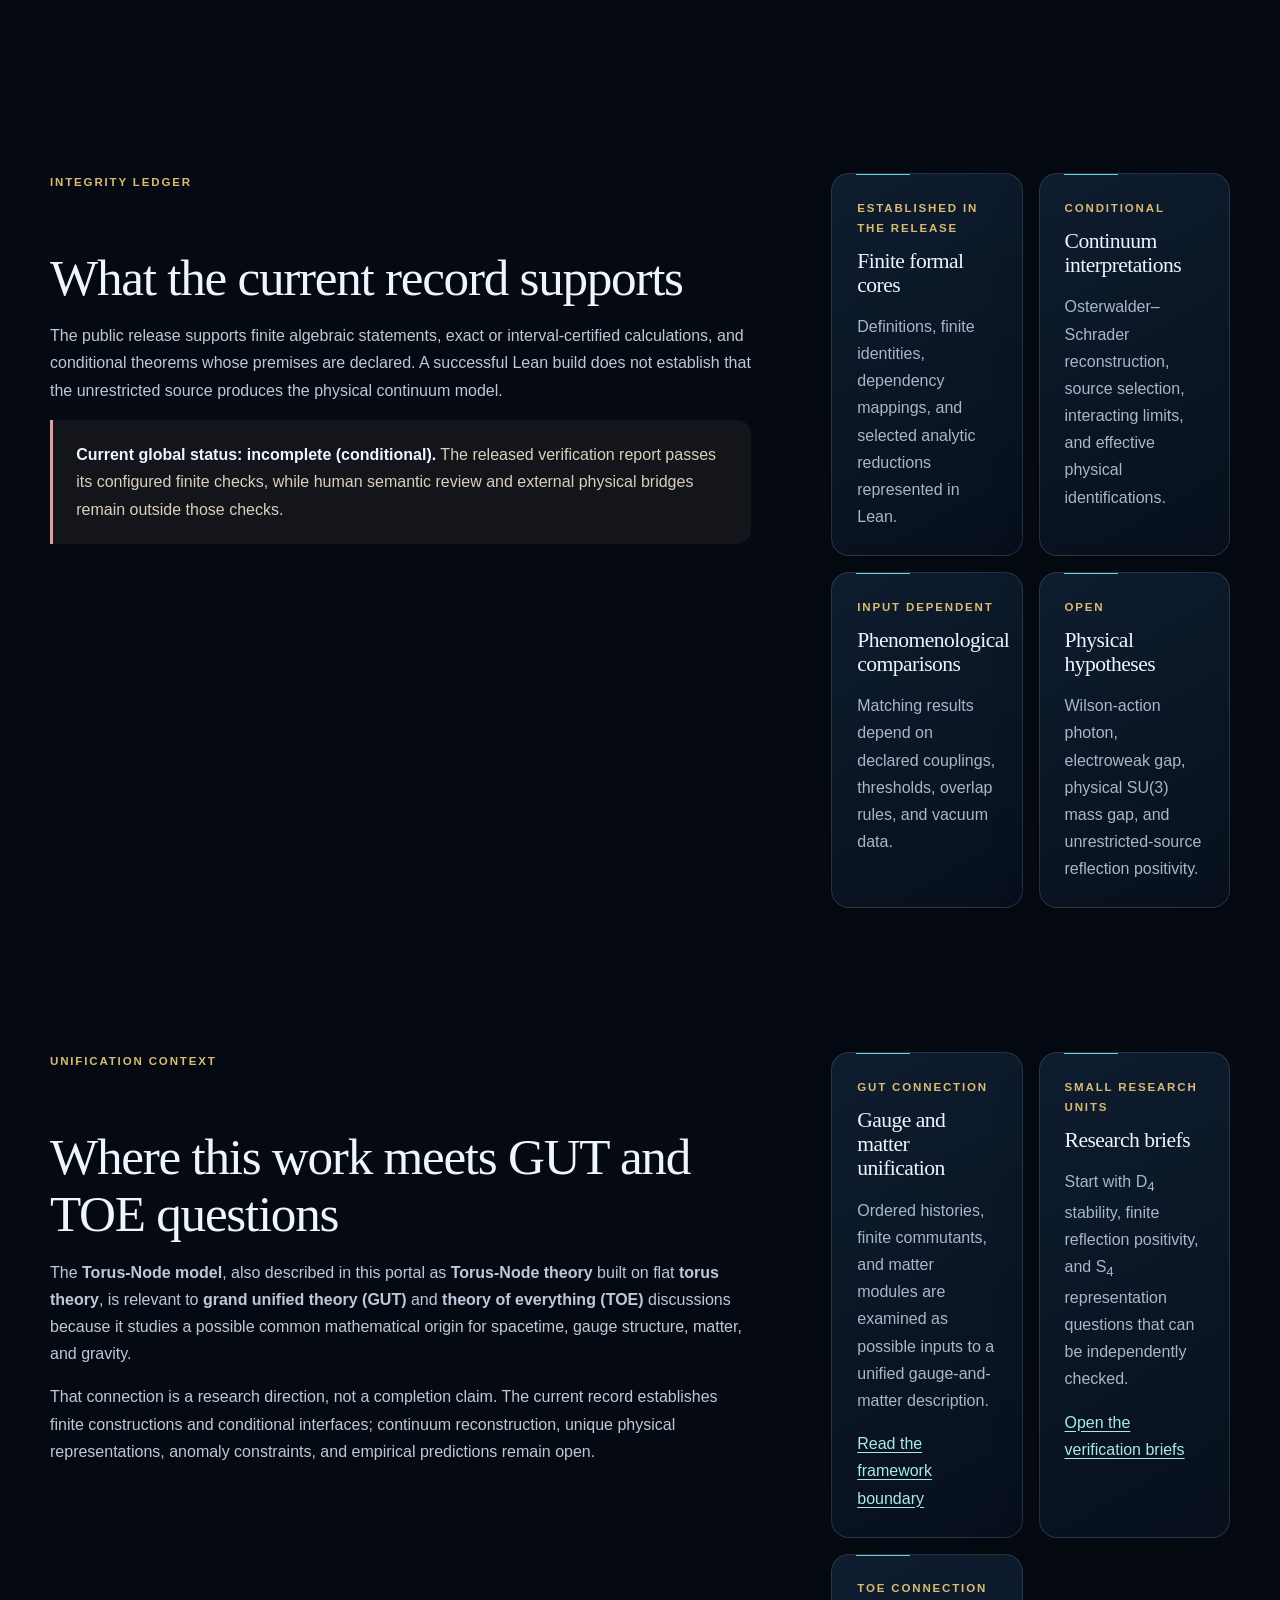
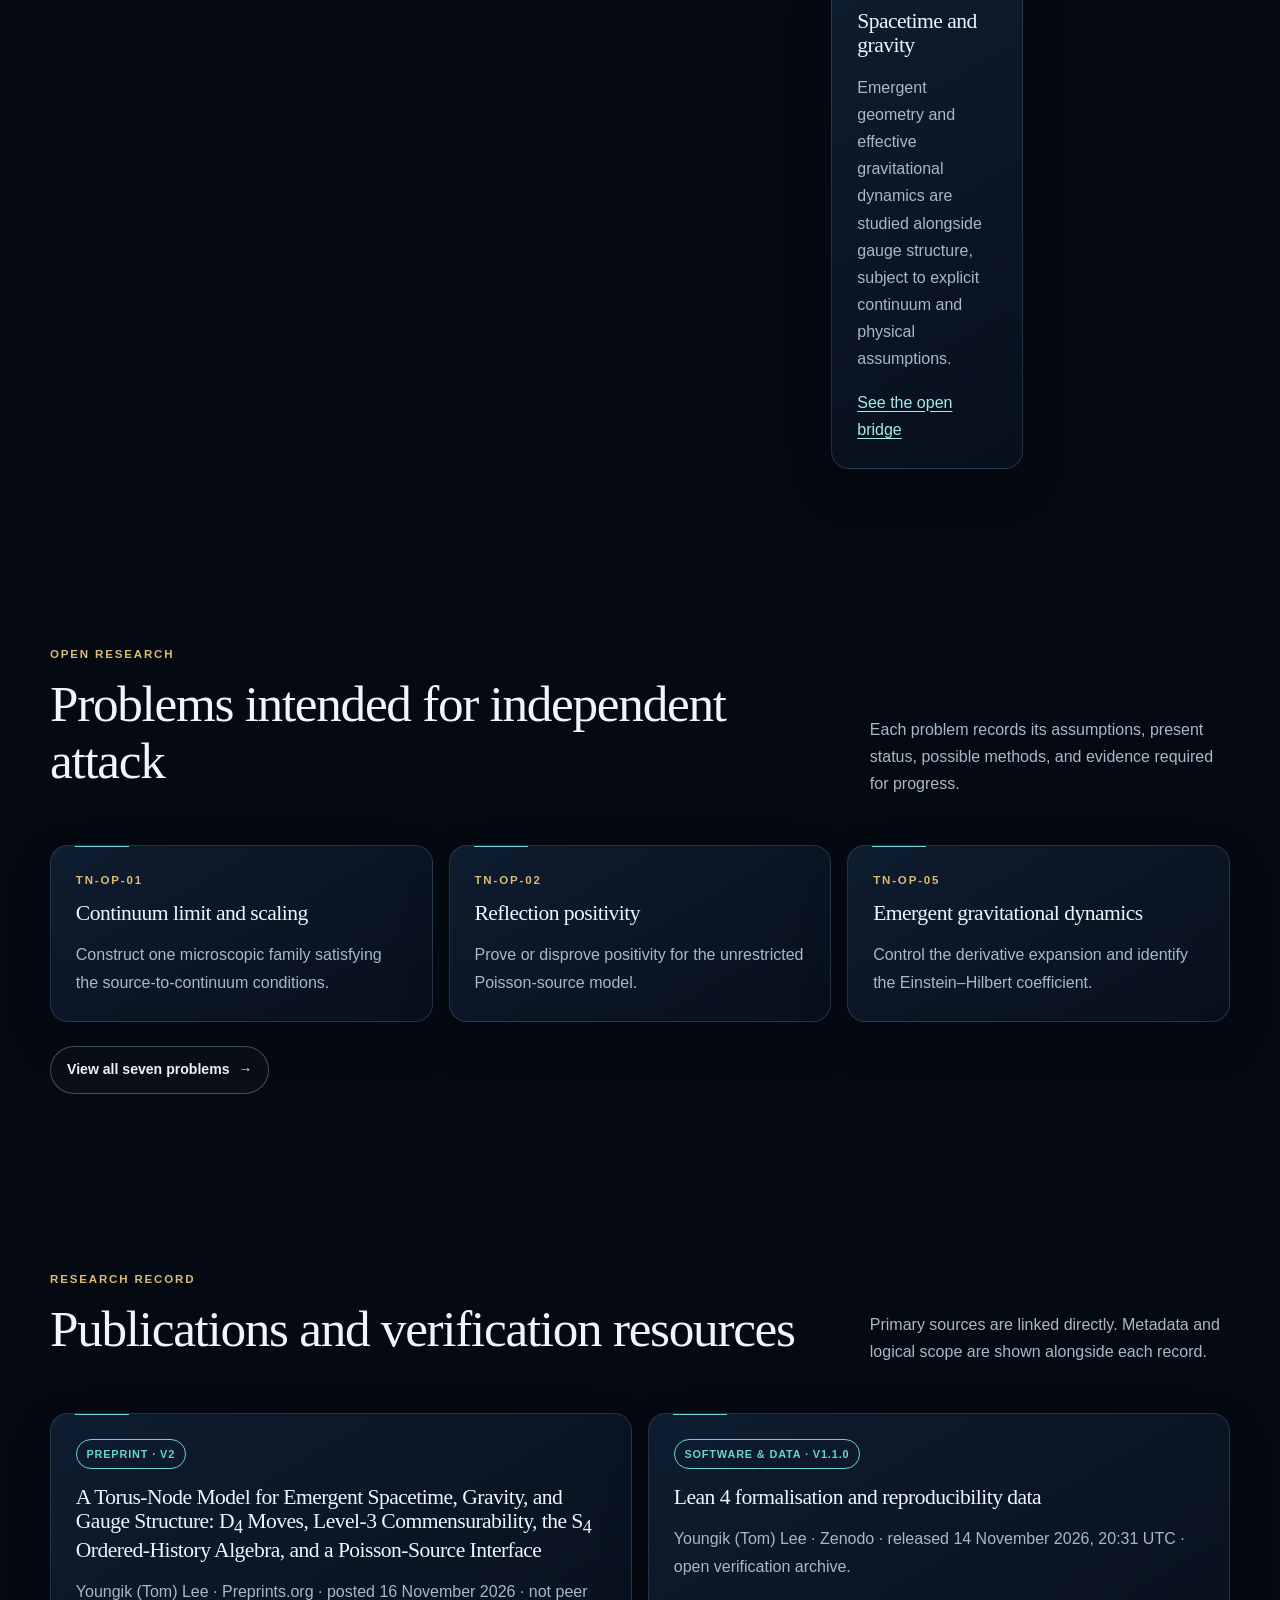
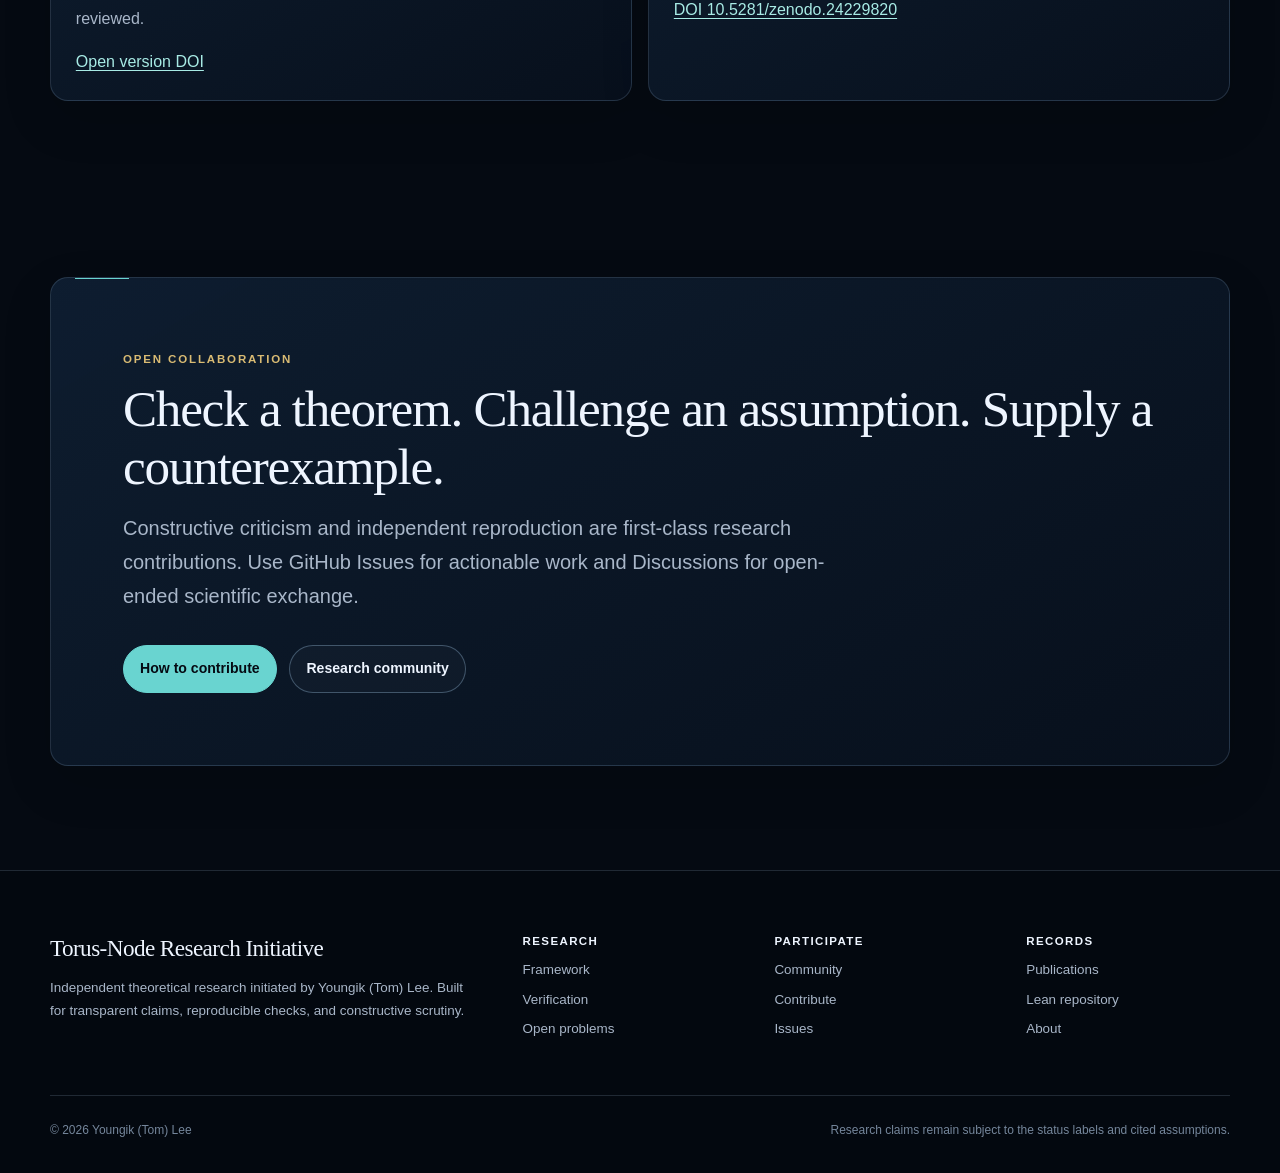
==== commit 242a0cdf: "Normalize verified preprint metadata" ====
--- a/index.html
+++ b/index.html
@@ -135,7 +135,7 @@
       <div class="shell">
         <div class="section-head reveal"><div><span class="kicker">Research record</span><h2>Publications and verification resources</h2></div><p>Primary sources are linked directly. Metadata and logical scope are shown alongside each record.</p></div>
         <div class="grid two"><!-- AUTO:INDEX_PREPRINT:START -->
-          <article class="card reveal"><span class="tag preprint">Preprint · v2</span><h3 style="margin-top:1rem">A Torus-Node Model for Emergent Spacetime, Gravity, and Gauge Structure: &amp;lt;span class=&quot;math-tex&quot;&amp;gt;\( D<sub>4</sub> \) Moves, Level-3 Commensurability, the &amp;lt;span class=&quot;math-tex&quot;&amp;gt;\( S_4 \) Ordered-History Algebra, and a Poisson-Source Interface</h3><p>Youngik (Tom) Lee · Preprints.org · posted <time datetime="2026-11-16">16 November 2026</time> · not peer reviewed.</p><p><a href="https://doi.org/10.20944/preprints202611.0941.v2">Open version DOI</a></p></article>
+          <article class="card reveal"><span class="tag preprint">Preprint · v2</span><h3 style="margin-top:1rem">A Torus-Node Model for Emergent Spacetime, Gravity, and Gauge Structure: D<sub>4</sub> Moves, Level-3 Commensurability, the S<sub>4</sub> Ordered-History Algebra, and a Poisson-Source Interface</h3><p>Youngik (Tom) Lee · Preprints.org · posted <time datetime="2026-11-16">16 November 2026</time> · not peer reviewed.</p><p><a href="https://doi.org/10.20944/preprints202611.0941.v2">Open version DOI</a></p></article>
 <!-- AUTO:INDEX_PREPRINT:END --><!-- AUTO:INDEX_SOFTWARE:START -->
           <article class="card reveal"><span class="tag preprint">Software &amp; data · v1.1.0</span><h3 style="margin-top:1rem">Lean 4 formalisation and reproducibility data</h3><p>Youngik (Tom) Lee · Zenodo · released <time datetime="2026-11-14T20:31:04.017494Z">14 November 2026, 20:31 UTC</time> · open verification archive.</p><p><a href="https://doi.org/10.5281/zenodo.24229820">DOI 10.5281/zenodo.24229820</a></p></article>
 <!-- AUTO:INDEX_SOFTWARE:END -->
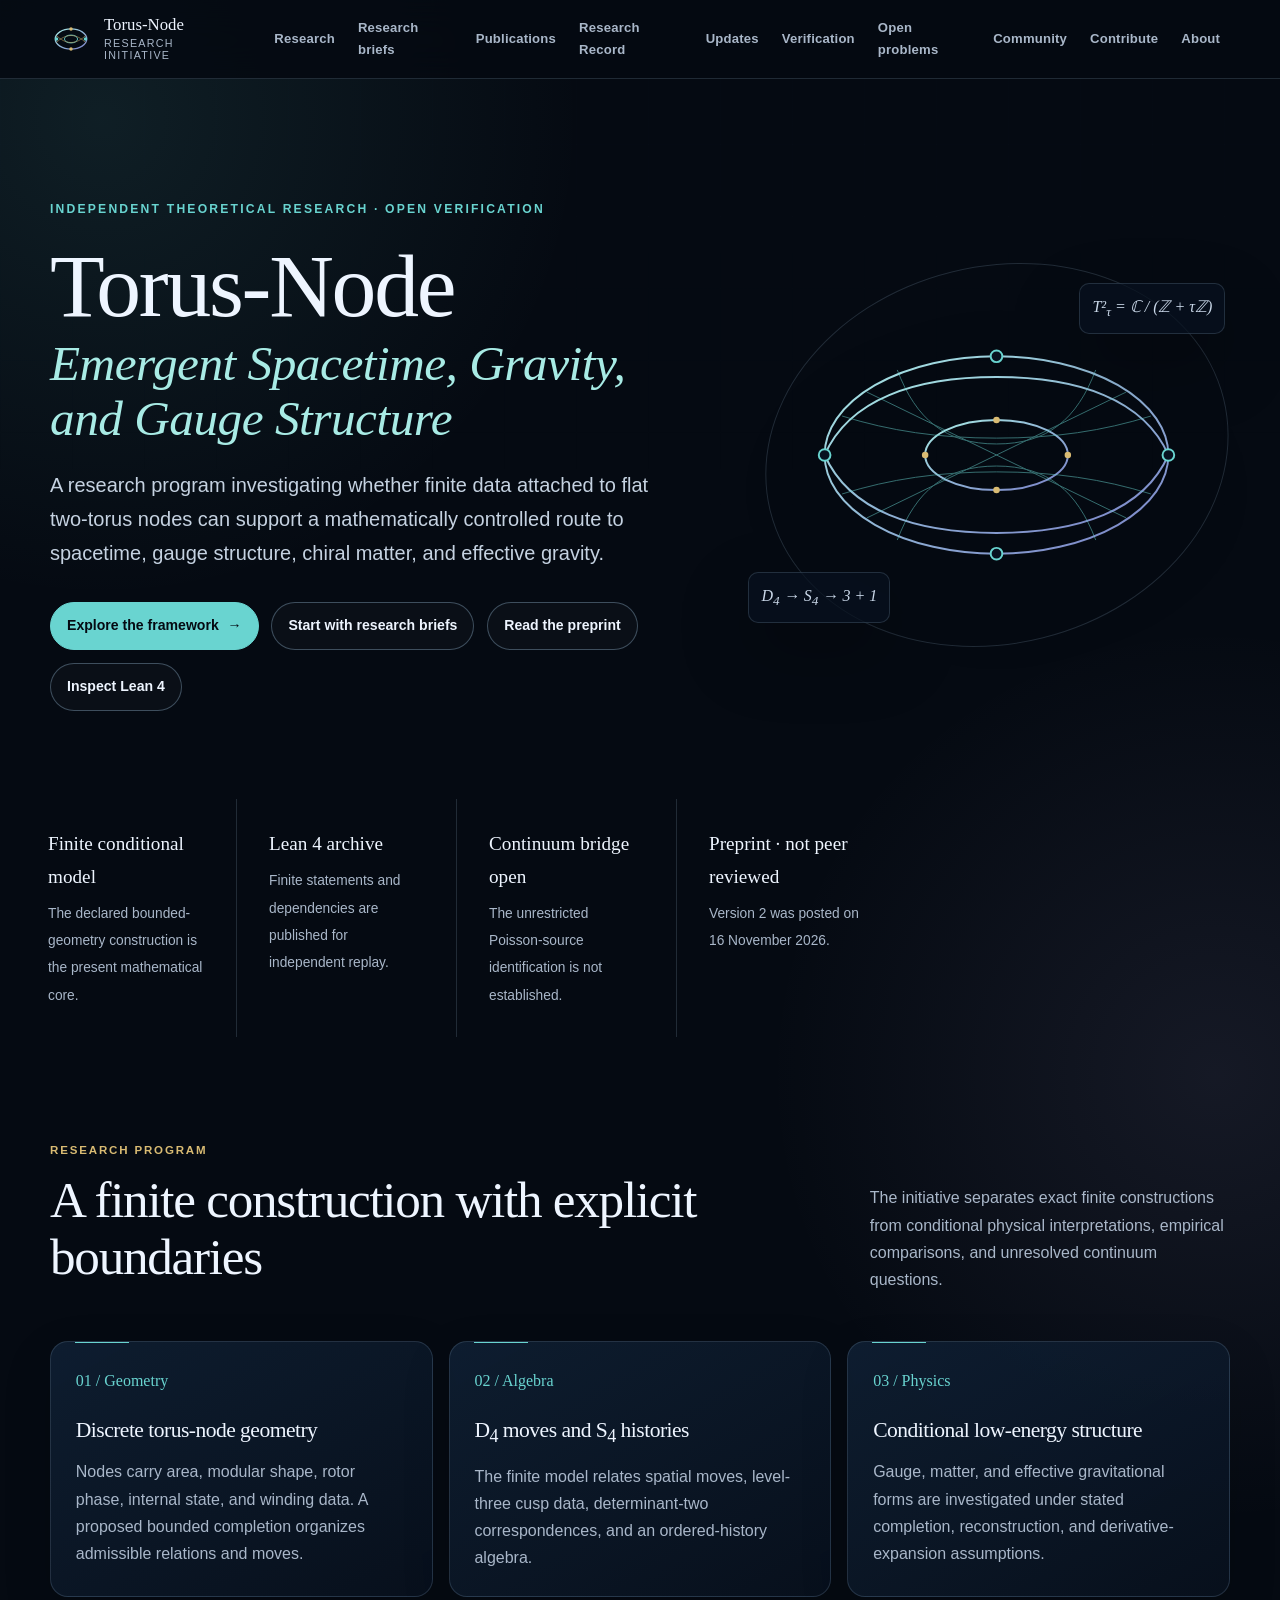
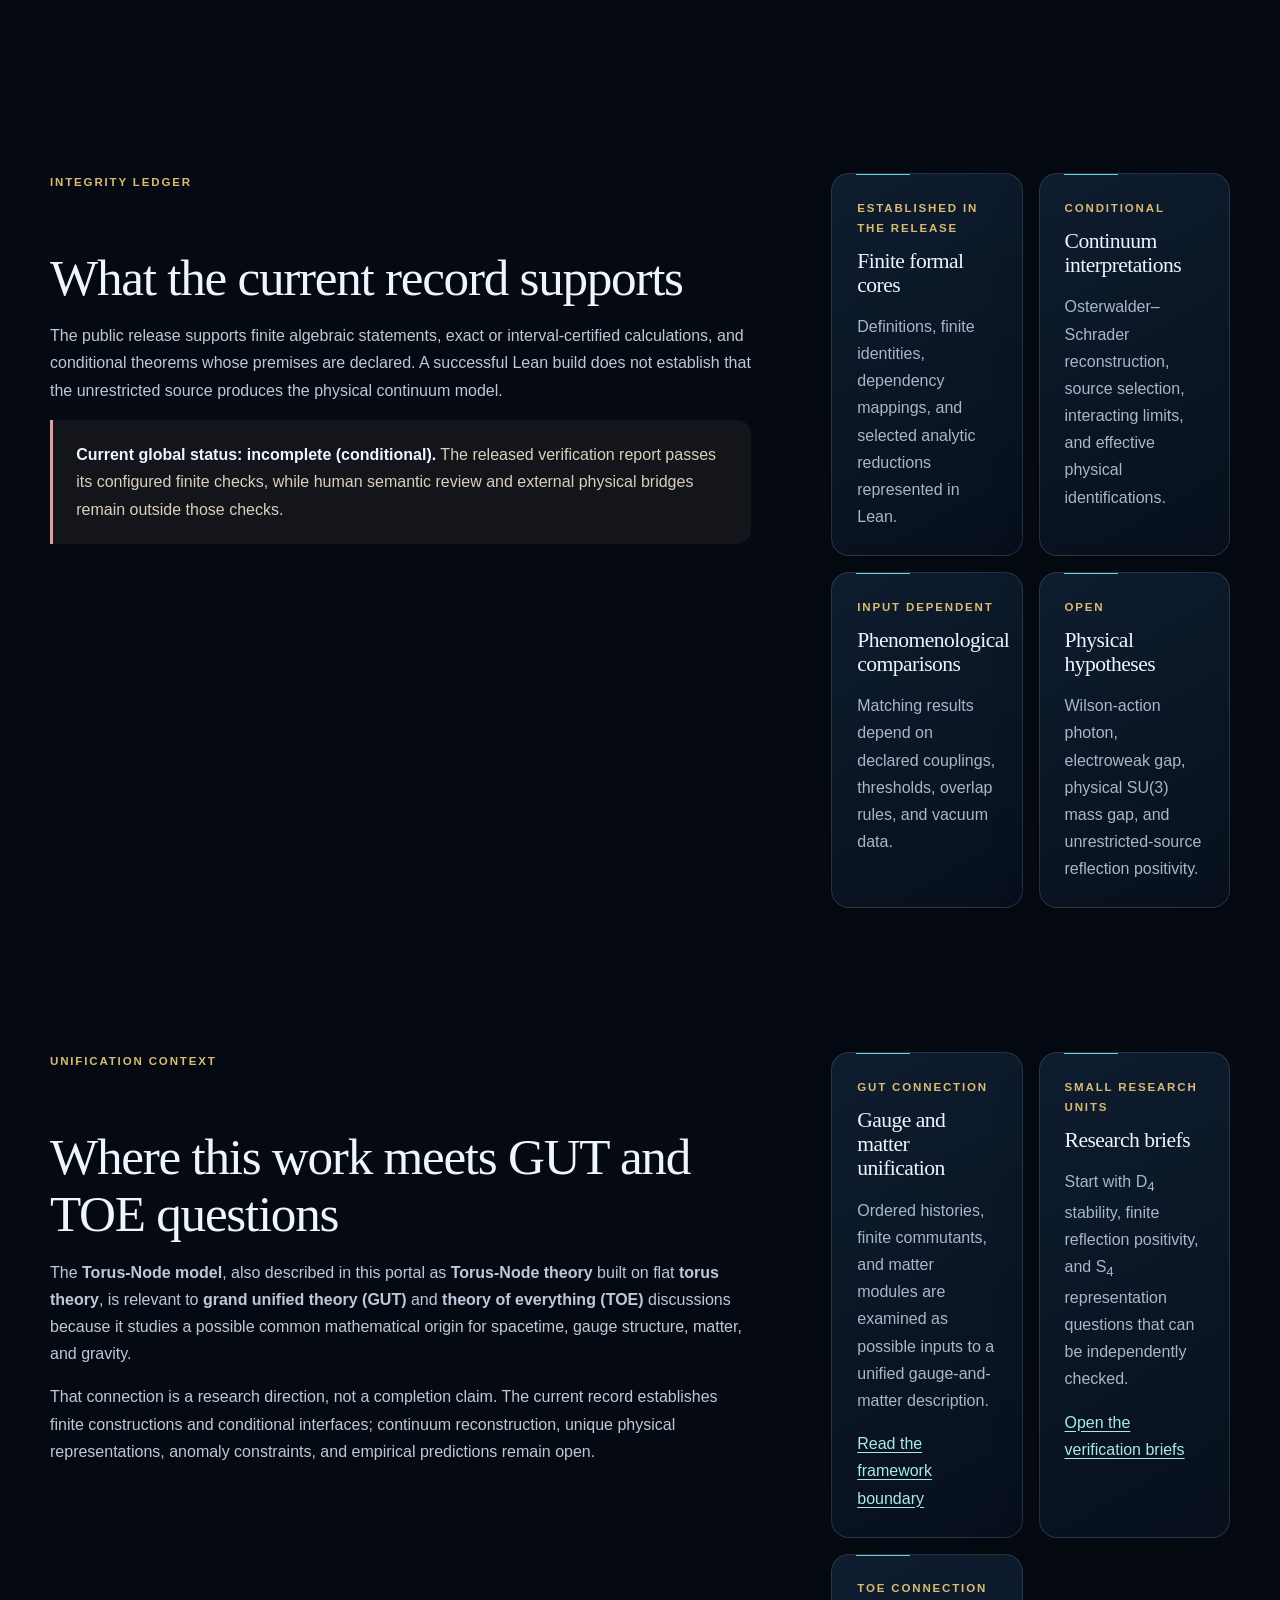
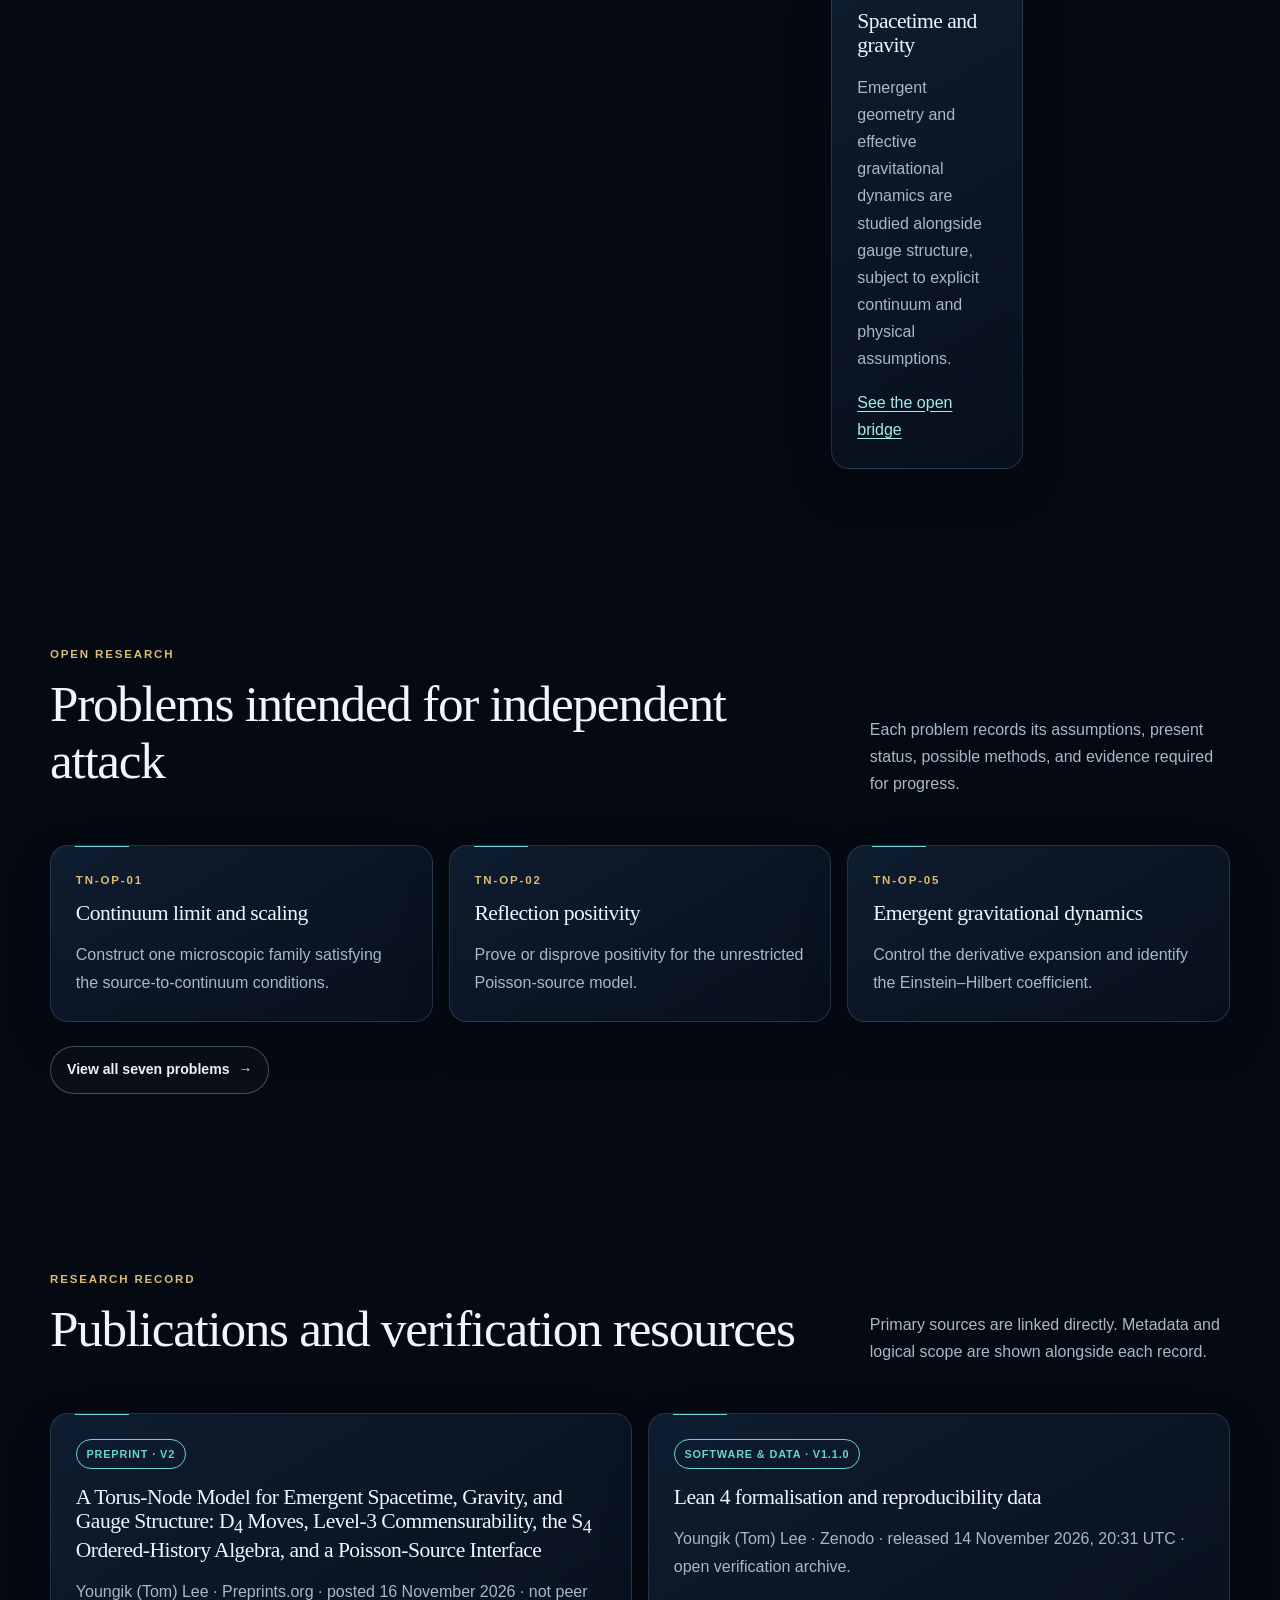
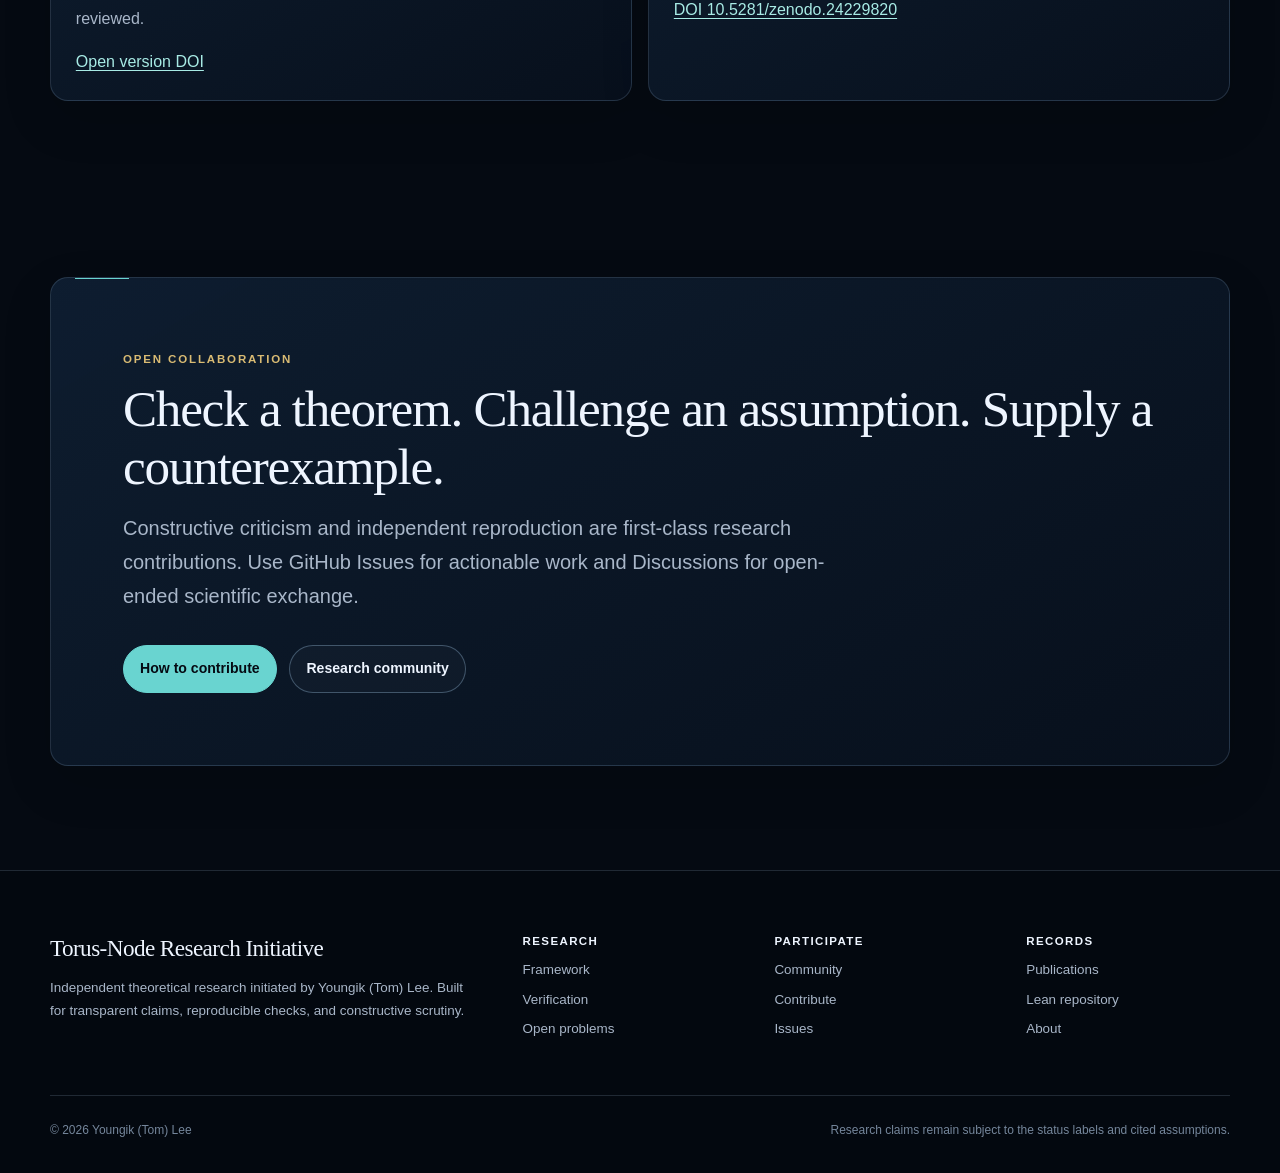
==== commit fd7c44cb: "Expose research briefs in primary navigation" ====
--- a/index.html
+++ b/index.html
@@ -36,7 +36,7 @@
       <a class="brand" href="index.html"><img src="assets/images/torus-node-mark.svg" alt=""><span>Torus-Node<small>Research Initiative</small></span></a>
       <button class="nav-toggle" type="button" aria-expanded="false" aria-controls="site-nav" aria-label="Open navigation"><span></span></button>
       <nav class="site-nav" id="site-nav" aria-label="Primary navigation">
-        <a href="research.html">Research</a><a href="publications.html">Publications</a><a href="research-record.html">Research Record</a><a href="updates.html">Updates</a><a href="verification.html">Verification</a><a href="open-problems.html">Open problems</a><a href="community.html">Community</a><a href="contribute.html">Contribute</a><a href="about.html">About</a>
+        <a href="research.html">Research</a><a href="research-briefs.html">Research briefs</a><a href="publications.html">Publications</a><a href="research-record.html">Research Record</a><a href="updates.html">Updates</a><a href="verification.html">Verification</a><a href="open-problems.html">Open problems</a><a href="community.html">Community</a><a href="contribute.html">Contribute</a><a href="about.html">About</a>
       </nav>
     </div>
   </header>
